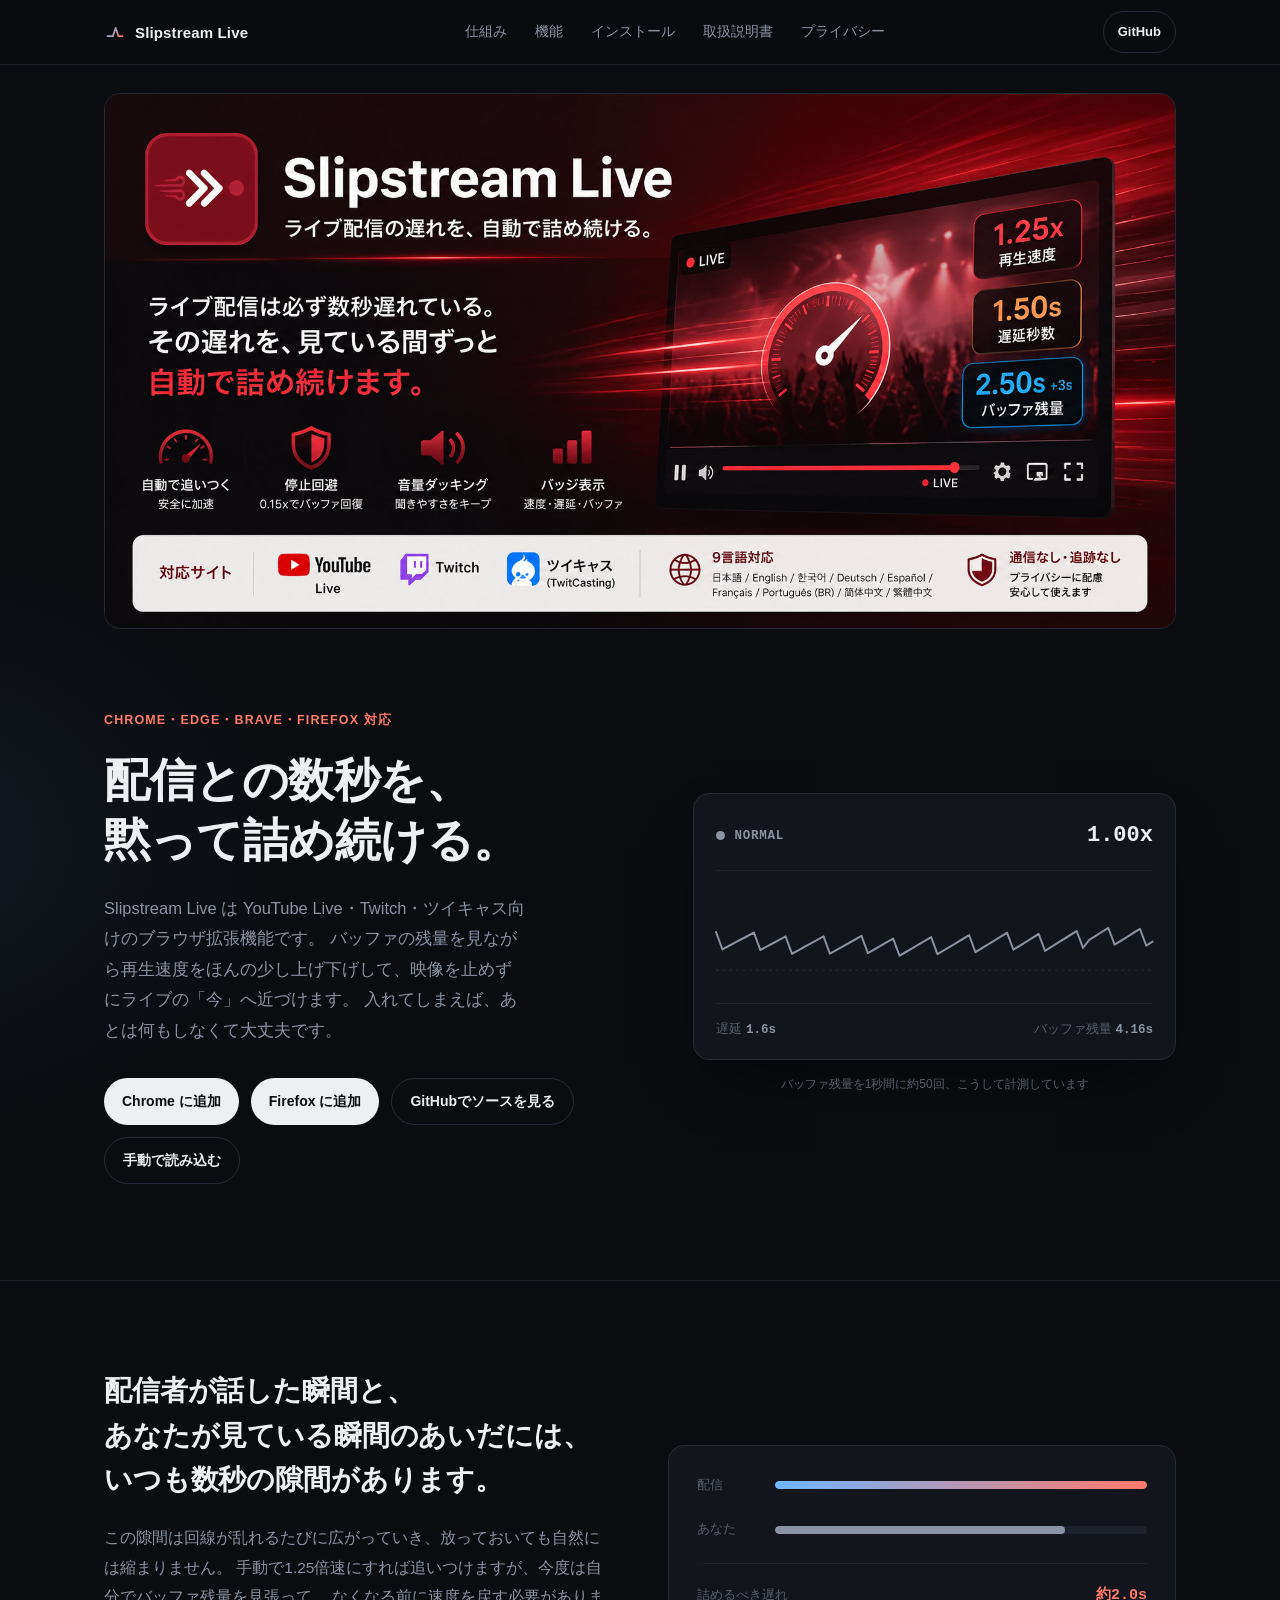
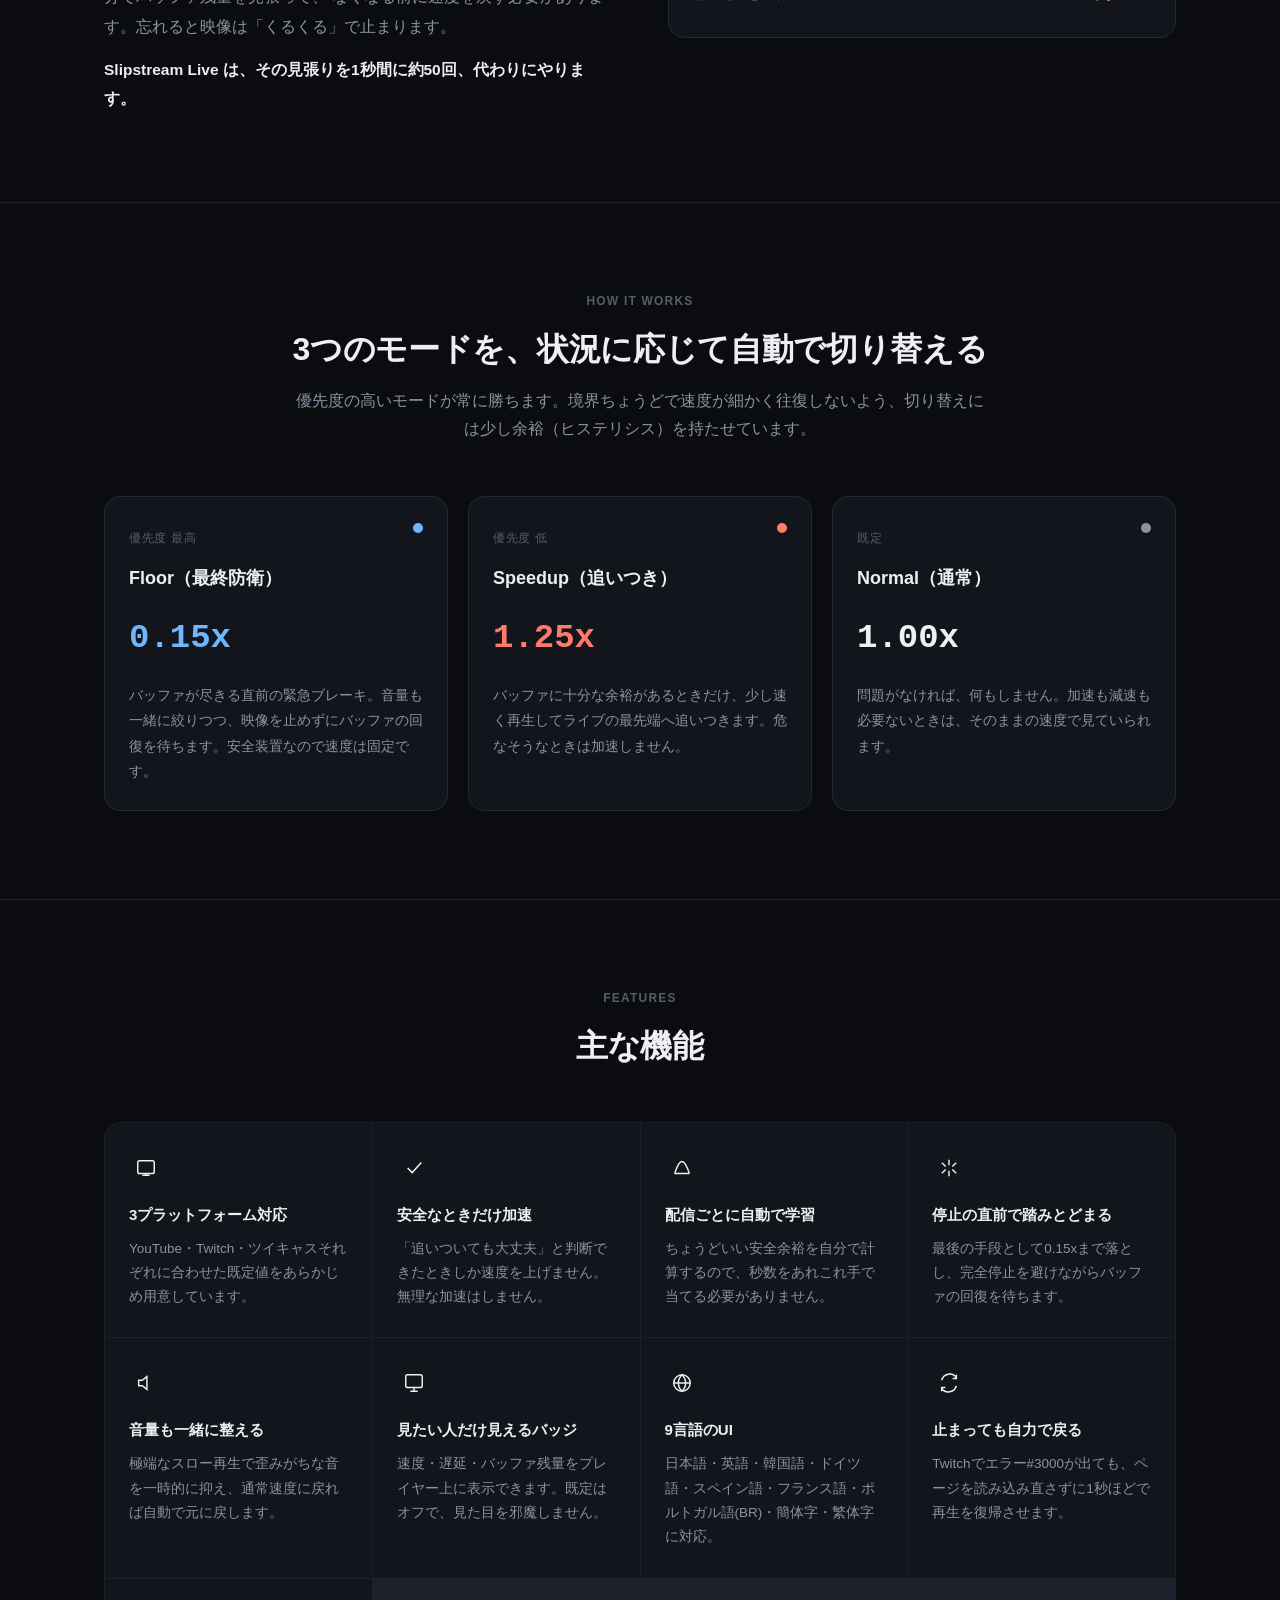
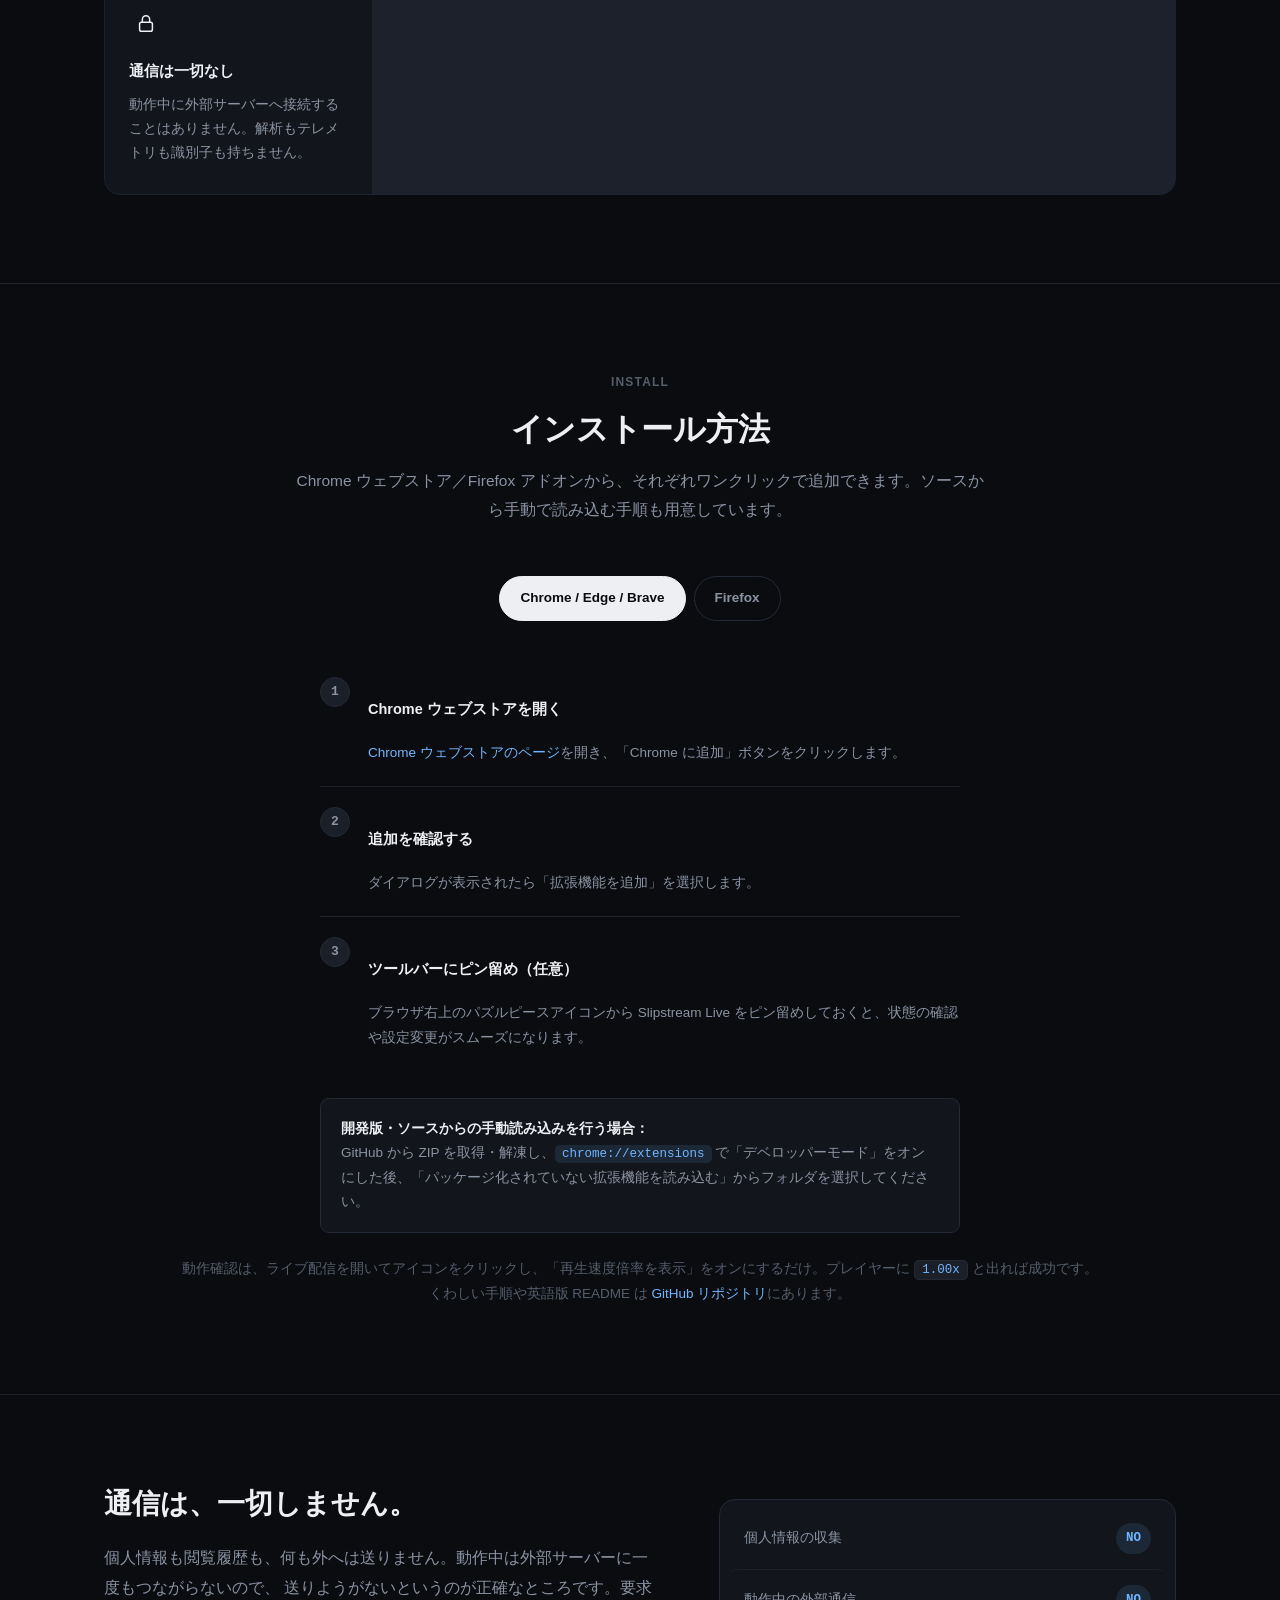
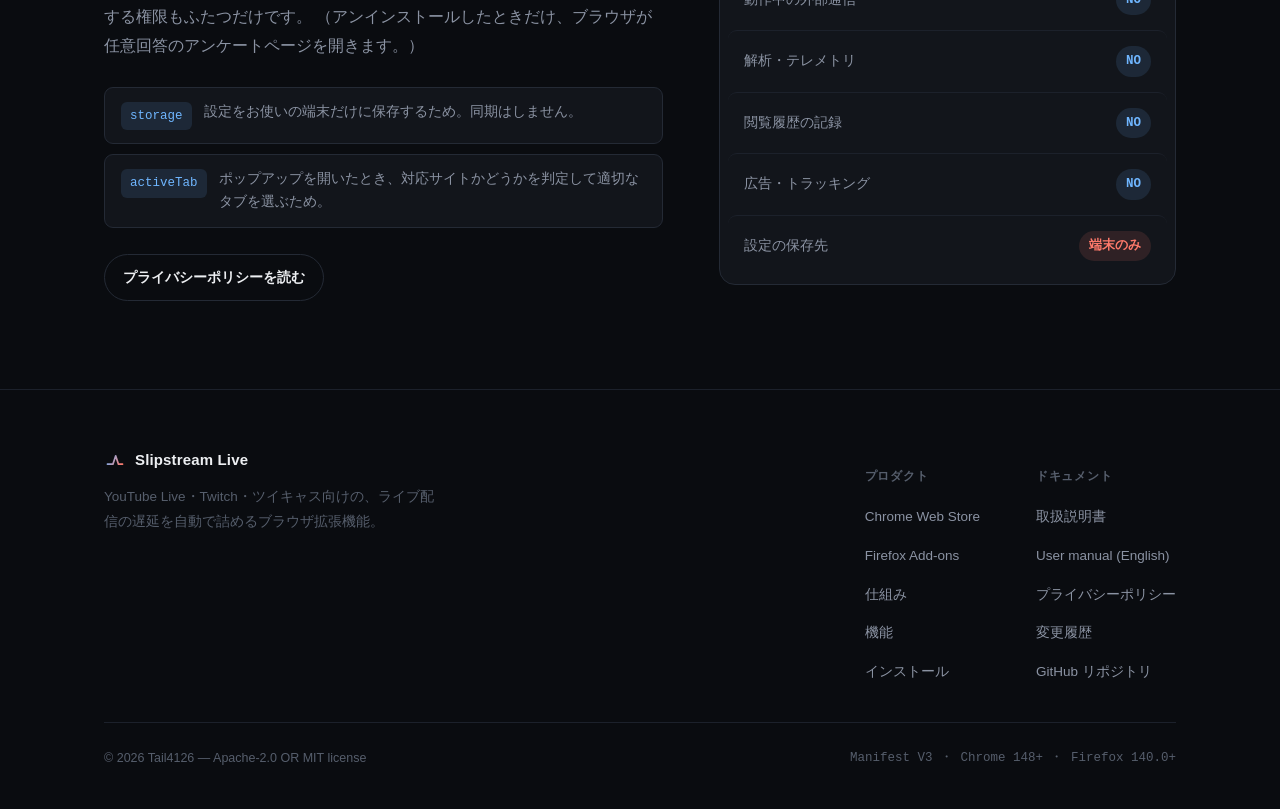
==== docs/index.html @ 1a613baa "v1.3.2: 不具合修正と制御ループの高速化・省メモリ化 1.3.1 以降の変更をまとめて 1.3.2 としてリリースする。  ■ 変更 - 対応ブラウザの下限を Chrome 148 へ引き上げ（" ====
<!DOCTYPE html>
<html lang="ja">
<head>
<meta charset="UTF-8">
<meta name="viewport" content="width=device-width, initial-scale=1.0">
<title>Slipstream Live — 配信との数秒を、黙って詰める</title>
<meta name="description" content="Slipstream Live は YouTube Live・Twitch・ツイキャス向けのブラウザ拡張機能です。バッファ残量を見ながら再生速度を自動調整し、映像を止めずにライブの最先端へ近づけ続けます。動作中の通信は一切なし。">
<meta property="og:type" content="website">
<meta property="og:title" content="Slipstream Live — 配信との数秒を、黙って詰める">
<meta property="og:description" content="YouTube Live・Twitch・ツイキャス向けのブラウザ拡張機能。バッファ残量を見ながら再生速度を自動調整し、映像を止めずにライブの最先端へ近づけ続けます。動作中の通信は一切なし。">
<meta property="og:image" content="https://tail4126.github.io/SlipstreamLive/images/slipstreamlive.jpg">
<meta property="og:image:width" content="1280">
<meta property="og:image:height" content="640">
<meta property="og:url" content="https://tail4126.github.io/SlipstreamLive/">
<meta name="twitter:card" content="summary_large_image">
<meta name="twitter:title" content="Slipstream Live — 配信との数秒を、黙って詰める">
<meta name="twitter:description" content="YouTube Live・Twitch・ツイキャス向けのブラウザ拡張機能。動作中の通信は一切なし。">
<meta name="twitter:image" content="https://tail4126.github.io/SlipstreamLive/images/slipstreamlive.jpg">
<link rel="icon" href="data:,">
<link rel="stylesheet" href="style.css">
</head>
<body class="page page-home">

<header class="site-header">
    <div class="wrap header-inner">
        <a href="#top" class="logo">
            <svg viewBox="0 0 32 32" fill="none" xmlns="http://www.w3.org/2000/svg" aria-hidden="true">
                <path d="M5 22 L13 22 L17 10 L21 22 L27 22" stroke="url(#logoGrad)" stroke-width="2.4" stroke-linecap="round" stroke-linejoin="round"/>
                <defs>
                    <linearGradient id="logoGrad" x1="5" y1="10" x2="27" y2="22" gradientUnits="userSpaceOnUse">
                        <stop stop-color="#6fb6ff"/>
                        <stop offset="1" stop-color="#ff7a6b"/>
                    </linearGradient>
                </defs>
            </svg>
            <span>Slipstream Live</span>
        </a>
        <nav class="site-nav">
            <a href="#modes">仕組み</a>
            <a href="#features">機能</a>
            <a href="#install">インストール</a>
            <a href="manual.ja.html">取扱説明書</a>
            <a href="#privacy">プライバシー</a>
        </nav>
        <a class="btn btn-ghost btn-sm" href="https://github.com/Tail4126/SlipstreamLive" target="_blank" rel="noopener">
            GitHub
        </a>
    </div>
</header>

<div class="hero-banner">
    <div class="wrap">
        <img src="images/slipstreamlive.jpg" alt="Slipstream Live — YouTube Live・Twitch・ツイキャス向けのライブ配信遅延調整ブラウザ拡張機能" width="1280" height="640" loading="eager">
    </div>
</div>

<main>

    <!-- HERO -->
    <section class="hero" id="top">
        <div class="wrap hero-inner">
            <div class="hero-copy">
                <span class="eyebrow">Chrome・Edge・Brave・Firefox 対応</span>
                <h1>配信との数秒を、<br>黙って詰め続ける。</h1>
                <p class="lead">
                    Slipstream Live は YouTube Live・Twitch・ツイキャス向けのブラウザ拡張機能です。
                    バッファの残量を見ながら再生速度をほんの少し上げ下げして、映像を止めずにライブの「今」へ近づけます。
                    入れてしまえば、あとは何もしなくて大丈夫です。
                </p>
                <div class="hero-actions">
                    <a class="btn btn-primary" href="https://chromewebstore.google.com/detail/ecbonmgnfkfkfempebmojjpkgbekkjdf" target="_blank" rel="noopener">Chrome に追加</a>
                    <a class="btn btn-primary" href="https://addons.mozilla.org/firefox/addon/slipstream-live/" target="_blank" rel="noopener">Firefox に追加</a>
                    <a class="btn btn-ghost" href="https://github.com/Tail4126/SlipstreamLive" target="_blank" rel="noopener">GitHubでソースを見る</a>
                    <a class="btn btn-ghost" href="#install">手動で読み込む</a>
                </div>
            </div>

            <div class="hero-visual">
                <div class="gauge">
                    <div class="gauge-top">
                        <div class="gauge-mode-wrap">
                            <span class="gauge-dot" id="modeDot"></span>
                            <span class="gauge-mode" id="modeLabel">NORMAL</span>
                        </div>
                        <span class="gauge-rate" id="modeRate">1.00x</span>
                    </div>
                    <div class="gauge-wave-box">
                        <svg class="gauge-wave" id="waveSvg" viewBox="0 0 460 100" preserveAspectRatio="none" aria-hidden="true">
                            <polyline id="wavePoly" fill="none" stroke="#8b93a3" stroke-width="2" stroke-linejoin="round" stroke-linecap="round"/>
                            <line id="floorLine" x1="0" x2="460" stroke="#242a35" stroke-width="1" stroke-dasharray="3 4"/>
                        </svg>
                    </div>
                    <div class="gauge-bottom">
                        <span>遅延 <b id="latencyVal">1.8s</b></span>
                        <span>バッファ残量 <b id="bufferVal">4.2s</b></span>
                    </div>
                </div>
                <p class="gauge-caption">バッファ残量を1秒間に約50回、こうして計測しています</p>
            </div>
        </div>
    </section>

    <!-- PROBLEM -->
    <section class="problem section-border">
        <div class="wrap problem-inner">
            <div class="problem-copy">
                <h2>配信者が話した瞬間と、<br>あなたが見ている瞬間のあいだには、<br>いつも数秒の隙間があります。</h2>
                <p>
                    この隙間は回線が乱れるたびに広がっていき、放っておいても自然には縮まりません。
                    手動で1.25倍速にすれば追いつけますが、今度は自分でバッファ残量を見張って、
                    なくなる前に速度を戻す必要があります。忘れると映像は「くるくる」で止まります。
                </p>
                <p>
                    <strong>Slipstream Live は、その見張りを1秒間に約50回、代わりにやります。</strong>
                </p>
            </div>
            <div class="gap-diagram" aria-hidden="true">
                <div class="gap-row">
                    <span class="gap-label">配信</span>
                    <div class="gap-track now"><div class="gap-fill"></div></div>
                </div>
                <div class="gap-row">
                    <span class="gap-label">あなた</span>
                    <div class="gap-track you"><div class="gap-fill"></div></div>
                </div>
                <div class="gap-note">
                    <span>詰めるべき遅れ</span>
                    <b>約2.0s</b>
                </div>
            </div>
        </div>
    </section>

    <!-- MODES -->
    <section class="modes section-border" id="modes">
        <div class="wrap">
            <div class="section-head">
                <span class="section-eyebrow">How it works</span>
                <h2>3つのモードを、状況に応じて自動で切り替える</h2>
                <p>優先度の高いモードが常に勝ちます。境界ちょうどで速度が細かく往復しないよう、切り替えには少し余裕（ヒステリシス）を持たせています。</p>
            </div>
            <div class="modes-grid">
                <div class="mode-card is-floor">
                    <span class="mode-swatch" aria-hidden="true"></span>
                    <span class="mode-priority">優先度 最高</span>
                    <div class="mode-name">Floor（最終防衛）</div>
                    <div class="mode-rate">0.15x</div>
                    <p class="mode-desc">バッファが尽きる直前の緊急ブレーキ。音量も一緒に絞りつつ、映像を止めずにバッファの回復を待ちます。安全装置なので速度は固定です。</p>
                </div>
                <div class="mode-card is-speedup">
                    <span class="mode-swatch" aria-hidden="true"></span>
                    <span class="mode-priority">優先度 低</span>
                    <div class="mode-name">Speedup（追いつき）</div>
                    <div class="mode-rate">1.25x</div>
                    <p class="mode-desc">バッファに十分な余裕があるときだけ、少し速く再生してライブの最先端へ追いつきます。危なそうなときは加速しません。</p>
                </div>
                <div class="mode-card is-normal">
                    <span class="mode-swatch" aria-hidden="true"></span>
                    <span class="mode-priority">既定</span>
                    <div class="mode-name">Normal（通常）</div>
                    <div class="mode-rate">1.00x</div>
                    <p class="mode-desc">問題がなければ、何もしません。加速も減速も必要ないときは、そのままの速度で見ていられます。</p>
                </div>
            </div>
        </div>
    </section>

    <!-- FEATURES -->
    <section class="features section-border" id="features">
        <div class="wrap">
            <div class="section-head">
                <span class="section-eyebrow">Features</span>
                <h2>主な機能</h2>
            </div>
            <div class="features-grid">

                <div class="feature">
                    <div class="feature-icon">
                        <svg viewBox="0 0 24 24" fill="none" stroke="currentColor" stroke-width="1.6"><rect x="3" y="4" width="18" height="14" rx="2"/><path d="M8 20h8M12 18v2"/></svg>
                    </div>
                    <h3>3プラットフォーム対応</h3>
                    <p>YouTube・Twitch・ツイキャスそれぞれに合わせた既定値をあらかじめ用意しています。</p>
                </div>

                <div class="feature">
                    <div class="feature-icon">
                        <svg viewBox="0 0 24 24" fill="none" stroke="currentColor" stroke-width="1.6"><path d="M5 12l5 5L20 6"/></svg>
                    </div>
                    <h3>安全なときだけ加速</h3>
                    <p>「追いついても大丈夫」と判断できたときしか速度を上げません。無理な加速はしません。</p>
                </div>

                <div class="feature">
                    <div class="feature-icon">
                        <svg viewBox="0 0 24 24" fill="none" stroke="currentColor" stroke-width="1.6"><path d="M4 18c3-9 6-13 8-13s5 4 8 13"/><path d="M4 18h16"/></svg>
                    </div>
                    <h3>配信ごとに自動で学習</h3>
                    <p>ちょうどいい安全余裕を自分で計算するので、秒数をあれこれ手で当てる必要がありません。</p>
                </div>

                <div class="feature">
                    <div class="feature-icon">
                        <svg viewBox="0 0 24 24" fill="none" stroke="currentColor" stroke-width="1.6"><path d="M12 3v6M12 21v-6M4.2 6.2l4.2 4.2M15.6 13.6l4.2 4.2M4.2 17.8l4.2-4.2M15.6 10.4l4.2-4.2"/></svg>
                    </div>
                    <h3>停止の直前で踏みとどまる</h3>
                    <p>最後の手段として0.15xまで落とし、完全停止を避けながらバッファの回復を待ちます。</p>
                </div>

                <div class="feature">
                    <div class="feature-icon">
                        <svg viewBox="0 0 24 24" fill="none" stroke="currentColor" stroke-width="1.6"><path d="M4 9v6h4l5 4V5L8 9H4z"/></svg>
                    </div>
                    <h3>音量も一緒に整える</h3>
                    <p>極端なスロー再生で歪みがちな音を一時的に抑え、通常速度に戻れば自動で元に戻します。</p>
                </div>

                <div class="feature">
                    <div class="feature-icon">
                        <svg viewBox="0 0 24 24" fill="none" stroke="currentColor" stroke-width="1.6"><rect x="3" y="3" width="18" height="14" rx="2"/><path d="M8 21h8M12 17v4"/></svg>
                    </div>
                    <h3>見たい人だけ見えるバッジ</h3>
                    <p>速度・遅延・バッファ残量をプレイヤー上に表示できます。既定はオフで、見た目を邪魔しません。</p>
                </div>

                <div class="feature">
                    <div class="feature-icon">
                        <svg viewBox="0 0 24 24" fill="none" stroke="currentColor" stroke-width="1.6"><circle cx="12" cy="12" r="9"/><path d="M3 12h18M12 3c2.5 2.5 4 5.8 4 9s-1.5 6.5-4 9c-2.5-2.5-4-5.8-4-9s1.5-6.5 4-9z"/></svg>
                    </div>
                    <h3>9言語のUI</h3>
                    <p>日本語・英語・韓国語・ドイツ語・スペイン語・フランス語・ポルトガル語(BR)・簡体字・繁体字に対応。</p>
                </div>

                <div class="feature">
                    <div class="feature-icon">
                        <svg viewBox="0 0 24 24" fill="none" stroke="currentColor" stroke-width="1.6"><path d="M20 6A9 9 0 004 9"/><path d="M20 3v4h-4"/><path d="M4 18a9 9 0 0016-3"/><path d="M4 21v-4h4"/></svg>
                    </div>
                    <h3>止まっても自力で戻る</h3>
                    <p>Twitchでエラー#3000が出ても、ページを読み込み直さずに1秒ほどで再生を復帰させます。</p>
                </div>

                <div class="feature">
                    <div class="feature-icon">
                        <svg viewBox="0 0 24 24" fill="none" stroke="currentColor" stroke-width="1.6"><rect x="5" y="10" width="14" height="10" rx="2"/><path d="M8 10V7a4 4 0 018 0v3"/></svg>
                    </div>
                    <h3>通信は一切なし</h3>
                    <p>動作中に外部サーバーへ接続することはありません。解析もテレメトリも識別子も持ちません。</p>
                </div>

            </div>
        </div>
    </section>

    <!-- INSTALL -->
    <section class="install section-border" id="install">
        <div class="wrap">
            <div class="section-head">
                <span class="section-eyebrow">Install</span>
                <h2>インストール方法</h2>
                <p>Chrome ウェブストア／Firefox アドオンから、それぞれワンクリックで追加できます。ソースから手動で読み込む手順も用意しています。</p>
            </div>

            <div class="install-tabs" role="tablist" aria-label="ブラウザを選択">
                <button class="tab-btn" role="tab" id="tab-chrome" aria-selected="true" aria-controls="panel-chrome">Chrome / Edge / Brave</button>
                <button class="tab-btn" role="tab" id="tab-firefox" aria-selected="false" aria-controls="panel-firefox">Firefox</button>
            </div>

            <div class="install-panel is-active" id="panel-chrome" role="tabpanel" aria-labelledby="tab-chrome">
                <div class="steps">
                    <div class="step">
                        <span class="step-num"></span>
                        <div class="step-body">
                            <h4>Chrome ウェブストアを開く</h4>
                            <p><a href="https://chromewebstore.google.com/detail/ecbonmgnfkfkfempebmojjpkgbekkjdf" target="_blank" rel="noopener">Chrome ウェブストアのページ</a>を開き、「Chrome に追加」ボタンをクリックします。</p>
                        </div>
                    </div>
                    <div class="step">
                        <span class="step-num"></span>
                        <div class="step-body">
                            <h4>追加を確認する</h4>
                            <p>ダイアログが表示されたら「拡張機能を追加」を選択します。</p>
                        </div>
                    </div>
                    <div class="step">
                        <span class="step-num"></span>
                        <div class="step-body">
                            <h4>ツールバーにピン留め（任意）</h4>
                            <p>ブラウザ右上のパズルピースアイコンから Slipstream Live をピン留めしておくと、状態の確認や設定変更がスムーズになります。</p>
                        </div>
                    </div>
                </div>
                <div class="install-check">
                    <b>開発版・ソースからの手動読み込みを行う場合：</b><br>
                    GitHub から ZIP を取得・解凍し、<code>chrome://extensions</code> で「デベロッパーモード」をオンにした後、「パッケージ化されていない拡張機能を読み込む」からフォルダを選択してください。
                </div>
            </div>

            <div class="install-panel" id="panel-firefox" role="tabpanel" aria-labelledby="tab-firefox">
                <div class="steps">
                    <div class="step">
                        <span class="step-num"></span>
                        <div class="step-body">
                            <h4>Firefox アドオンを開く</h4>
                            <p><a href="https://addons.mozilla.org/firefox/addon/slipstream-live/" target="_blank" rel="noopener">Firefox アドオンのページ</a>を開き、「Firefox へ追加」ボタンをクリックします。</p>
                        </div>
                    </div>
                    <div class="step">
                        <span class="step-num"></span>
                        <div class="step-body">
                            <h4>追加を許可する</h4>
                            <p>権限の確認ダイアログが表示されたら「追加」を選択します。求められるのは YouTube・Twitch・ツイキャスへのサイトアクセスと設定の保存だけで、データ収集はありません。</p>
                        </div>
                    </div>
                    <div class="step">
                        <span class="step-num"></span>
                        <div class="step-body">
                            <h4>ツールバーにピン留め（任意）</h4>
                            <p>拡張機能アイコンから Slipstream Live をピン留めしておくと、状態の確認や設定変更がスムーズになります。</p>
                        </div>
                    </div>
                </div>
                <div class="install-check">
                    <b>Android 版 Firefox（142.0 以降）にも対応しています。</b>同じページをモバイル版 Firefox で開けば、そのまま追加できます。<br>
                    開発版・ソースからの手動読み込みを行う場合は、<code>about:debugging#/runtime/this-firefox</code> で「一時的なアドオンを読み込む…」から <code>manifest.json</code> を選択してください（Firefox を閉じると消えます）。
                </div>
            </div>

            <p class="install-more">
                動作確認は、ライブ配信を開いてアイコンをクリックし、「再生速度倍率を表示」をオンにするだけ。プレイヤーに <code>1.00x</code> と出れば成功です。<br>
                くわしい手順や英語版 README は <a href="https://github.com/Tail4126/SlipstreamLive" target="_blank" rel="noopener">GitHub リポジトリ</a>にあります。
            </p>
        </div>
    </section>

    <!-- PRIVACY -->
    <section class="privacy section-border" id="privacy">
        <div class="wrap privacy-inner">
            <div class="privacy-copy">
                <h2>通信は、一切しません。</h2>
                <p>
                    個人情報も閲覧履歴も、何も外へは送りません。動作中は外部サーバーに一度もつながらないので、
                    送りようがないというのが正確なところです。要求する権限もふたつだけです。
                    （アンインストールしたときだけ、ブラウザが任意回答のアンケートページを開きます。）
                </p>
                <div class="perm-list">
                    <div class="perm-item">
                        <code>storage</code>
                        <span>設定をお使いの端末だけに保存するため。同期はしません。</span>
                    </div>
                    <div class="perm-item">
                        <code>activeTab</code>
                        <span>ポップアップを開いたとき、対応サイトかどうかを判定して適切なタブを選ぶため。</span>
                    </div>
                </div>
                <div class="privacy-cta">
                    <a class="btn btn-ghost" href="privacy-policy.html">プライバシーポリシーを読む</a>
                </div>
            </div>

            <div class="privacy-panel" aria-hidden="true">
                <div class="privacy-row"><span>個人情報の収集</span><span class="no">NO</span></div>
                <div class="privacy-row"><span>動作中の外部通信</span><span class="no">NO</span></div>
                <div class="privacy-row"><span>解析・テレメトリ</span><span class="no">NO</span></div>
                <div class="privacy-row"><span>閲覧履歴の記録</span><span class="no">NO</span></div>
                <div class="privacy-row"><span>広告・トラッキング</span><span class="no">NO</span></div>
                <div class="privacy-row"><span>設定の保存先</span><span class="yes-local">端末のみ</span></div>
            </div>
        </div>
    </section>

</main>

<footer class="site-footer">
    <div class="wrap">
        <div class="footer-top">
            <div class="footer-brand">
                <a href="#top" class="logo">
                    <svg viewBox="0 0 32 32" fill="none" xmlns="http://www.w3.org/2000/svg" aria-hidden="true">
                        <path d="M5 22 L13 22 L17 10 L21 22 L27 22" stroke="url(#logoGrad2)" stroke-width="2.4" stroke-linecap="round" stroke-linejoin="round"/>
                        <defs>
                            <linearGradient id="logoGrad2" x1="5" y1="10" x2="27" y2="22" gradientUnits="userSpaceOnUse">
                                <stop stop-color="#6fb6ff"/>
                                <stop offset="1" stop-color="#ff7a6b"/>
                            </linearGradient>
                        </defs>
                    </svg>
                    <span>Slipstream Live</span>
                </a>
                <p>YouTube Live・Twitch・ツイキャス向けの、ライブ配信の遅延を自動で詰めるブラウザ拡張機能。</p>
            </div>
            <div class="footer-links">
                <div class="footer-col">
                    <h5>プロダクト</h5>
                    <ul>
                        <li><a href="https://chromewebstore.google.com/detail/ecbonmgnfkfkfempebmojjpkgbekkjdf" target="_blank" rel="noopener">Chrome Web Store</a></li>
                        <li><a href="https://addons.mozilla.org/firefox/addon/slipstream-live/" target="_blank" rel="noopener">Firefox Add-ons</a></li>
                        <li><a href="#modes">仕組み</a></li>
                        <li><a href="#features">機能</a></li>
                        <li><a href="#install">インストール</a></li>
                    </ul>
                </div>
                <div class="footer-col">
                    <h5>ドキュメント</h5>
                    <ul>
                        <li><a href="manual.ja.html">取扱説明書</a></li>
                        <li><a href="manual.html">User manual (English)</a></li>
                        <li><a href="privacy-policy.html">プライバシーポリシー</a></li>
                        <li><a href="https://github.com/Tail4126/SlipstreamLive/blob/main/CHANGELOG.md" target="_blank" rel="noopener">変更履歴</a></li>
                        <li><a href="https://github.com/Tail4126/SlipstreamLive" target="_blank" rel="noopener">GitHub リポジトリ</a></li>
                    </ul>
                </div>
            </div>
        </div>
        <div class="footer-bottom">
            <span>© 2026 Tail4126 — Apache-2.0 OR MIT license</span>
            <span class="env">Manifest V3 ・ Chrome 148+ ・ Firefox 140.0+</span>
        </div>
    </div>
</footer>

<script>
(function(){
    "use strict";

    /* ---- install tabs ---- */
    var tabs = document.querySelectorAll(".tab-btn");
    tabs.forEach(function(tab){
        tab.addEventListener("click", function(){
            tabs.forEach(function(t){ t.setAttribute("aria-selected","false"); });
            tab.setAttribute("aria-selected","true");
            document.querySelectorAll(".install-panel").forEach(function(p){ p.classList.remove("is-active"); });
            document.getElementById(tab.getAttribute("aria-controls")).classList.add("is-active");
        });
    });

    /* ---- buffer gauge demo ----
          Draws a sawtooth-ish buffer curve, the same shape the extension
          watches — shown here at rest in Normal mode. */
    var svg = document.getElementById("wavePoly");
    var floorLine = document.getElementById("floorLine");
    var latencyEl = document.getElementById("latencyVal");
    var bufferEl = document.getElementById("bufferVal");

    if (!svg) return;

    var reduceMotion = window.matchMedia && window.matchMedia("(prefers-reduced-motion: reduce)").matches;

    var W = 460, H = 100;
    var FLOOR_Y = H * 0.82;
    floorLine.setAttribute("y1", FLOOR_Y);
    floorLine.setAttribute("y2", FLOOR_Y);

    var N = 70;
    var points = [];
    var t = 0;

    function seedWave(){
        points = [];
        for (var i = 0; i < N; i++){
            points.push(sample(i * 0.35));
        }
    }
    function sample(x){
        var saw = ((x * 1.6) % 3.2) / 3.2;
        var teeth = (1 - saw) * H * 0.20;
        var drift = Math.sin(x * 0.12) * H * 0.08;
        var y = H * 0.40 + teeth + drift;
        return Math.max(H * 0.30, Math.min(H * 0.68, y));
    }
    seedWave();

    function render(){
        var str = "";
        var step = W / (N - 1);
        for (var i = 0; i < N; i++){
            str += (i * step).toFixed(1) + "," + points[i].toFixed(1) + " ";
        }
        svg.setAttribute("points", str.trim());

        var lastY = points[N - 1];
        var buf = (3.2 + (FLOOR_Y - lastY) / H * 3.5).toFixed(2);
        var latency = (1.3 + Math.random() * 0.5).toFixed(1);
        bufferEl.textContent = buf + "s";
        latencyEl.textContent = latency + "s";
    }

    render();

    if (!reduceMotion){
        setInterval(function(){
            t += 0.35;
            points.shift();
            points.push(sample(t + N * 0.35));
            render();
        }, 220);
    }
})();
</script>

</body>
</html>
---- docs/style.css ----
/* SPDX-License-Identifier: Apache-2.0 OR MIT */
/* ================================================================================================
      style.css — GitHub Pages（docs/）の共通スタイルシート
      ------------------------------------------------------------------------------------------------
      対象ページ:
          index.html          … トップページ            <body class="page page-home">
          manual.html         … 取扱説明書（英語）      <body class="page page-doc page-manual">
          manual.ja.html      … 取扱説明書（日本語）    <body class="page page-doc page-manual">
          privacy-policy.html … プライバシーポリシー    <body class="page page-doc page-policy">

      構成:
          1. トークン         … 色・角丸・書体・本文幅。ページ幅だけ page クラスで上書きする
          2. リセットと素地   … 全ページ共通の下敷き
          3. 共通パーツ       … ヘッダー / ボタン / 表 / 図版 / コード / 注記 / フッター
          4. ページ固有       … .page-home / .page-doc 配下だけで使うもの
          5. レスポンシブ

      ページ固有のセレクタには必ず .page-home か .page-doc を前置する。
      前置しないものは「4ページすべてで同じ見た目になる」という約束を表す。
      ================================================================================================ */

/* ================================================================================================
      1. トークン
      ================================================================================================ */

:root{
    --base:#0a0c10;
    --surface:#12151b;
    --surface-2:#1a1f28;
    --border:#242a35;
    --border-soft:#1c212b;
    --ink:#edeff2;
    --ink-muted:#8b93a3;
    --ink-faint:#565e6c;
    --speedup:#ff7a6b;
    --speedup-soft:rgba(255,122,107,.12);
    --floor:#6fb6ff;
    --floor-soft:rgba(111,182,255,.12);
    --radius:16px;
    --radius-sm:9px;

    /* 既定は読み物の幅。トップページだけ下で広げる */
    --container:900px;

    --font-ui:-apple-system,BlinkMacSystemFont,"Hiragino Kaku Gothic ProN","Hiragino Sans","Yu Gothic UI","Yu Gothic","Segoe UI",Meiryo,sans-serif;
    --font-mono:ui-monospace,"SF Mono","Cascadia Mono","Roboto Mono","Consolas",monospace;
}

.page-home{--container:1120px;}

/* ================================================================================================
      2. リセットと素地
      ================================================================================================ */

*,*::before,*::after{box-sizing:border-box;}
html{scroll-behavior:smooth;}

body{
    margin:0;
    background:var(--base);
    color:var(--ink);
    font-family:var(--font-ui);
    line-height:1.8;
    -webkit-font-smoothing:antialiased;
    text-rendering:optimizeLegibility;
}

img,svg{display:block;max-width:100%;}

/* 見出しと段落の既定マージンは持たせず、必要な場所で明示的に付ける。
      h4 / h5 はトップページ側がブラウザ既定のマージンに依存しているため、ここでは触らない */
h1,h2,h3,p{margin:0;}

a{color:var(--floor);text-decoration:none;}
a:hover{text-decoration:underline;}

button{font:inherit;color:inherit;background:none;border:none;cursor:pointer;}

:focus-visible{
    outline:2px solid var(--floor);
    outline-offset:3px;
    border-radius:4px;
}

.wrap{
    width:100%;
    max-width:var(--container);
    margin:0 auto;
    padding:0 24px;
}

/* 背景の淡い光。長いドキュメントでは位置が破綻するのでトップページだけに使う */
.page-home{
    background-image:
        radial-gradient(ellipse 900px 500px at 82% -8%, rgba(255,122,107,.10), transparent 60%),
        radial-gradient(ellipse 700px 500px at -10% 15%, rgba(111,182,255,.08), transparent 60%);
    background-repeat:no-repeat;
}

/* ================================================================================================
      3. 共通パーツ
      ================================================================================================ */

/* ---------- header ---------- */
.site-header{
    position:sticky;
    top:0;
    z-index:40;
    background:rgba(10,12,16,.84);
    backdrop-filter:blur(10px);
    border-bottom:1px solid var(--border-soft);
}
.header-inner{
    display:flex;
    align-items:center;
    justify-content:space-between;
    gap:20px;
    height:64px;
}
.logo{
    display:flex;
    align-items:center;
    gap:9px;
    color:var(--ink);
    font-weight:700;
    font-size:15px;
    letter-spacing:.01em;
    flex-shrink:0;
}
.logo:hover{text-decoration:none;}
.logo svg{width:22px;height:22px;flex-shrink:0;}

.site-nav{
    display:flex;
    gap:28px;
    flex:1;
    justify-content:center;
}
.site-nav a{
    font-size:14px;
    color:var(--ink-muted);
    transition:color .15s ease;
    white-space:nowrap;
}
.site-nav a:hover{color:var(--ink);text-decoration:none;}

/* ドキュメント側のヘッダー右手（戻るリンクと言語切り替え） */
.header-right{
    display:flex;
    align-items:center;
    gap:18px;
    font-size:13.5px;
}
.back-link{
    display:flex;
    align-items:center;
    gap:6px;
    color:var(--ink-muted);
    white-space:nowrap;
}
.back-link:hover{color:var(--ink);text-decoration:none;}
.lang-switch{
    display:inline-flex;
    align-items:center;
    gap:8px;
    padding:5px 12px;
    border:1px solid var(--border);
    border-radius:999px;
    color:var(--ink-muted);
    font-size:12.5px;
    white-space:nowrap;
}
.lang-switch:hover{color:var(--ink);border-color:var(--ink-faint);text-decoration:none;}

/* ---------- buttons ---------- */
.btn{
    display:inline-flex;
    align-items:center;
    gap:8px;
    padding:10px 18px;
    border-radius:999px;
    font-size:14px;
    font-weight:600;
    white-space:nowrap;
    transition:transform .15s ease, background .15s ease, border-color .15s ease;
}
.btn:hover{text-decoration:none;}
.btn:active{transform:scale(.97);}
.btn-primary{
    background:var(--ink);
    color:var(--base);
}
.btn-primary:hover{background:#fff;}
.btn-ghost{
    background:transparent;
    border:1px solid var(--border);
    color:var(--ink);
}
.btn-ghost:hover{border-color:var(--ink-muted);}
.btn-sm{padding:8px 14px;font-size:13px;}

/* ---------- inline code ---------- */
code{
    font-family:var(--font-mono);
    font-size:12.5px;
    color:var(--floor);
    background:var(--floor-soft);
    padding:2px 7px;
    border-radius:5px;
}

.code-block,.host-list{
    margin-top:16px;
    padding:16px 18px;
    background:var(--surface);
    border:1px solid var(--border);
    border-radius:var(--radius-sm);
    font-family:var(--font-mono);
    font-size:12.5px;
    color:var(--ink-muted);
    line-height:1.9;
    overflow-x:auto;
    white-space:pre;
}
.host-list{line-height:2;}

/* ---------- tables ---------- */
.table-scroll{
    margin-top:18px;
    overflow-x:auto;
}
table{
    width:100%;
    border-collapse:collapse;
    font-size:13.5px;
}
.data-table{margin-top:16px;}
th,td{
    text-align:left;
    padding:10px 14px;
    border:1px solid var(--border-soft);
    color:var(--ink-muted);
    line-height:1.7;
    vertical-align:top;
}
th{
    background:var(--surface);
    color:var(--ink);
    font-weight:700;
    font-size:12.5px;
    white-space:nowrap;
}
td:first-child{color:var(--ink);}
.data-table td:first-child,table.compact td:first-child{white-space:nowrap;}
td.num,th.num{text-align:center;white-space:nowrap;}

/* ---------- figures ---------- */
figure{
    margin:26px 0 0;
    padding:0;
}
figure img{
    border:1px solid var(--border);
    border-radius:var(--radius-sm);
    background:var(--surface);
}
.fig-wide img{width:100%;height:auto;}
.fig-crop img{width:auto;image-rendering:-webkit-optimize-contrast;}
figcaption{
    margin-top:11px;
    font-size:12.5px;
    color:var(--ink-faint);
    line-height:1.8;
}
figcaption b{
    color:var(--ink-muted);
    font-family:var(--font-mono);
    font-weight:600;
    margin-right:6px;
}

/* ---------- callouts ---------- */
.note{
    margin-top:18px;
    padding:14px 18px;
    background:var(--surface);
    border:1px solid var(--border);
    border-left:3px solid var(--floor);
    border-radius:var(--radius-sm);
    font-size:13.5px;
    color:var(--ink-muted);
    line-height:1.9;
}
.note p{margin-top:0;font-size:13.5px;}
.note p+p{margin-top:10px;}
.note.warn{border-left-color:var(--speedup);}

/* ---------- mode swatches（バッジ色の見本） ---------- */
.dot{
    display:inline-block;
    width:9px;
    height:9px;
    border-radius:50%;
    margin-right:8px;
    vertical-align:middle;
}
.dot.floor{background:#83c1ff;}
.dot.speedup{background:#ff8983;}
.dot.normal{background:#eee;}

/* ---------- footer ---------- */
.site-footer{
    border-top:1px solid var(--border-soft);
    padding:32px 0 48px;
}
.footer-inner{
    display:flex;
    justify-content:space-between;
    align-items:center;
    flex-wrap:wrap;
    gap:12px;
    font-size:12.5px;
    color:var(--ink-faint);
}
.footer-inner a{color:var(--ink-muted);}

/* ================================================================================================
      4a. トップページ固有
      ================================================================================================ */

.page-home .site-footer{padding:56px 0 40px;}

/* 詳細度は元のまま bare にしておく。.hero / .doc-section / .policy-lang（いずれも 0,1,0）が
      これを上書きできる必要があるため、.page-home を前置してはいけない */
section{padding:88px 0;}
.page-home .section-border{border-top:1px solid var(--border-soft);}
.page-home .section-head{
    max-width:700px;
    margin:0 auto 52px;
    text-align:center;
}
.page-home .section-eyebrow{
    display:block;
    font-size:12px;
    font-weight:700;
    letter-spacing:.1em;
    text-transform:uppercase;
    color:var(--ink-faint);
    margin-bottom:12px;
}
.page-home .section-head h2{
    font-size:clamp(24px,3vw,32px);
    font-weight:800;
    letter-spacing:-.01em;
    line-height:1.5;
}
.page-home .section-head p{
    margin-top:14px;
    color:var(--ink-muted);
    font-size:15.5px;
    line-height:1.85;
}

/* ---------- header banner image ---------- */
.hero-banner{padding:28px 0 0;}
.hero-banner img{
    width:100%;
    height:auto;
    aspect-ratio:2/1;
    object-fit:cover;
    border-radius:var(--radius);
    border:1px solid var(--border);
    background:var(--surface);
}

/* ---------- hero ---------- */
.hero{padding:76px 0 96px;}
.hero-inner{
    display:grid;
    grid-template-columns:1.05fr .95fr;
    gap:56px;
    align-items:center;
}
.eyebrow{
    display:inline-block;
    font-size:12.5px;
    font-weight:700;
    letter-spacing:.09em;
    color:var(--speedup);
    text-transform:uppercase;
    margin-bottom:18px;
}
.hero h1{
    font-size:clamp(32px,4.4vw,46px);
    font-weight:800;
    line-height:1.32;
    letter-spacing:-.01em;
}
.hero .lead{
    margin-top:22px;
    font-size:16.5px;
    color:var(--ink-muted);
    max-width:46ch;
    line-height:1.85;
}
.hero-actions{
    display:flex;
    gap:12px;
    margin-top:32px;
    flex-wrap:wrap;
}

/* ---------- gauge（signature visual） ---------- */
.gauge{
    background:var(--surface);
    border:1px solid var(--border);
    border-radius:var(--radius);
    padding:22px 22px 18px;
    box-shadow:0 30px 60px -25px rgba(0,0,0,.6);
}
.gauge-top{
    display:flex;
    align-items:center;
    justify-content:space-between;
    margin-bottom:14px;
}
.gauge-mode-wrap{
    display:flex;
    align-items:center;
    gap:9px;
}
.gauge-dot{
    width:9px;height:9px;border-radius:50%;
    background:var(--ink-muted);
    transition:background .3s ease, box-shadow .3s ease;
    flex-shrink:0;
}
.gauge-mode{
    font-family:var(--font-mono);
    font-size:12.5px;
    font-weight:600;
    letter-spacing:.06em;
    color:var(--ink-muted);
    transition:color .3s ease;
}
.gauge-rate{
    font-family:var(--font-mono);
    font-size:22px;
    font-weight:600;
    color:var(--ink);
    transition:color .3s ease;
    font-variant-numeric:tabular-nums;
}
.gauge-wave-box{
    border-top:1px solid var(--border-soft);
    border-bottom:1px solid var(--border-soft);
    padding:14px 0;
    margin:4px 0 14px;
}
.gauge-wave{width:100%;height:104px;overflow:visible;}
.gauge-bottom{
    display:flex;
    justify-content:space-between;
    font-size:12.5px;
    color:var(--ink-faint);
}
.gauge-bottom b{
    font-family:var(--font-mono);
    color:var(--ink-muted);
    font-weight:600;
    font-variant-numeric:tabular-nums;
}
.gauge-caption{
    margin-top:14px;
    font-size:12px;
    color:var(--ink-faint);
    text-align:center;
}

/* ---------- problem ---------- */
.problem-inner{
    display:grid;
    grid-template-columns:1fr 1fr;
    gap:56px;
    align-items:center;
}
.problem h2{
    font-size:clamp(22px,2.8vw,28px);
    font-weight:800;
    line-height:1.6;
    letter-spacing:-.005em;
}
.problem p{
    margin-top:20px;
    color:var(--ink-muted);
    font-size:15.5px;
    line-height:1.9;
}
.problem p+p{margin-top:14px;}
.problem strong{color:var(--ink);font-weight:700;}

.gap-diagram{
    background:var(--surface);
    border:1px solid var(--border);
    border-radius:var(--radius);
    padding:28px;
}
.gap-row{
    display:flex;
    align-items:center;
    gap:14px;
    margin-bottom:22px;
}
.gap-row:last-child{margin-bottom:0;}
.gap-label{
    width:64px;
    flex-shrink:0;
    font-size:12.5px;
    color:var(--ink-faint);
}
.gap-track{
    flex:1;
    height:8px;
    border-radius:99px;
    background:var(--border-soft);
    position:relative;
    overflow:hidden;
}
.gap-fill{
    position:absolute;
    top:0;left:0;bottom:0;
    border-radius:99px;
}
.gap-track.now .gap-fill{width:100%;background:linear-gradient(90deg,var(--floor),var(--speedup));}
.gap-track.you .gap-fill{width:78%;background:var(--ink-muted);}
.gap-note{
    margin-top:18px;
    padding-top:18px;
    border-top:1px solid var(--border-soft);
    font-size:13px;
    color:var(--ink-faint);
    display:flex;
    justify-content:space-between;
    align-items:baseline;
}
.gap-note b{
    font-family:var(--font-mono);
    color:var(--speedup);
    font-size:15px;
}

/* ---------- modes ---------- */
.modes-grid{
    display:grid;
    grid-template-columns:repeat(3,1fr);
    gap:20px;
}
.mode-card{
    background:var(--surface);
    border:1px solid var(--border);
    border-radius:var(--radius);
    padding:26px 24px;
    position:relative;
}
.mode-card .mode-priority{
    font-size:11.5px;
    color:var(--ink-faint);
    letter-spacing:.06em;
}
.mode-card .mode-name{
    margin-top:10px;
    font-size:18px;
    font-weight:700;
}
.mode-card .mode-rate{
    margin-top:14px;
    font-family:var(--font-mono);
    font-size:34px;
    font-weight:600;
    font-variant-numeric:tabular-nums;
}
.mode-card.is-normal .mode-rate{color:var(--ink);}
.mode-card.is-speedup .mode-rate{color:var(--speedup);}
.mode-card.is-floor .mode-rate{color:var(--floor);}
.mode-card .mode-desc{
    margin-top:14px;
    font-size:14px;
    color:var(--ink-muted);
    line-height:1.8;
}
.mode-card .mode-swatch{
    position:absolute;
    top:26px;right:24px;
    width:10px;height:10px;
    border-radius:50%;
}
.mode-card.is-normal .mode-swatch{background:var(--ink-muted);}
.mode-card.is-speedup .mode-swatch{background:var(--speedup);}
.mode-card.is-floor .mode-swatch{background:var(--floor);}

/* ---------- features ---------- */
.features-grid{
    display:grid;
    grid-template-columns:repeat(4,1fr);
    gap:1px;
    background:var(--border-soft);
    border:1px solid var(--border-soft);
    border-radius:var(--radius);
    overflow:hidden;
}
.feature{
    background:var(--surface);
    padding:28px 24px;
}
.feature-icon{
    width:34px;height:34px;
    display:flex;align-items:center;justify-content:center;
    margin-bottom:16px;
    color:var(--ink);
}
.feature-icon svg{width:22px;height:22px;}
.feature h3{
    font-size:15px;
    font-weight:700;
}
.feature p{
    margin-top:9px;
    font-size:13.5px;
    color:var(--ink-muted);
    line-height:1.8;
}

/* ---------- install ---------- */
.install-tabs{
    display:flex;
    gap:8px;
    justify-content:center;
    margin-bottom:36px;
}
.tab-btn{
    padding:9px 20px;
    border-radius:999px;
    font-size:13.5px;
    font-weight:600;
    border:1px solid var(--border);
    color:var(--ink-muted);
    transition:all .15s ease;
}
.tab-btn[aria-selected="true"]{
    background:var(--ink);
    color:var(--base);
    border-color:var(--ink);
}
.tab-btn:hover:not([aria-selected="true"]){border-color:var(--ink-muted);color:var(--ink);}

.install-panel{display:none;max-width:640px;margin:0 auto;}
.install-panel.is-active{display:block;}

.steps{counter-reset:step;}
.step{
    display:flex;
    gap:18px;
    padding:20px 0;
    border-bottom:1px solid var(--border-soft);
}
.step:last-child{border-bottom:none;}
.step-num{
    counter-increment:step;
    flex-shrink:0;
    width:30px;height:30px;
    border-radius:50%;
    background:var(--surface-2);
    border:1px solid var(--border);
    display:flex;align-items:center;justify-content:center;
    font-family:var(--font-mono);
    font-size:13px;
    font-weight:600;
    color:var(--ink-muted);
}
.step-num::before{content:counter(step);}
.step-body h4{
    font-size:14.5px;
    font-weight:700;
}
.step-body p{
    margin-top:6px;
    font-size:13.5px;
    color:var(--ink-muted);
    line-height:1.8;
}
.step-body code,.install-more code{
    background:var(--surface-2);
    border:1px solid var(--border);
}
.install-check{
    margin-top:28px;
    padding:18px 20px;
    background:var(--surface);
    border:1px solid var(--border);
    border-radius:var(--radius-sm);
    font-size:13.5px;
    color:var(--ink-muted);
    line-height:1.8;
}
.install-check b{color:var(--ink);font-weight:700;}
.install-more{
    text-align:center;
    margin-top:24px;
    font-size:13.5px;
    color:var(--ink-faint);
}

/* ---------- privacy（トップページ内の要約） ---------- */
.privacy-inner{
    display:grid;
    grid-template-columns:1.1fr .9fr;
    gap:56px;
    align-items:center;
}
.privacy h2{
    font-size:clamp(22px,2.8vw,28px);
    font-weight:800;
    line-height:1.5;
}
.privacy p{
    margin-top:18px;
    color:var(--ink-muted);
    font-size:15.5px;
    line-height:1.9;
}
.perm-list{
    margin-top:26px;
    display:flex;
    flex-direction:column;
    gap:10px;
}
.perm-item{
    display:flex;
    gap:12px;
    align-items:flex-start;
    background:var(--surface);
    border:1px solid var(--border);
    border-radius:var(--radius-sm);
    padding:13px 16px;
}
.perm-item code{
    padding:3px 9px;
    border-radius:6px;
    flex-shrink:0;
    margin-top:1px;
}
.perm-item span{
    font-size:13.5px;
    color:var(--ink-muted);
    line-height:1.7;
}
.privacy-cta{margin-top:26px;}

.privacy-panel{
    background:var(--surface);
    border:1px solid var(--border);
    border-radius:var(--radius);
    padding:8px;
}
.privacy-row{
    display:flex;
    justify-content:space-between;
    align-items:center;
    padding:15px 16px;
    border-radius:var(--radius-sm);
}
.privacy-row+.privacy-row{border-top:1px solid var(--border-soft);}
.privacy-row span:first-child{font-size:13.5px;color:var(--ink-muted);}
.privacy-row span:last-child{
    font-size:12.5px;
    font-weight:700;
    padding:4px 10px;
    border-radius:999px;
    font-family:var(--font-mono);
}
.privacy-row .no{background:var(--floor-soft);color:var(--floor);}
.privacy-row .yes-local{background:var(--speedup-soft);color:var(--speedup);}

/* ---------- トップページのフッター（列組み） ---------- */
.footer-top{
    display:flex;
    justify-content:space-between;
    align-items:flex-start;
    gap:40px;
    flex-wrap:wrap;
    padding-bottom:36px;
    border-bottom:1px solid var(--border-soft);
}
.footer-brand{max-width:340px;}
.footer-brand .logo{margin-bottom:12px;}
.footer-brand p{
    font-size:13.5px;
    color:var(--ink-faint);
    line-height:1.8;
}
.footer-links{
    display:flex;
    gap:56px;
    flex-wrap:wrap;
}
.footer-col h5{
    font-size:12px;
    font-weight:700;
    letter-spacing:.06em;
    text-transform:uppercase;
    color:var(--ink-faint);
    margin-bottom:14px;
}
.footer-col ul{
    margin:0;
    padding:0;
    list-style:none;
    display:flex;
    flex-direction:column;
    gap:10px;
}
.footer-col a{
    font-size:13.5px;
    color:var(--ink-muted);
}
.footer-col a:hover{color:var(--ink);}
.footer-bottom{
    display:flex;
    justify-content:space-between;
    align-items:center;
    flex-wrap:wrap;
    gap:12px;
    padding-top:24px;
    font-size:12.5px;
    color:var(--ink-faint);
}
.footer-bottom .env{font-family:var(--font-mono);}

/* ================================================================================================
      4b. ドキュメントページ共通（取扱説明書 / プライバシーポリシー）
      ================================================================================================ */

.page-doc .page-head{
    padding:56px 0 36px;
}
.page-doc .page-head h1{
    font-size:clamp(26px,4vw,34px);
    font-weight:800;
    letter-spacing:-.01em;
    line-height:1.35;
}
.page-doc .page-head .lede{
    margin-top:16px;
    font-size:15px;
    color:var(--ink-muted);
    line-height:1.9;
}
.page-doc .page-meta{
    margin-top:18px;
    display:flex;
    gap:18px;
    flex-wrap:wrap;
    font-size:13px;
    color:var(--ink-faint);
    font-family:var(--font-mono);
}
.page-doc .lang-note{
    margin-top:22px;
    padding:14px 16px;
    background:var(--surface);
    border:1px solid var(--border);
    border-radius:var(--radius-sm);
    font-size:13.5px;
    color:var(--ink-muted);
    line-height:1.85;
}
.page-doc .lang-note strong{color:var(--ink);}

/* ================================================================================================
      4c. 取扱説明書 固有
      ================================================================================================ */

/* ---------- 目次 ---------- */
.toc{
    margin:8px 0 0;
    background:var(--surface);
    border:1px solid var(--border);
    border-radius:var(--radius);
    padding:22px 26px;
}
.toc h2{
    font-size:12px;
    font-weight:700;
    letter-spacing:.1em;
    text-transform:uppercase;
    color:var(--ink-faint);
    margin-bottom:16px;
}
.toc ol{
    margin:0;
    padding:0;
    list-style:none;
    columns:2;
    column-gap:40px;
}
.toc li{
    margin:0 0 9px;
    font-size:13.5px;
    break-inside:avoid;
}
.toc a{color:var(--ink-muted);}
.toc a:hover{color:var(--ink);}
.toc .n{
    display:inline-block;
    width:22px;
    font-family:var(--font-mono);
    font-size:12px;
    color:var(--ink-faint);
}

/* ---------- 本文セクション ---------- */
.doc-section{
    padding:46px 0;
    border-top:1px solid var(--border-soft);
    scroll-margin-top:80px;
}
.doc-section:first-of-type{border-top:none;}
.doc-section h2{
    font-size:19px;
    font-weight:700;
    display:flex;
    align-items:baseline;
    gap:12px;
    letter-spacing:-.005em;
}
.doc-section h3{
    margin-top:34px;
    font-size:15px;
    font-weight:700;
    color:var(--ink);
}
.doc-section h4{
    margin:24px 0 0;
    font-size:13.5px;
    font-weight:700;
    color:var(--ink);
}
.doc-section p{
    margin-top:14px;
    font-size:14.5px;
    color:var(--ink-muted);
    line-height:1.95;
}
.doc-section ul,.doc-section ol{
    margin:14px 0 0;
    padding-left:22px;
    font-size:14.5px;
    color:var(--ink-muted);
    line-height:1.95;
}
.doc-section li+li{margin-top:6px;}
.doc-section strong{color:var(--ink);font-weight:700;}
.doc-section em{color:var(--ink);font-style:italic;}

/* 画面上の文言をそのまま引用する箇所 */
.ui{
    color:var(--ink);
    font-weight:700;
    white-space:nowrap;
}

/* ---------- 困ったときは（Q&A） ---------- */
.qa{margin-top:26px;}
.qa h3{
    margin-top:0;
    font-size:14.5px;
}
.qa+.qa{
    margin-top:26px;
    padding-top:24px;
    border-top:1px solid var(--border-soft);
}

/* ================================================================================================
      4d. プライバシーポリシー 固有
      ================================================================================================ */

.page-policy .page-head{
    padding-bottom:40px;
    border-bottom:1px solid var(--border-soft);
}

/* ---------- 概要表 ---------- */
.glance{
    margin:40px 0 56px;
    background:var(--surface);
    border:1px solid var(--border);
    border-radius:var(--radius);
    padding:6px;
}
.glance-row{
    display:flex;
    justify-content:space-between;
    align-items:center;
    gap:16px;
    padding:14px 16px;
}
.glance-row+.glance-row{border-top:1px solid var(--border-soft);}
.glance-q{font-size:13.5px;color:var(--ink-muted);}
.glance-a{
    font-size:12px;
    font-weight:700;
    font-family:var(--font-mono);
    padding:4px 11px;
    border-radius:999px;
    white-space:nowrap;
    flex-shrink:0;
}
.glance-a.no{background:var(--floor-soft);color:var(--floor);}
.glance-a.local{background:var(--speedup-soft);color:var(--speedup);}

/* ---------- 本文 ---------- */
.policy-lang{padding:48px 0;}
.policy-lang+.policy-lang{border-top:1px solid var(--border-soft);}
.lang-title{
    font-size:12px;
    font-weight:700;
    letter-spacing:.1em;
    text-transform:uppercase;
    color:var(--ink-faint);
    margin-bottom:36px;
    display:flex;
    align-items:center;
    gap:10px;
}
.lang-title::after{
    content:"";
    flex:1;
    height:1px;
    background:var(--border-soft);
}
.policy-section{margin-bottom:38px;}
.policy-section:last-child{margin-bottom:0;}
.policy-section h2{
    font-size:16px;
    font-weight:700;
    display:flex;
    align-items:baseline;
    gap:10px;
}
.policy-section p{
    margin-top:12px;
    font-size:14.5px;
    color:var(--ink-muted);
    line-height:1.9;
}
.policy-section p+p{margin-top:10px;}
.policy-section ul{
    margin:12px 0 0;
    padding-left:20px;
    font-size:14.5px;
    color:var(--ink-muted);
    line-height:1.9;
}
.policy-section li+li{margin-top:4px;}

/* 章番号。取扱説明書とポリシーで同じ見た目 */
.doc-section h2 .num,.policy-section h2 .num{
    font-family:var(--font-mono);
    font-size:13px;
    color:var(--ink-faint);
    font-weight:600;
}

/* ================================================================================================
      5. レスポンシブ
      ================================================================================================ */

@media (max-width:880px){
    .site-nav{display:none;}
    .hero-inner{grid-template-columns:1fr;gap:44px;}
    .problem-inner{grid-template-columns:1fr;gap:36px;}
    .modes-grid{grid-template-columns:1fr;}
    .features-grid{grid-template-columns:repeat(2,1fr);}
    .privacy-inner{grid-template-columns:1fr;gap:36px;}
    section{padding:64px 0;}
    .hero{padding:52px 0 64px;}
}

@media (max-width:640px){
    .toc ol{columns:1;}
    .header-right{gap:12px;}
    .back-link{display:none;}
    table{font-size:13px;}
    .glance-row{flex-direction:column;align-items:flex-start;gap:6px;}
    .data-table{display:block;overflow-x:auto;}
}

@media (max-width:520px){
    .wrap{padding:0 20px;}
    .features-grid{grid-template-columns:1fr;}
    .hero-actions{flex-direction:column;align-items:stretch;}
    .footer-top{flex-direction:column;}
}

@media (prefers-reduced-motion:reduce){
    html{scroll-behavior:auto;}
    *{animation-duration:.01ms !important;animation-iteration-count:1 !important;transition-duration:.01ms !important;}
}
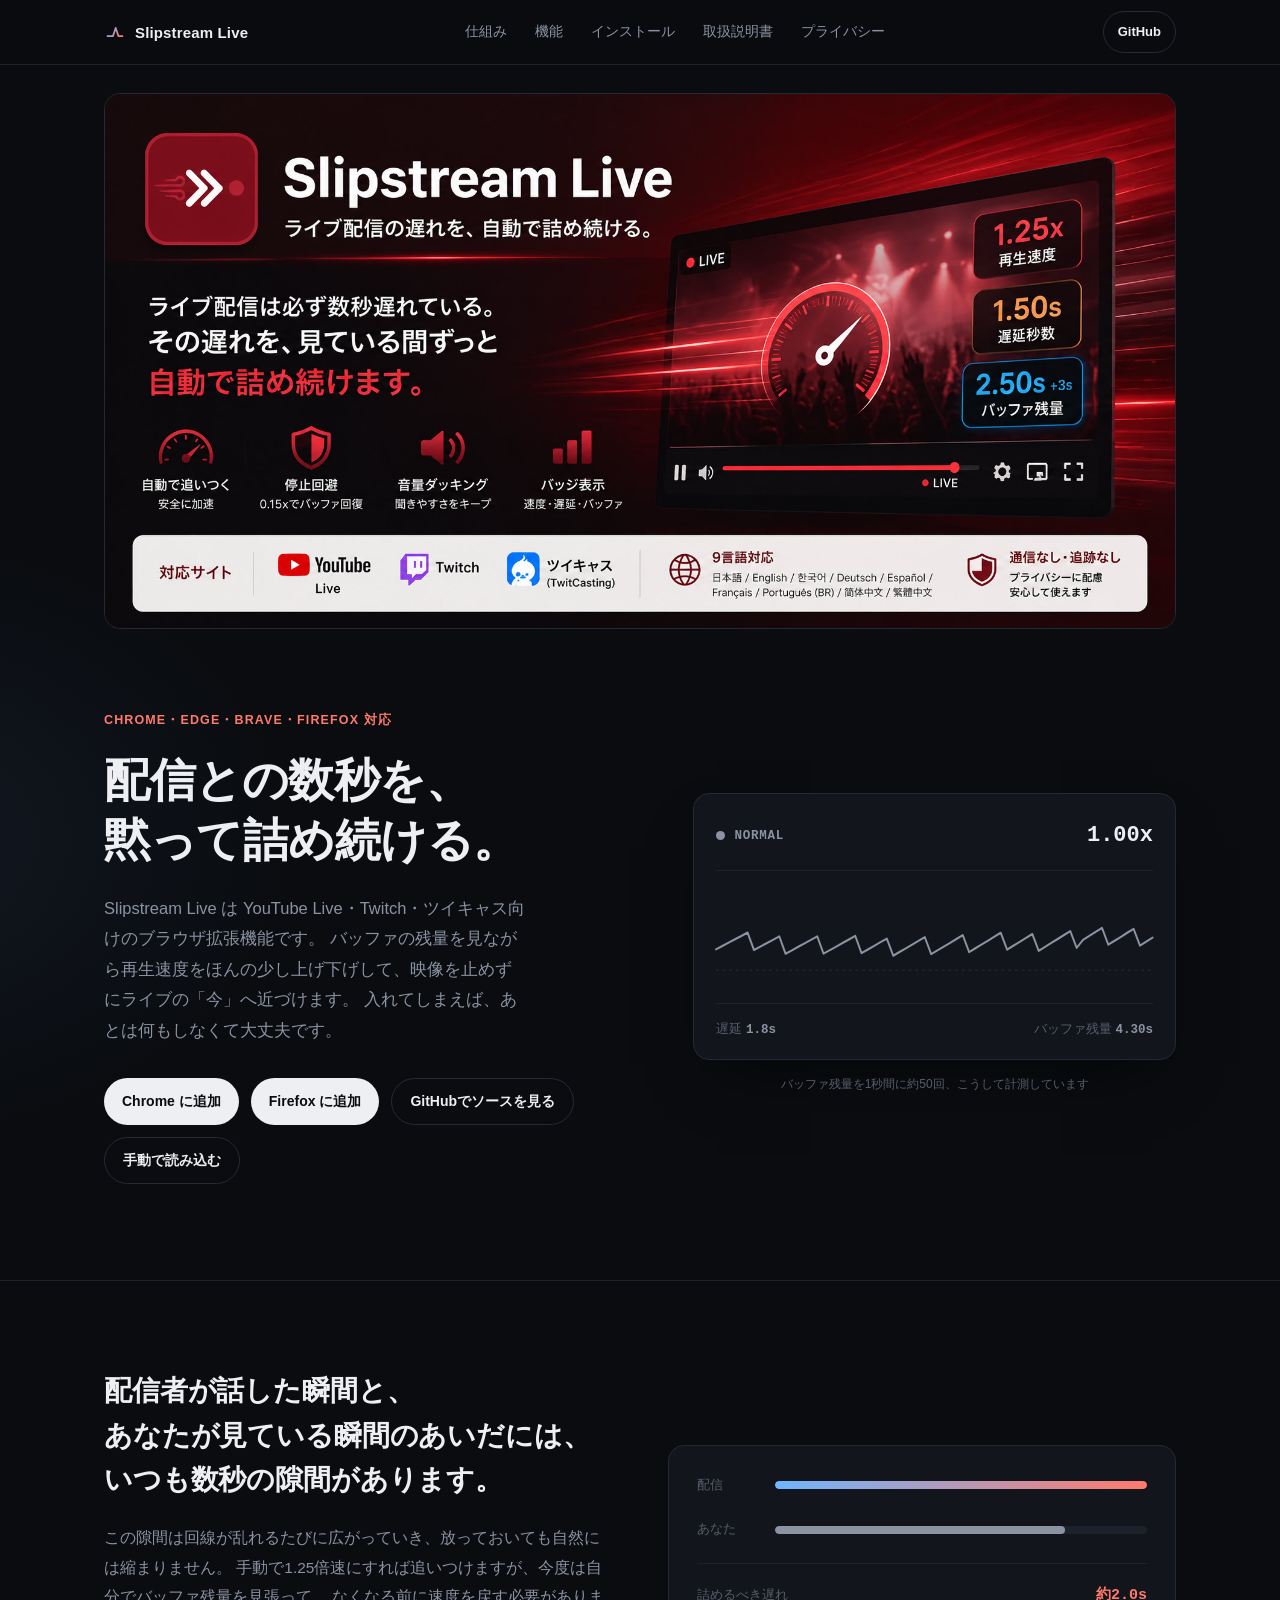
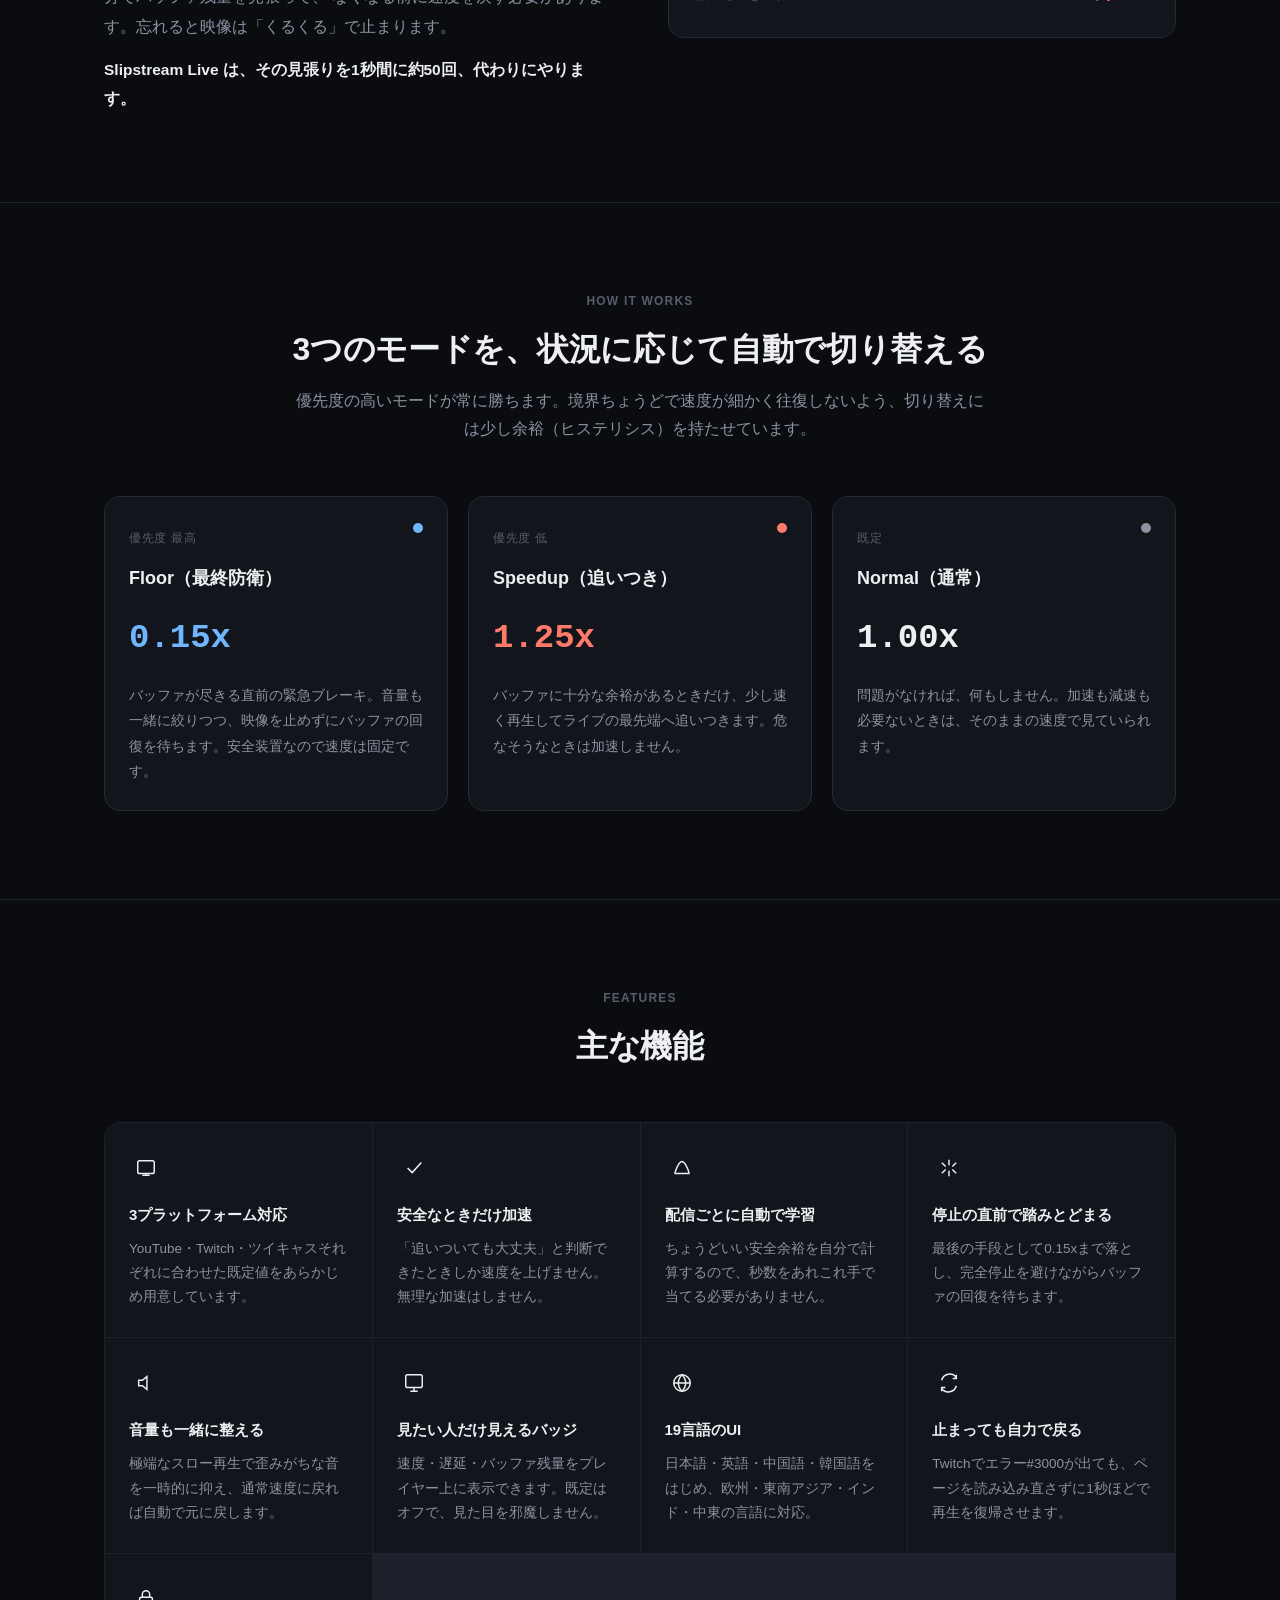
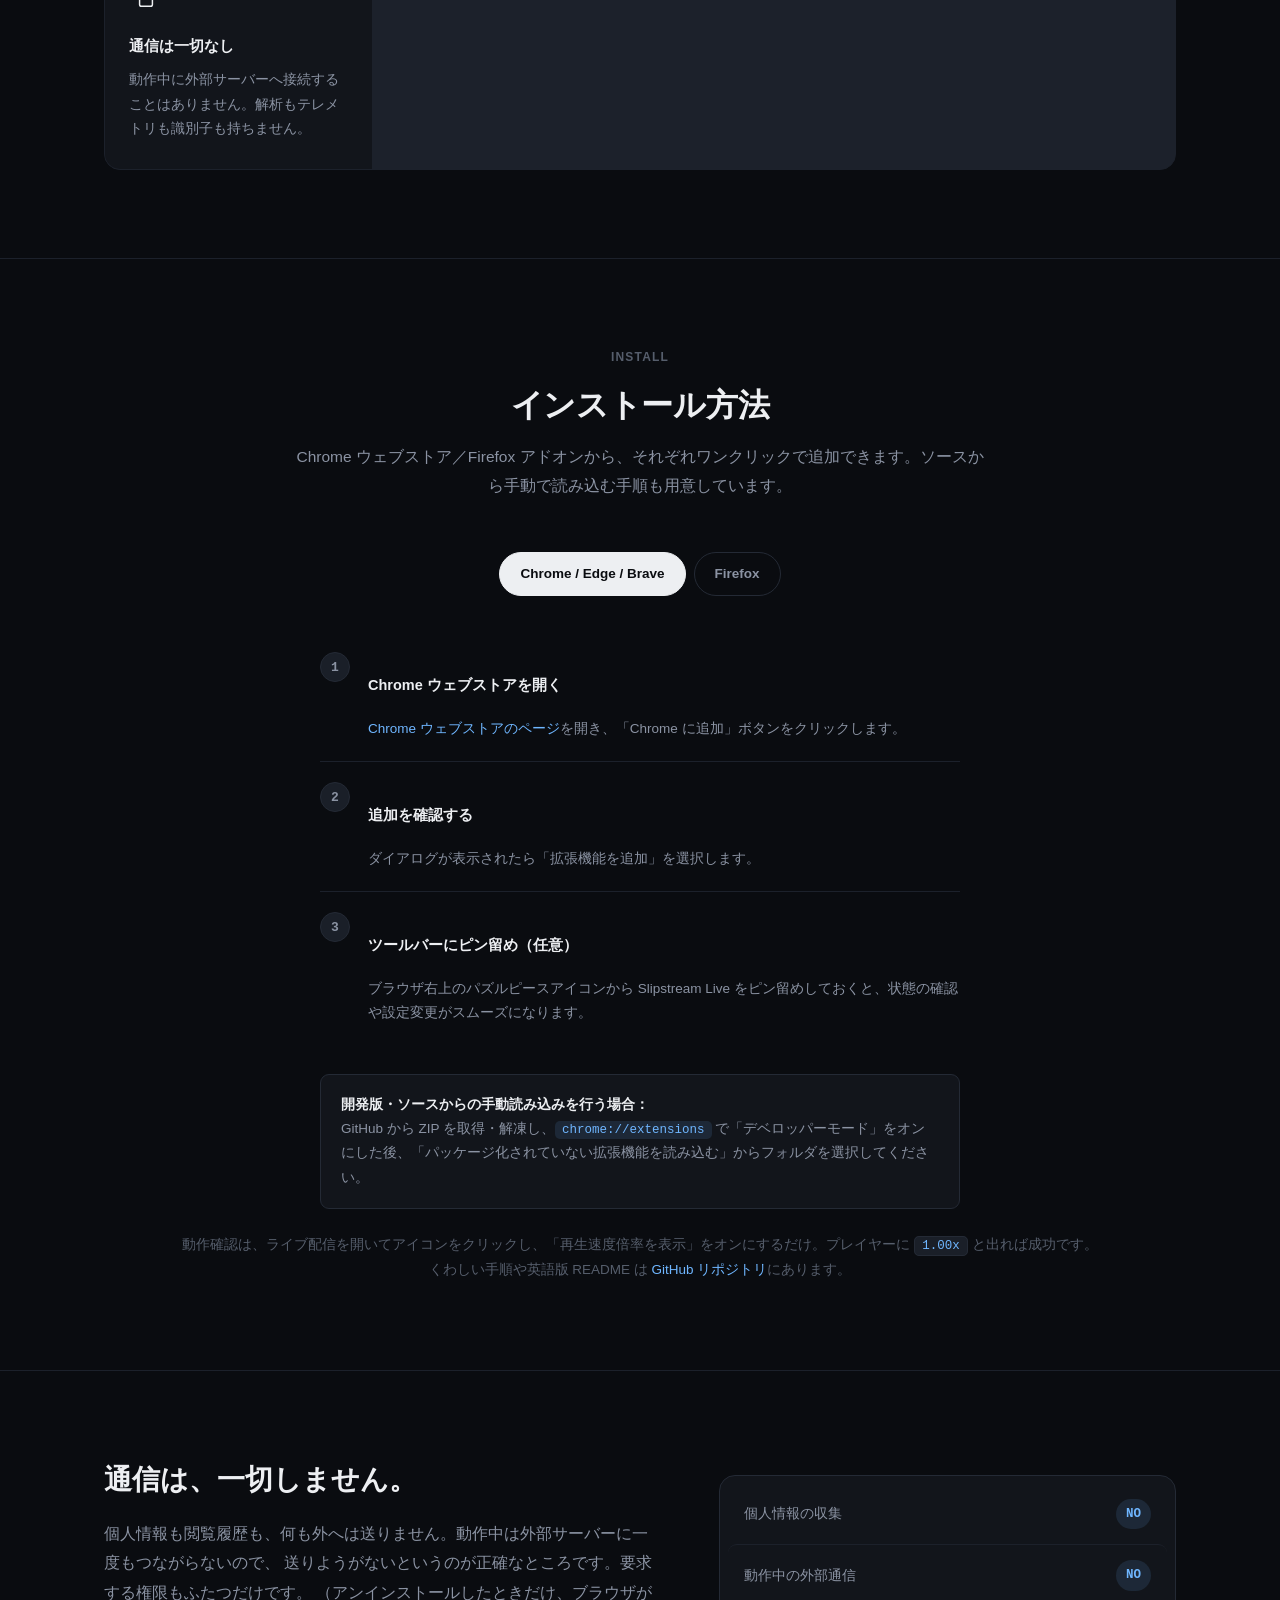
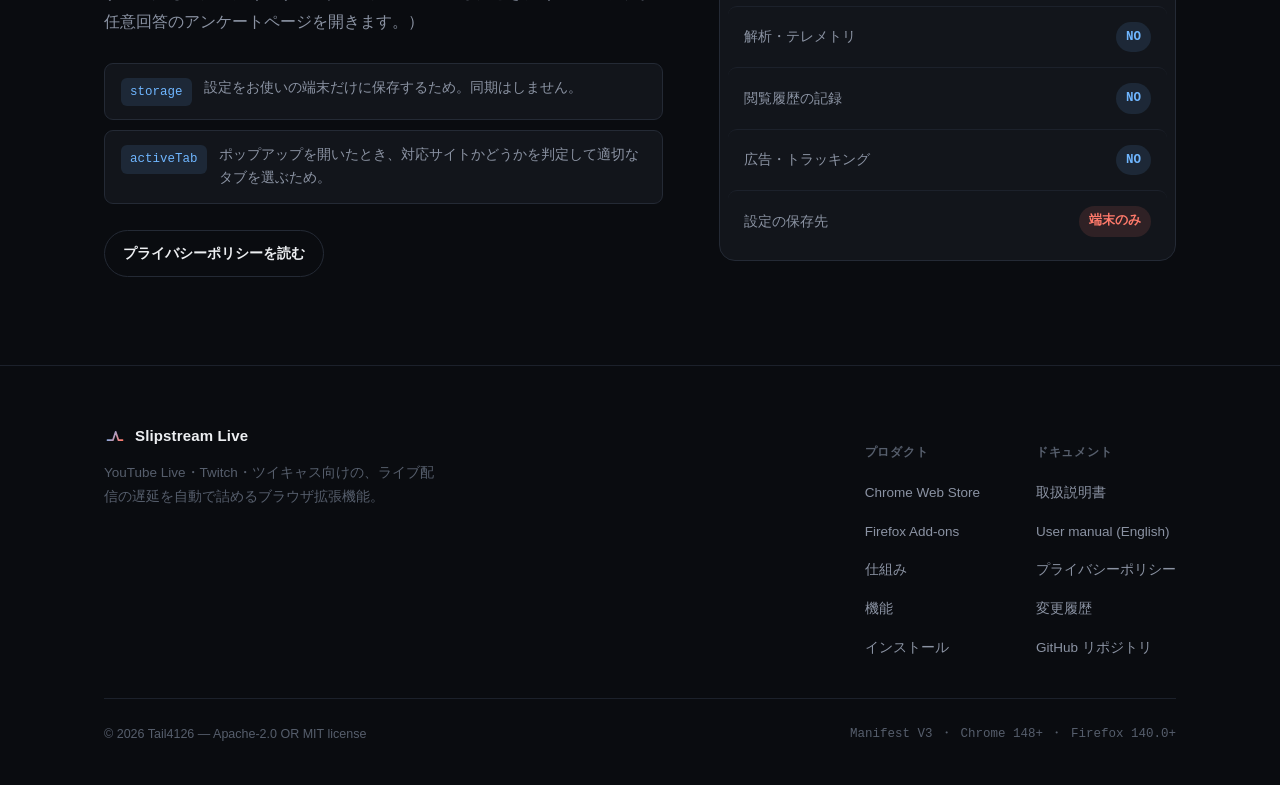
==== commit 881c99bb: "v1.4.0: 表示言語に10言語を追加し、アラビア語の右から左表示に対応 設定画面の表示言語を9言語から19言語にした。  ## 追加 - 10言語の翻訳を追加（_locales/）   ru / " ====
--- a/docs/index.html
+++ b/docs/index.html
@@ -226,8 +226,8 @@
                     <div class="feature-icon">
                         <svg viewBox="0 0 24 24" fill="none" stroke="currentColor" stroke-width="1.6"><circle cx="12" cy="12" r="9"/><path d="M3 12h18M12 3c2.5 2.5 4 5.8 4 9s-1.5 6.5-4 9c-2.5-2.5-4-5.8-4-9s1.5-6.5 4-9z"/></svg>
                     </div>
-                    <h3>9言語のUI</h3>
-                    <p>日本語・英語・韓国語・ドイツ語・スペイン語・フランス語・ポルトガル語(BR)・簡体字・繁体字に対応。</p>
+                    <h3>19言語のUI</h3>
+                    <p>日本語・英語・中国語・韓国語をはじめ、欧州・東南アジア・インド・中東の言語に対応。</p>
                 </div>
 
                 <div class="feature">
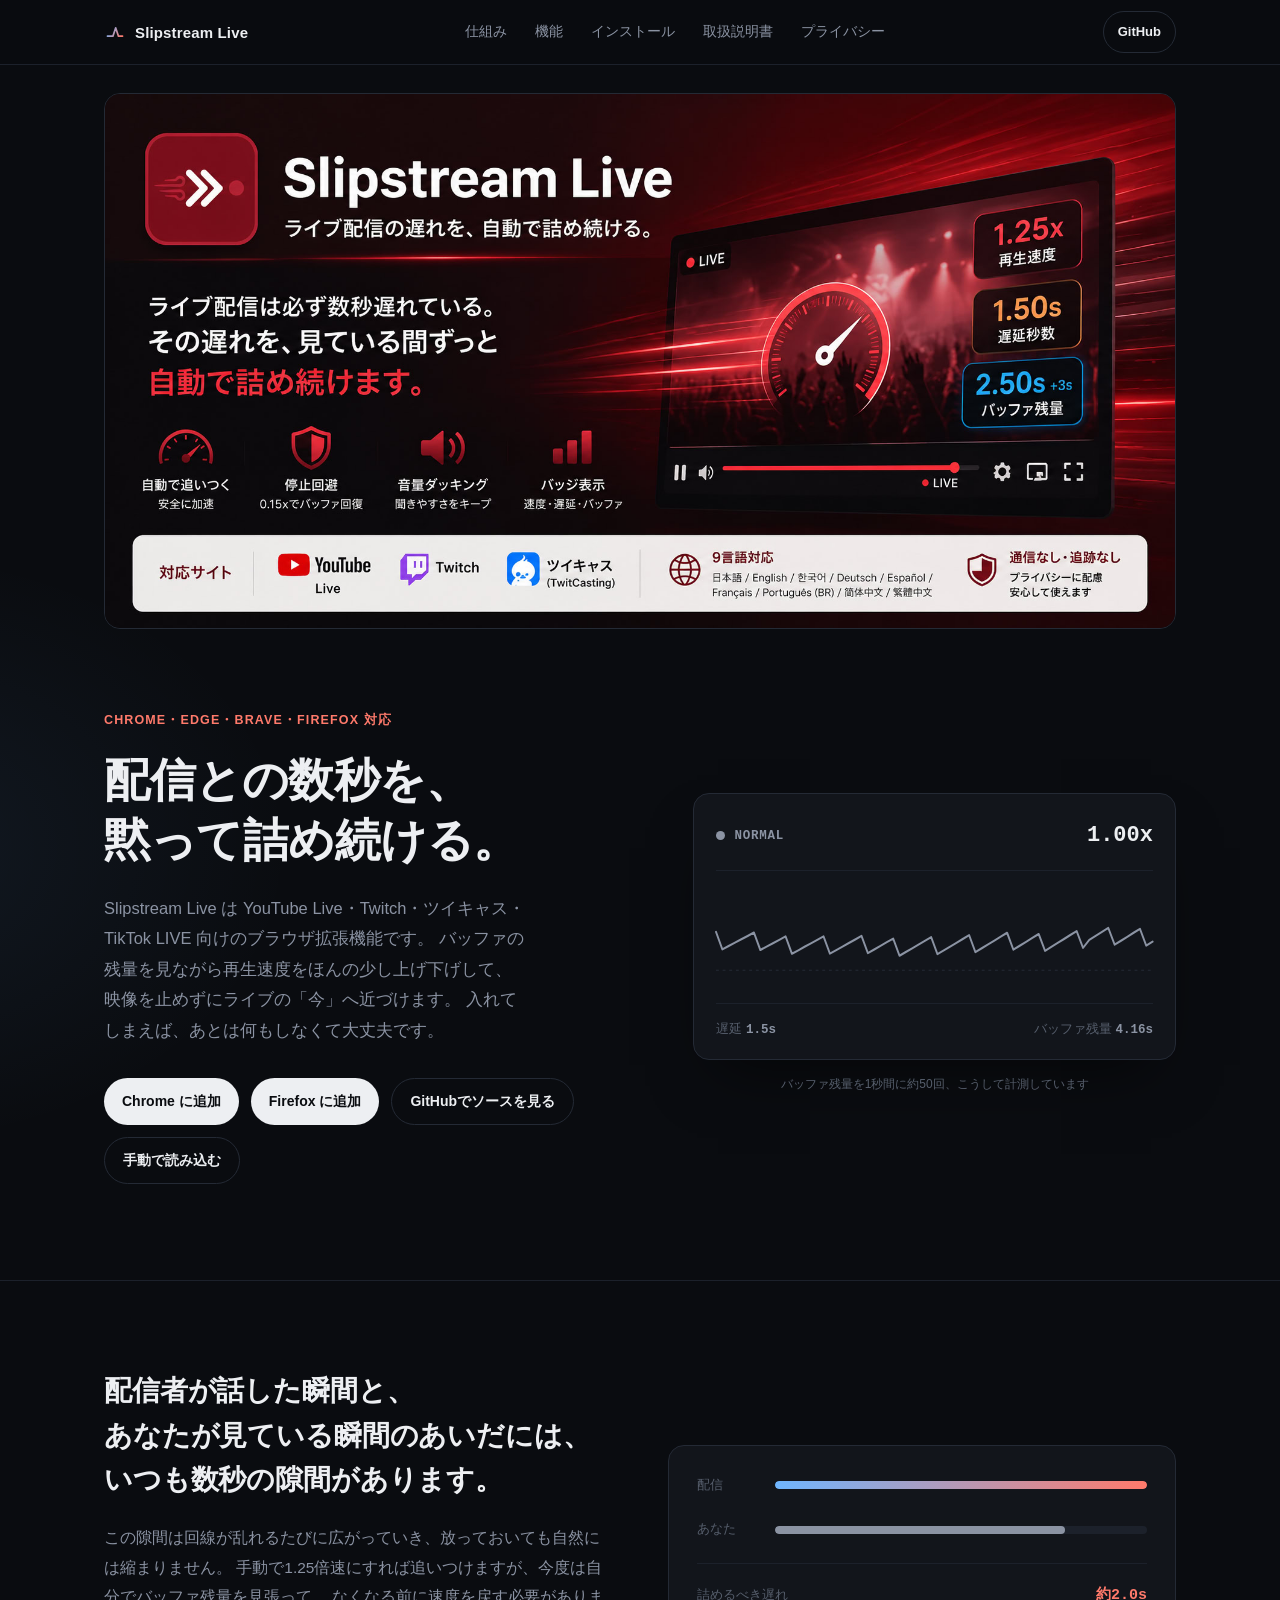
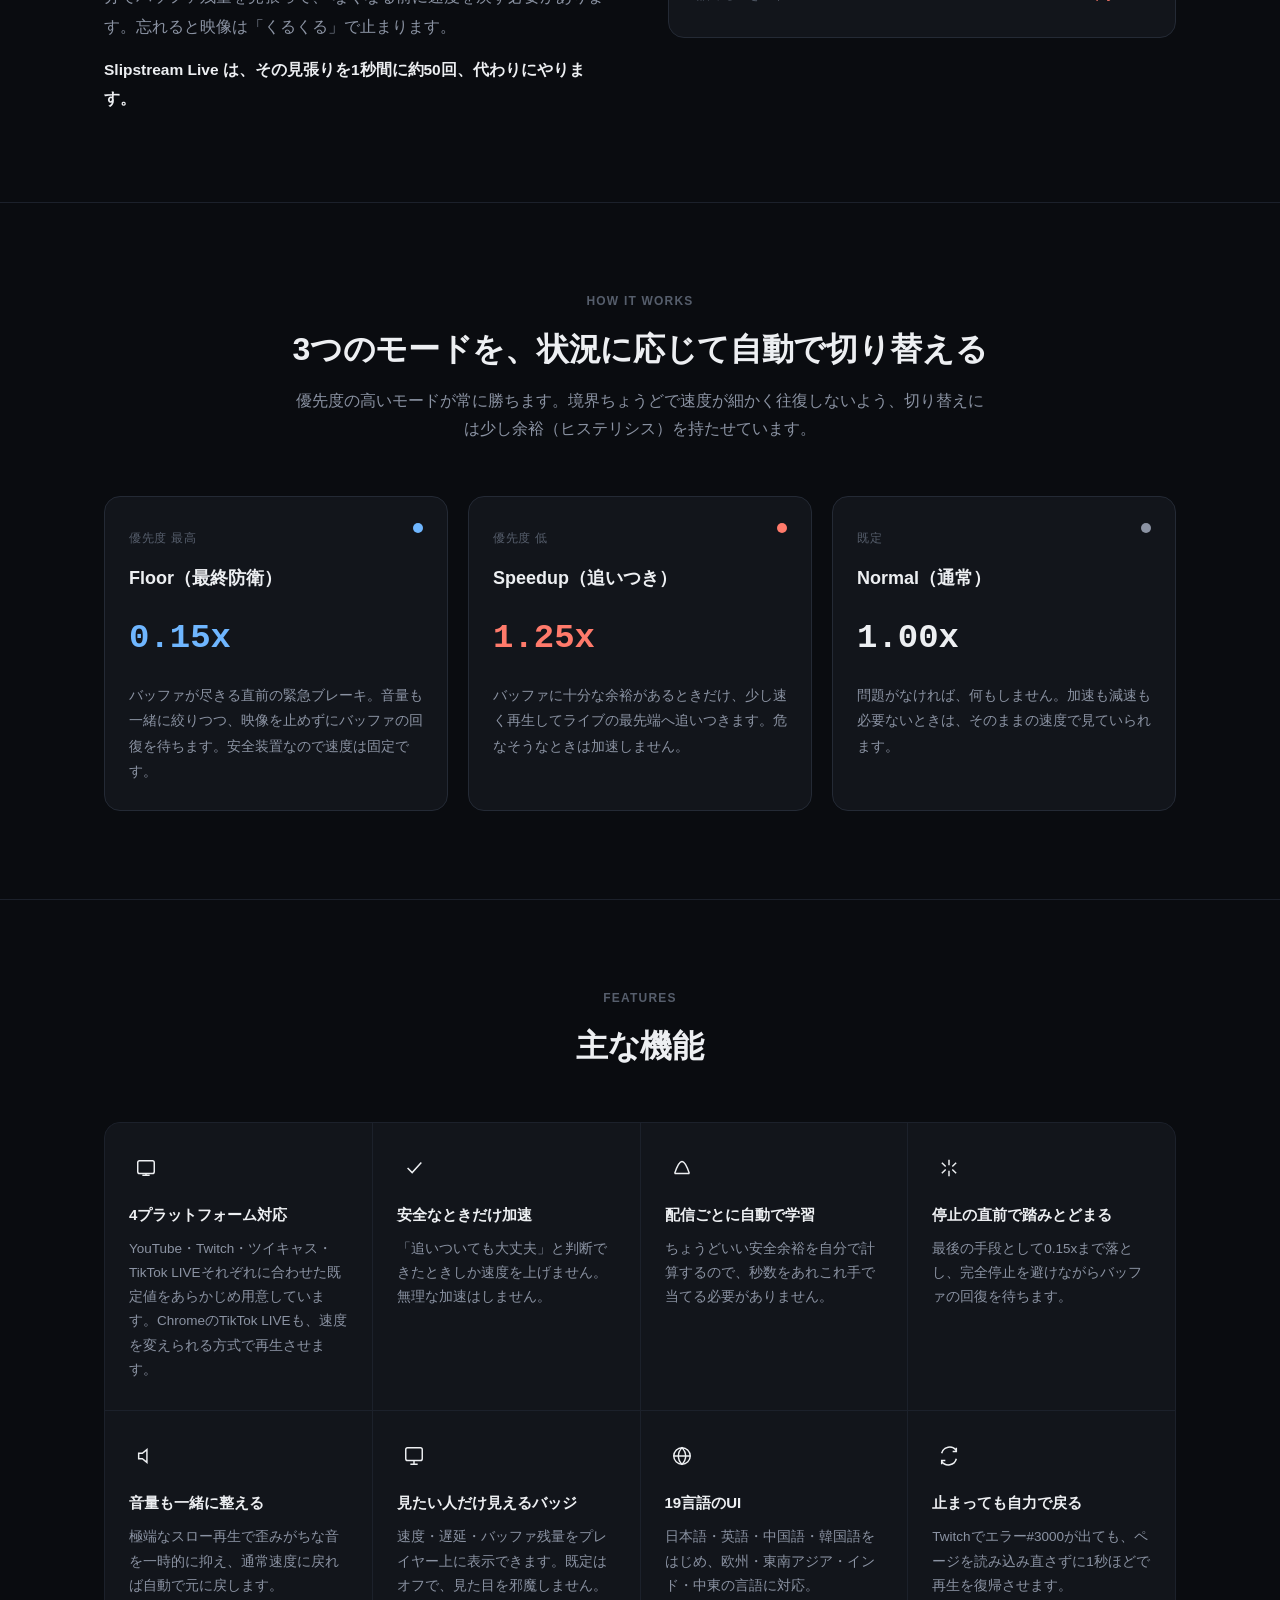
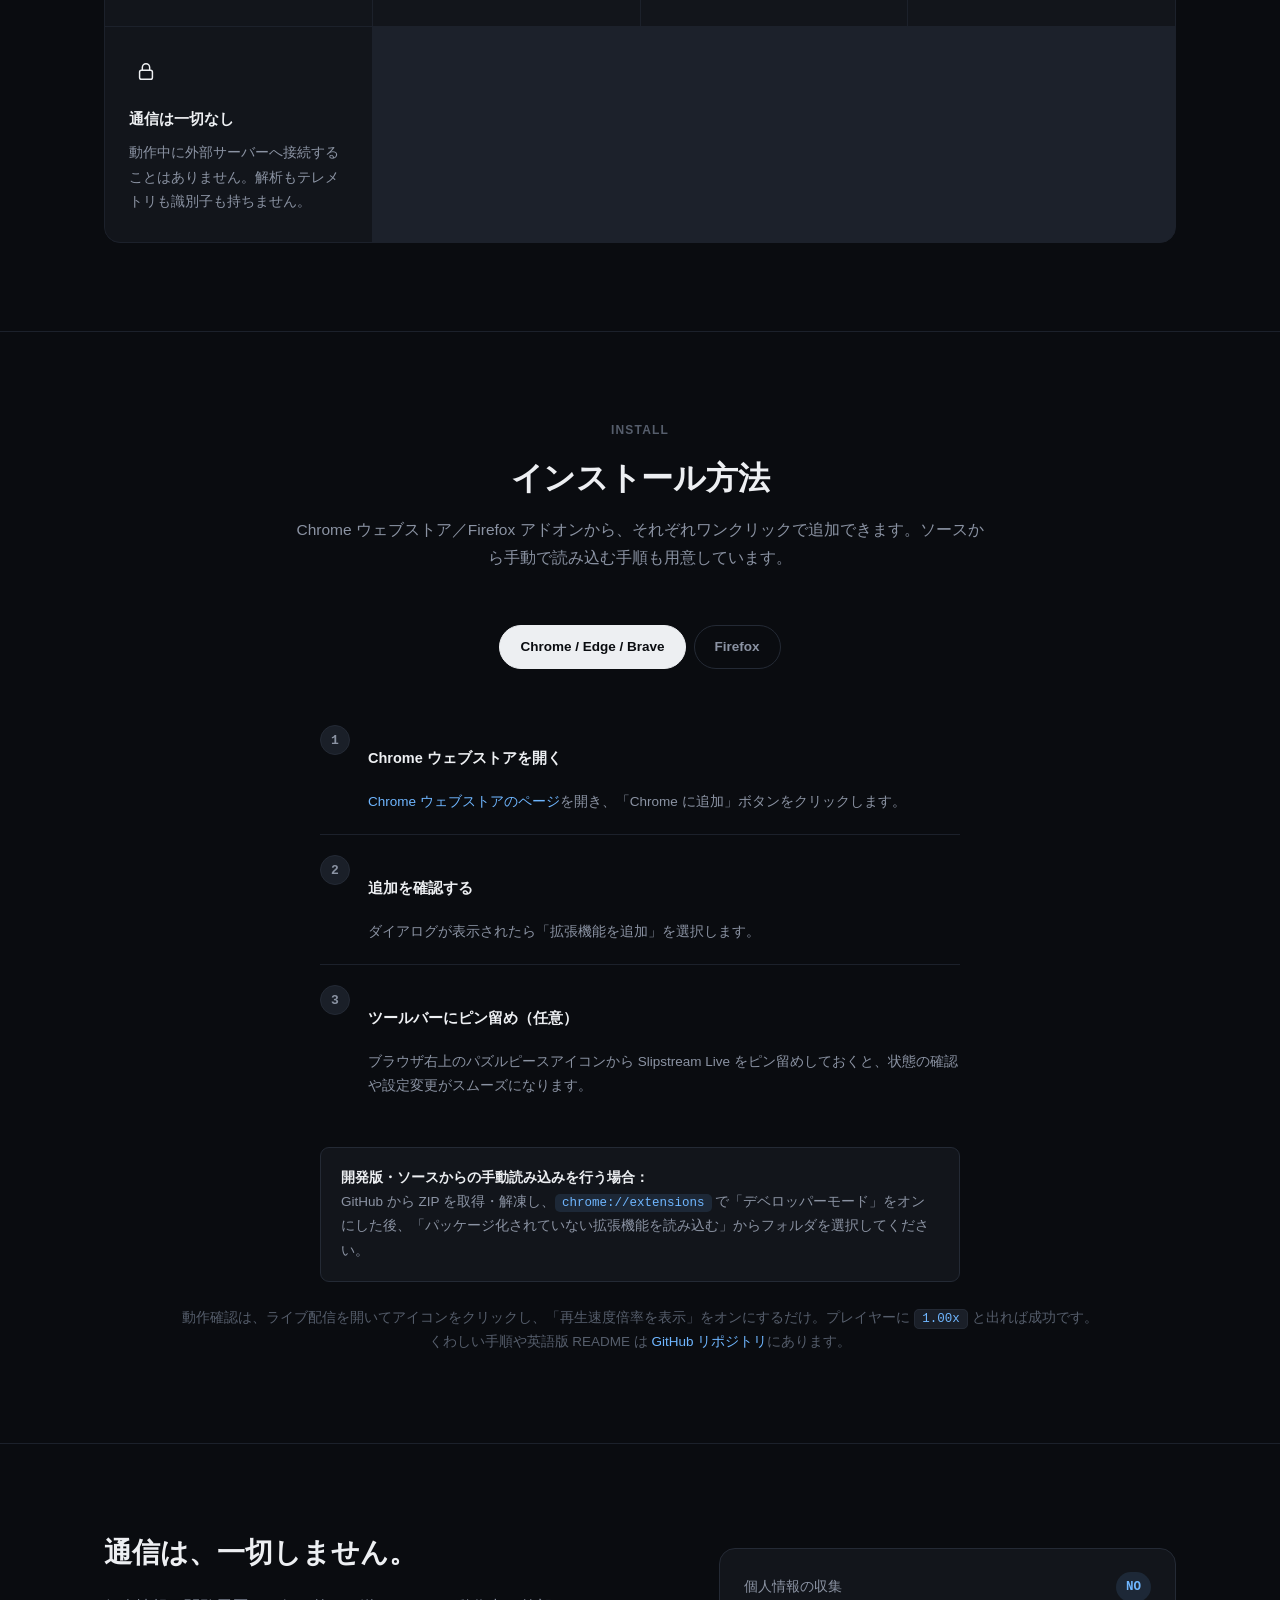
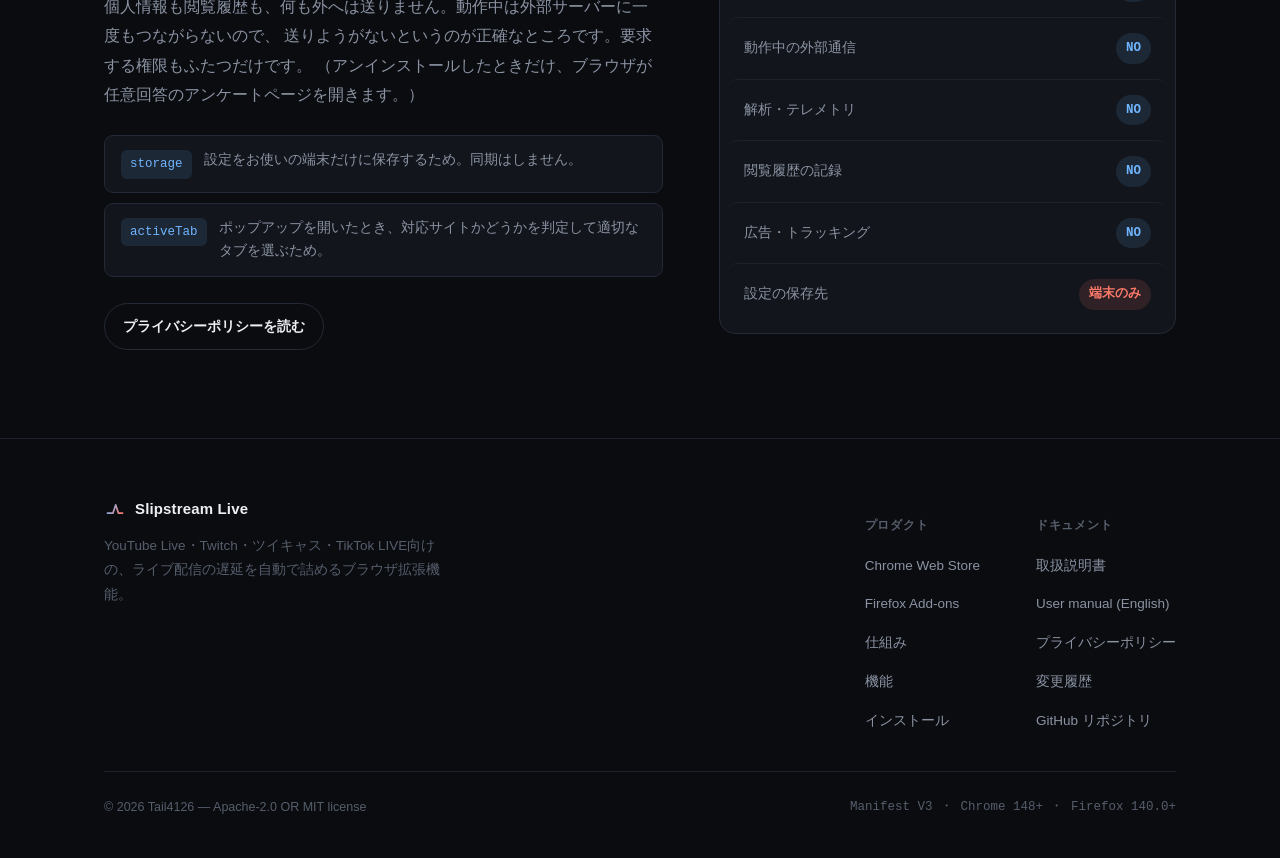
==== commit 738b9b1d: "v1.5.0: TikTok LIVE に対応し、Chrome でも速度を変えられるようにする 4 つ目の対応サイトとして TikTok LIVE（www.tiktok.com の /live・/@ユ" ====
--- a/docs/index.html
+++ b/docs/index.html
@@ -4,17 +4,17 @@
 <meta charset="UTF-8">
 <meta name="viewport" content="width=device-width, initial-scale=1.0">
 <title>Slipstream Live — 配信との数秒を、黙って詰める</title>
-<meta name="description" content="Slipstream Live は YouTube Live・Twitch・ツイキャス向けのブラウザ拡張機能です。バッファ残量を見ながら再生速度を自動調整し、映像を止めずにライブの最先端へ近づけ続けます。動作中の通信は一切なし。">
+<meta name="description" content="Slipstream Live は YouTube Live・Twitch・ツイキャス・TikTok LIVE 向けのブラウザ拡張機能です。バッファ残量を見ながら再生速度を自動調整し、映像を止めずにライブの最先端へ近づけ続けます。動作中の通信は一切なし。">
 <meta property="og:type" content="website">
 <meta property="og:title" content="Slipstream Live — 配信との数秒を、黙って詰める">
-<meta property="og:description" content="YouTube Live・Twitch・ツイキャス向けのブラウザ拡張機能。バッファ残量を見ながら再生速度を自動調整し、映像を止めずにライブの最先端へ近づけ続けます。動作中の通信は一切なし。">
+<meta property="og:description" content="YouTube Live・Twitch・ツイキャス・TikTok LIVE向けのブラウザ拡張機能。バッファ残量を見ながら再生速度を自動調整し、映像を止めずにライブの最先端へ近づけ続けます。動作中の通信は一切なし。">
 <meta property="og:image" content="https://tail4126.github.io/SlipstreamLive/images/slipstreamlive.jpg">
 <meta property="og:image:width" content="1280">
 <meta property="og:image:height" content="640">
 <meta property="og:url" content="https://tail4126.github.io/SlipstreamLive/">
 <meta name="twitter:card" content="summary_large_image">
 <meta name="twitter:title" content="Slipstream Live — 配信との数秒を、黙って詰める">
-<meta name="twitter:description" content="YouTube Live・Twitch・ツイキャス向けのブラウザ拡張機能。動作中の通信は一切なし。">
+<meta name="twitter:description" content="YouTube Live・Twitch・ツイキャス・TikTok LIVE向けのブラウザ拡張機能。動作中の通信は一切なし。">
 <meta name="twitter:image" content="https://tail4126.github.io/SlipstreamLive/images/slipstreamlive.jpg">
 <link rel="icon" href="data:,">
 <link rel="stylesheet" href="style.css">
@@ -63,7 +63,7 @@
                 <span class="eyebrow">Chrome・Edge・Brave・Firefox 対応</span>
                 <h1>配信との数秒を、<br>黙って詰め続ける。</h1>
                 <p class="lead">
-                    Slipstream Live は YouTube Live・Twitch・ツイキャス向けのブラウザ拡張機能です。
+                    Slipstream Live は YouTube Live・Twitch・ツイキャス・TikTok LIVE 向けのブラウザ拡張機能です。
                     バッファの残量を見ながら再生速度をほんの少し上げ下げして、映像を止めずにライブの「今」へ近づけます。
                     入れてしまえば、あとは何もしなくて大丈夫です。
                 </p>
@@ -178,8 +178,8 @@
                     <div class="feature-icon">
                         <svg viewBox="0 0 24 24" fill="none" stroke="currentColor" stroke-width="1.6"><rect x="3" y="4" width="18" height="14" rx="2"/><path d="M8 20h8M12 18v2"/></svg>
                     </div>
-                    <h3>3プラットフォーム対応</h3>
-                    <p>YouTube・Twitch・ツイキャスそれぞれに合わせた既定値をあらかじめ用意しています。</p>
+                    <h3>4プラットフォーム対応</h3>
+                    <p>YouTube・Twitch・ツイキャス・TikTok LIVEそれぞれに合わせた既定値をあらかじめ用意しています。ChromeのTikTok LIVEも、速度を変えられる方式で再生させます。</p>
                 </div>
 
                 <div class="feature">
@@ -307,7 +307,7 @@
                         <span class="step-num"></span>
                         <div class="step-body">
                             <h4>追加を許可する</h4>
-                            <p>権限の確認ダイアログが表示されたら「追加」を選択します。求められるのは YouTube・Twitch・ツイキャスへのサイトアクセスと設定の保存だけで、データ収集はありません。</p>
+                            <p>権限の確認ダイアログが表示されたら「追加」を選択します。求められるのは YouTube・Twitch・ツイキャス・TikTok へのサイトアクセスと設定の保存だけで、データ収集はありません。</p>
                         </div>
                     </div>
                     <div class="step">
@@ -385,7 +385,7 @@
                     </svg>
                     <span>Slipstream Live</span>
                 </a>
-                <p>YouTube Live・Twitch・ツイキャス向けの、ライブ配信の遅延を自動で詰めるブラウザ拡張機能。</p>
+                <p>YouTube Live・Twitch・ツイキャス・TikTok LIVE向けの、ライブ配信の遅延を自動で詰めるブラウザ拡張機能。</p>
             </div>
             <div class="footer-links">
                 <div class="footer-col">
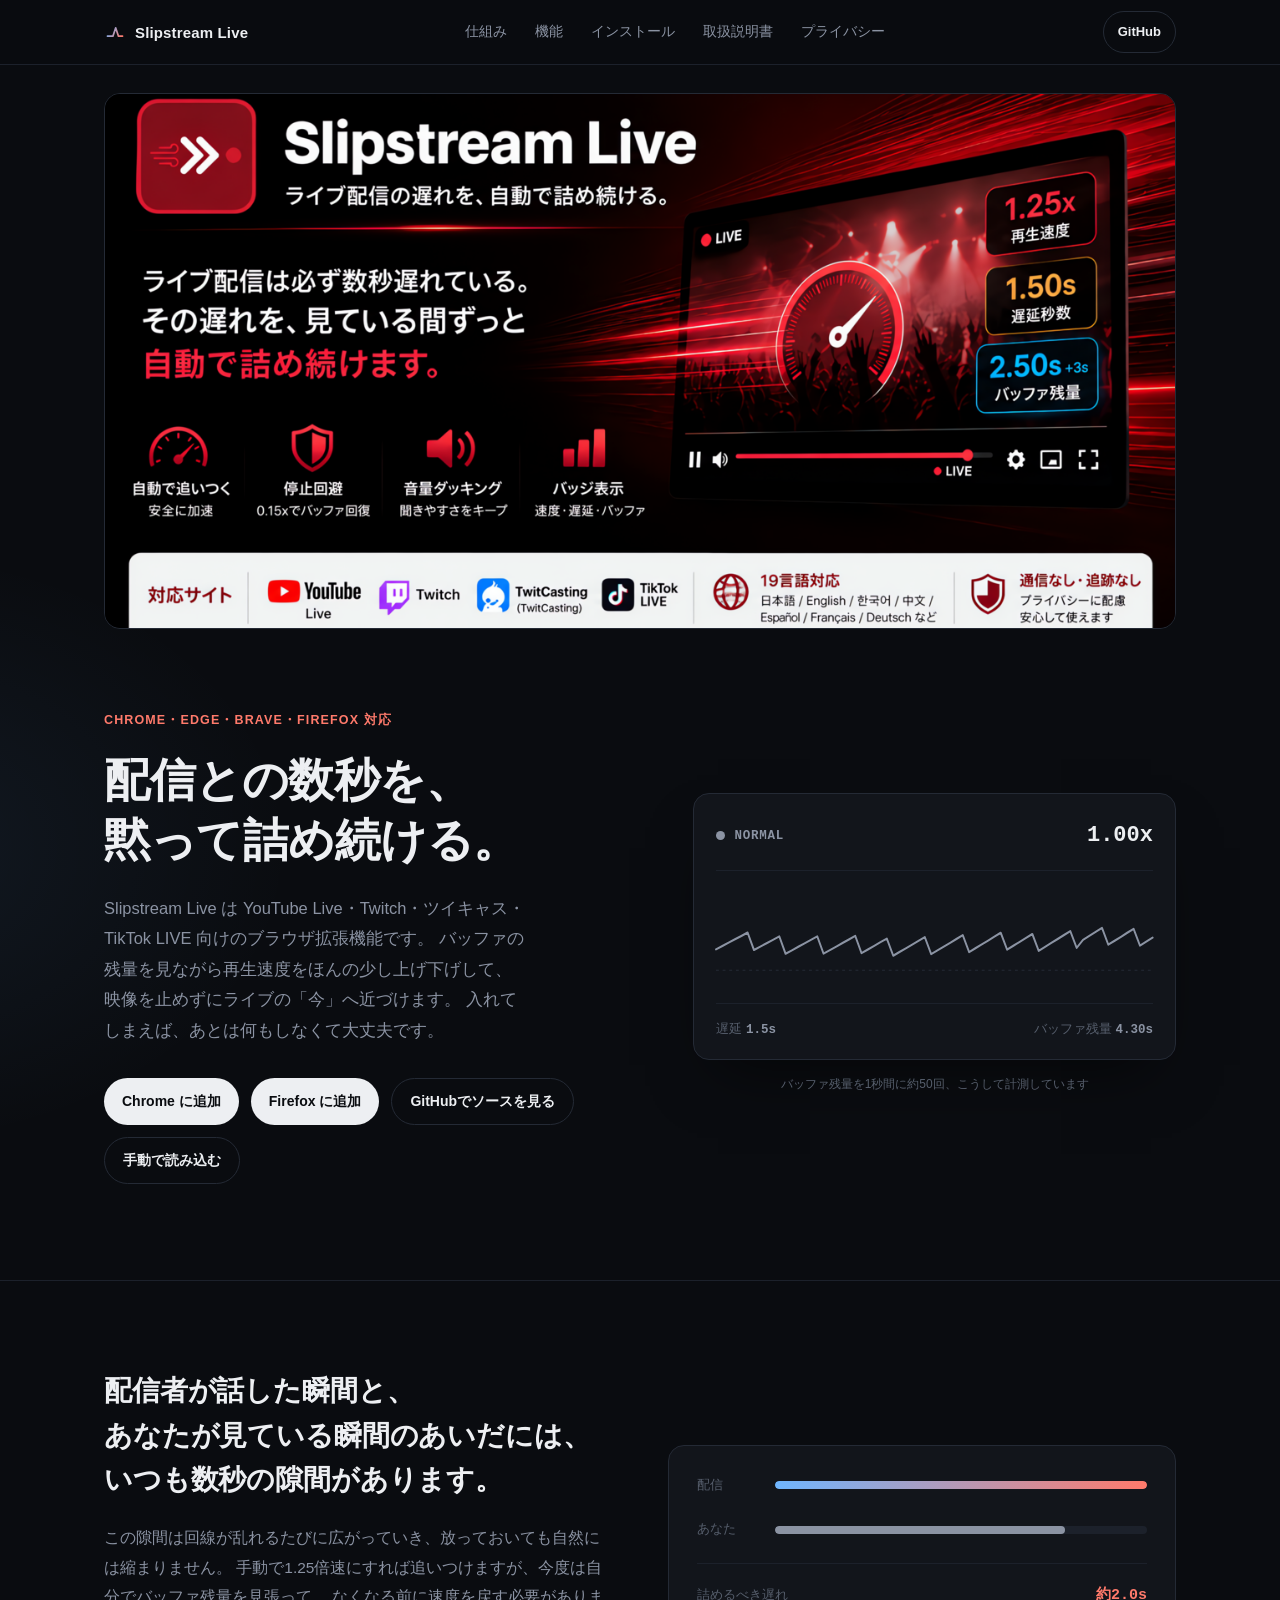
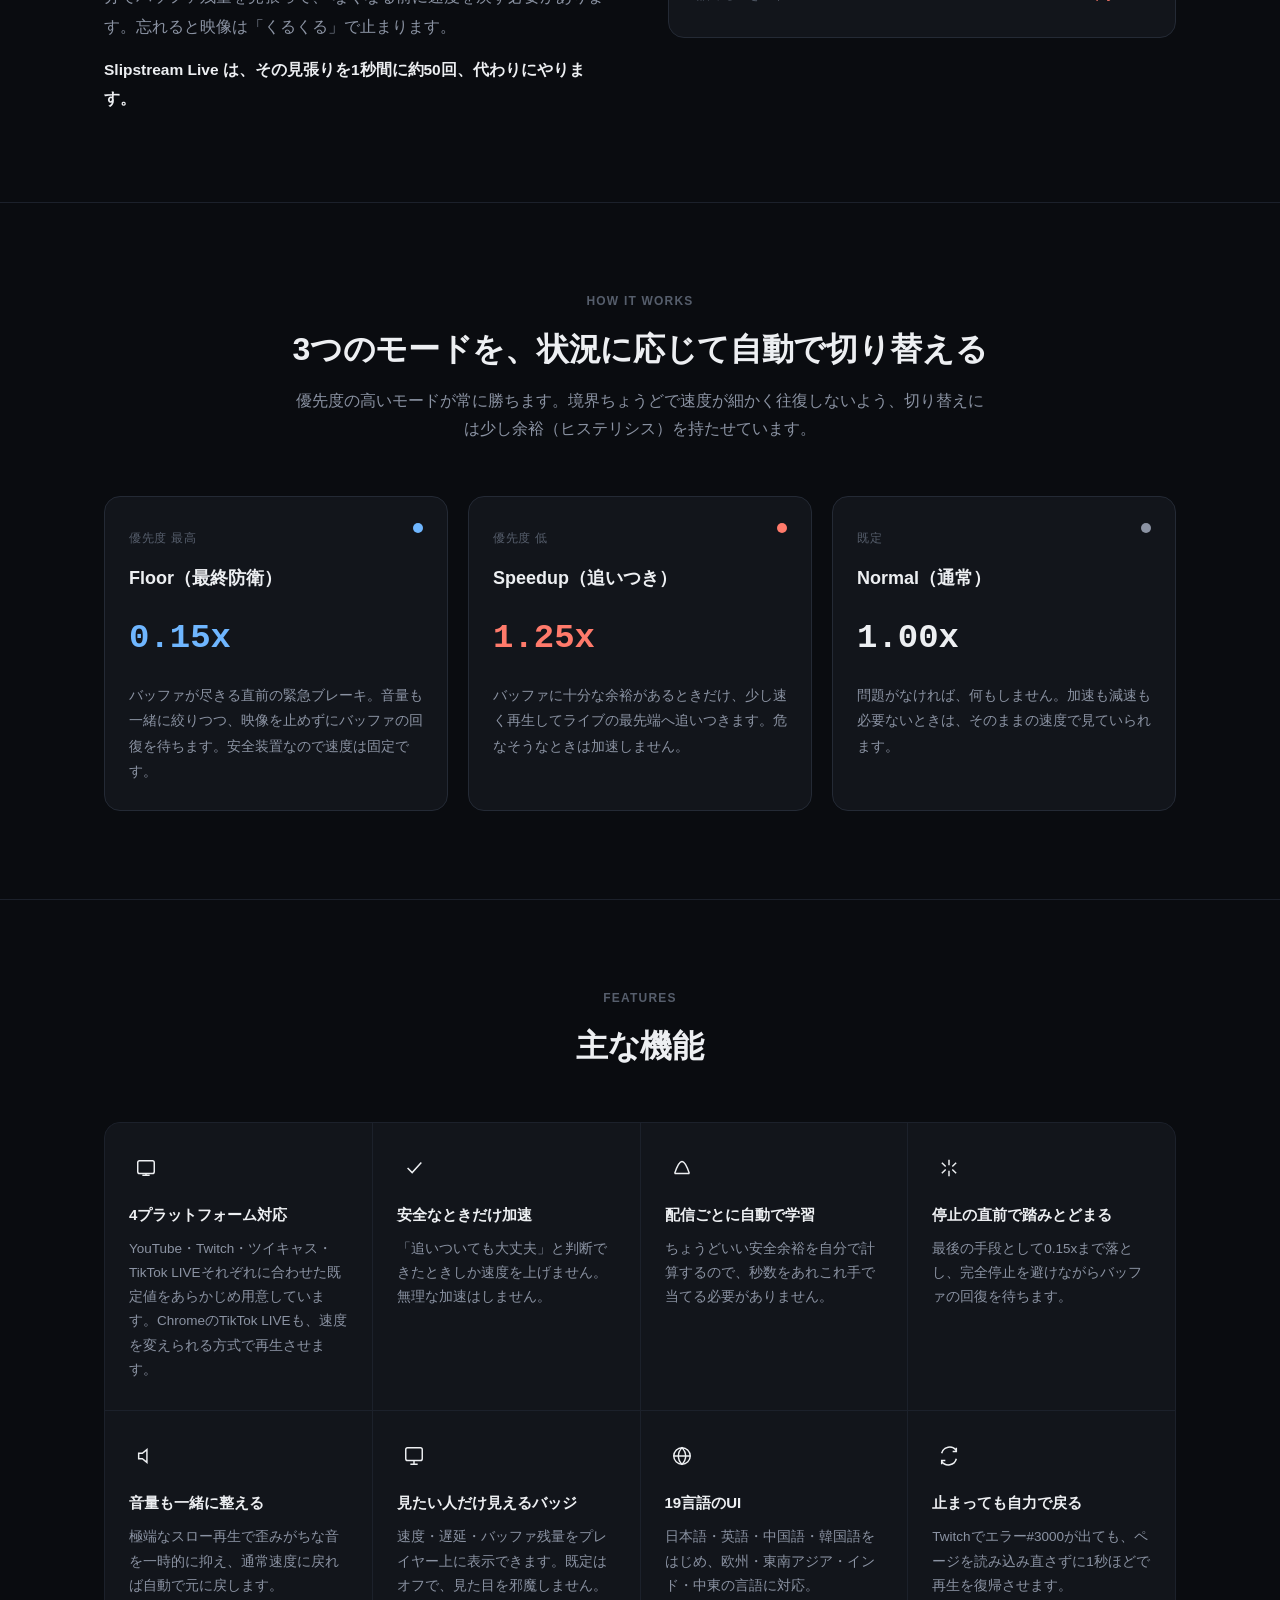
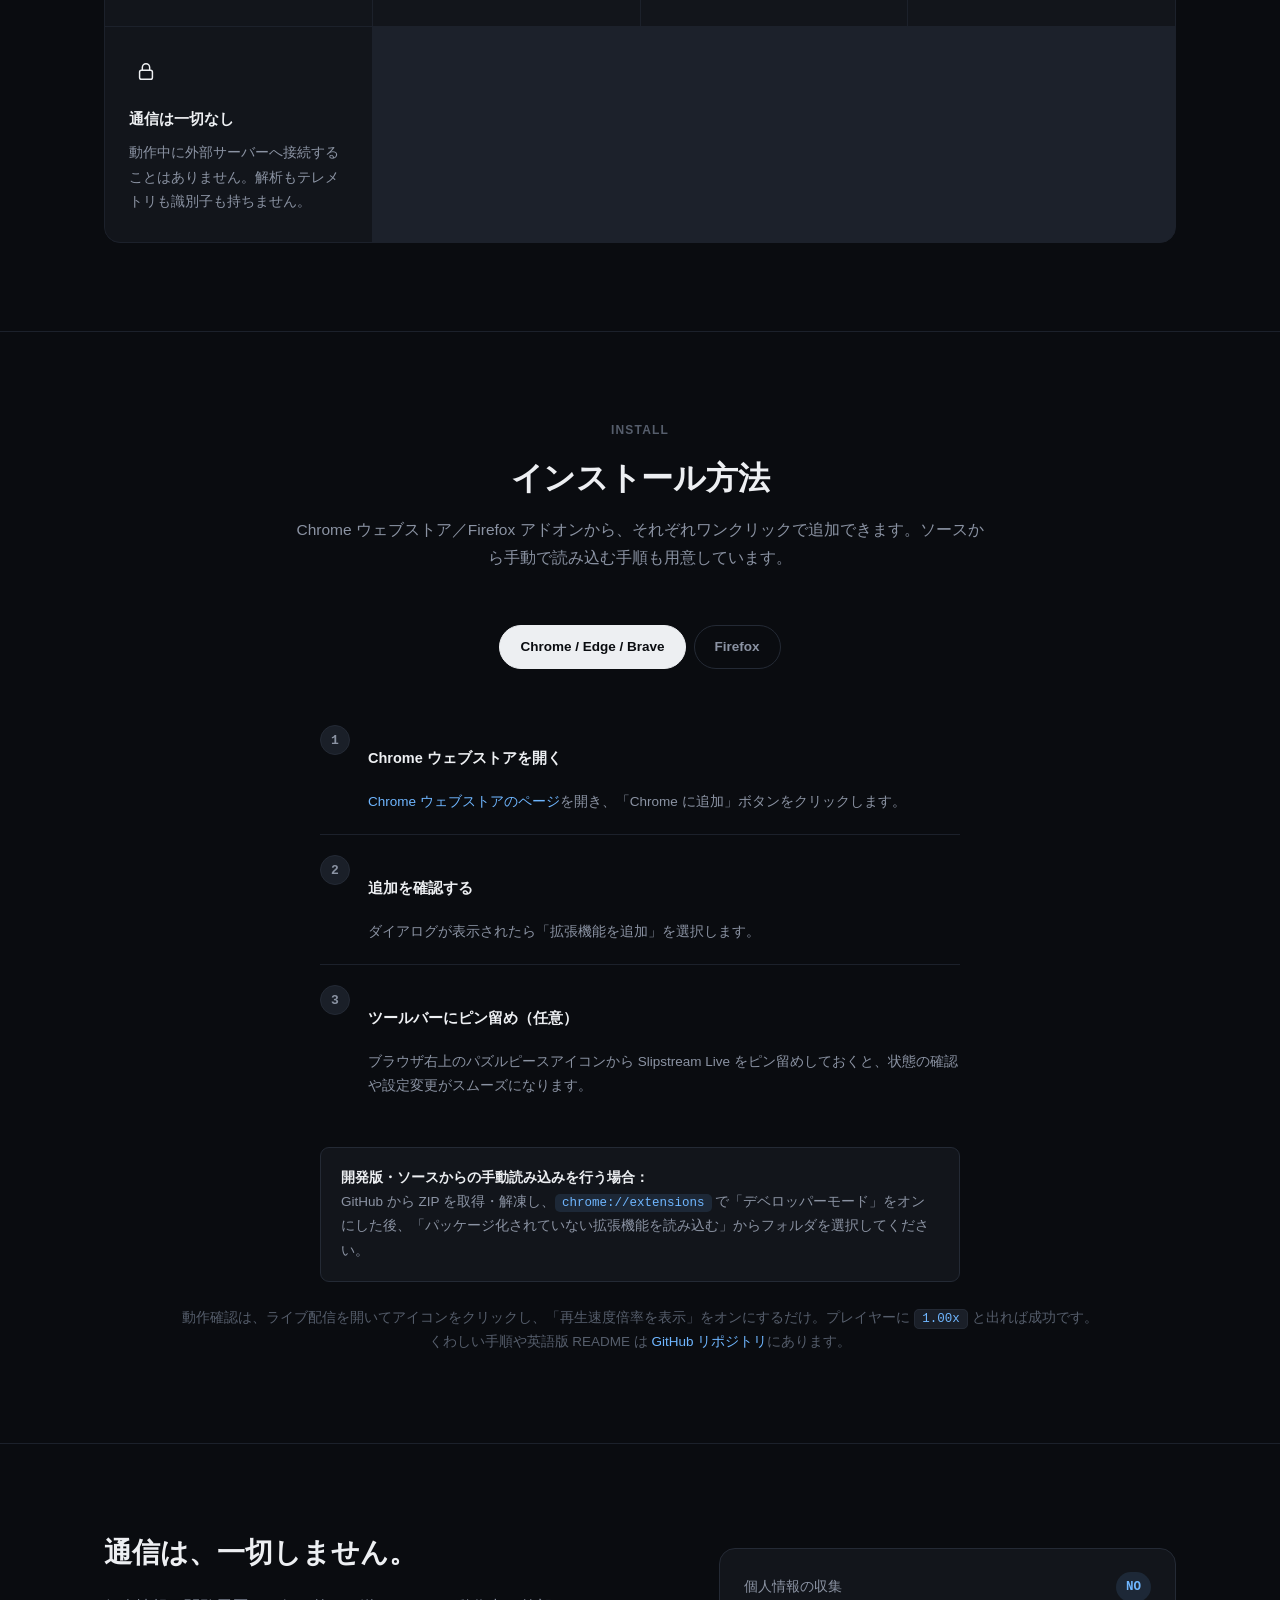
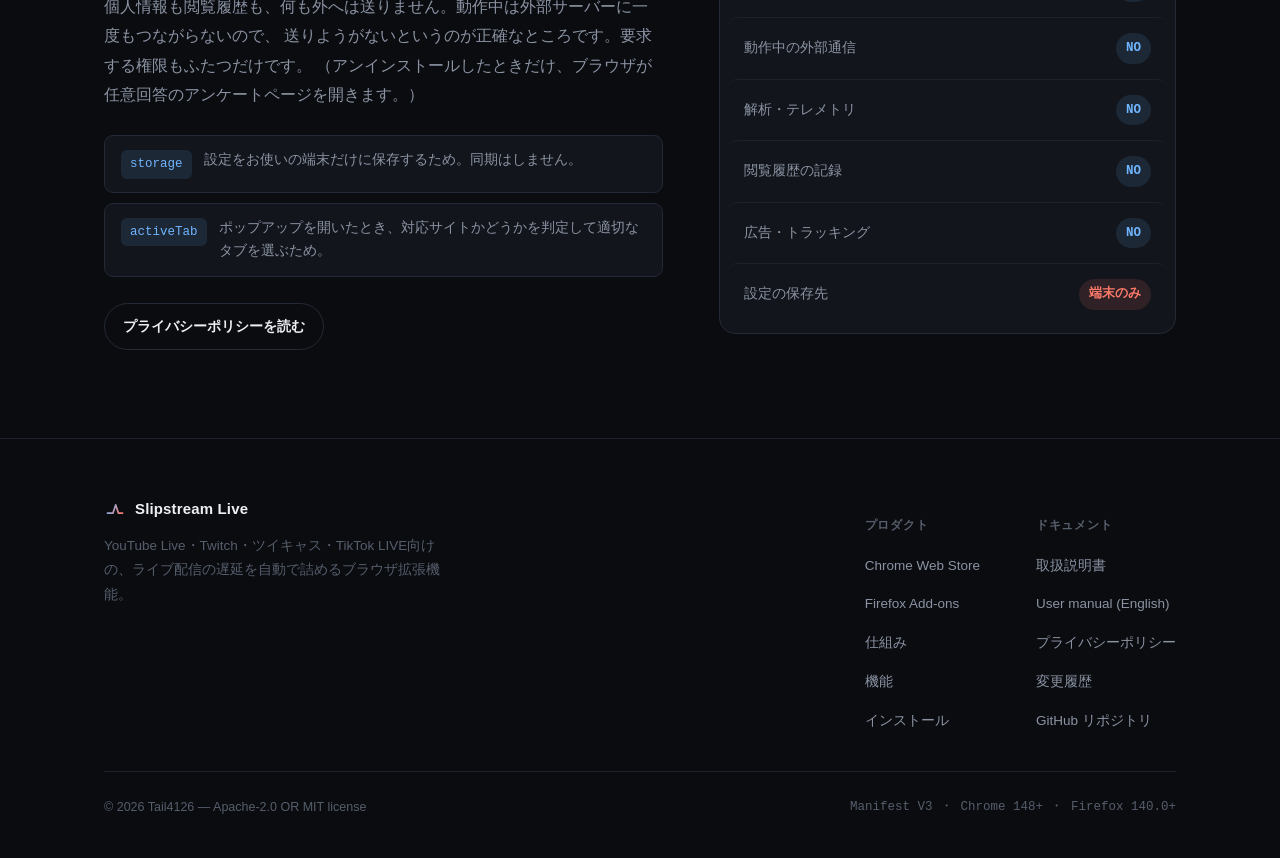
==== commit 3c183de5: "ヘッダ画像の差し替え ヘッダ画像の差し替え" ====
--- a/docs/index.html
+++ b/docs/index.html
@@ -50,7 +50,7 @@
 
 <div class="hero-banner">
     <div class="wrap">
-        <img src="images/slipstreamlive.jpg" alt="Slipstream Live — YouTube Live・Twitch・ツイキャス向けのライブ配信遅延調整ブラウザ拡張機能" width="1280" height="640" loading="eager">
+        <img src="images/slipstreamlive.png" alt="Slipstream Live — YouTube Live・Twitch・ツイキャス向けのライブ配信遅延調整ブラウザ拡張機能" width="1280" height="640" loading="eager">
     </div>
 </div>
 
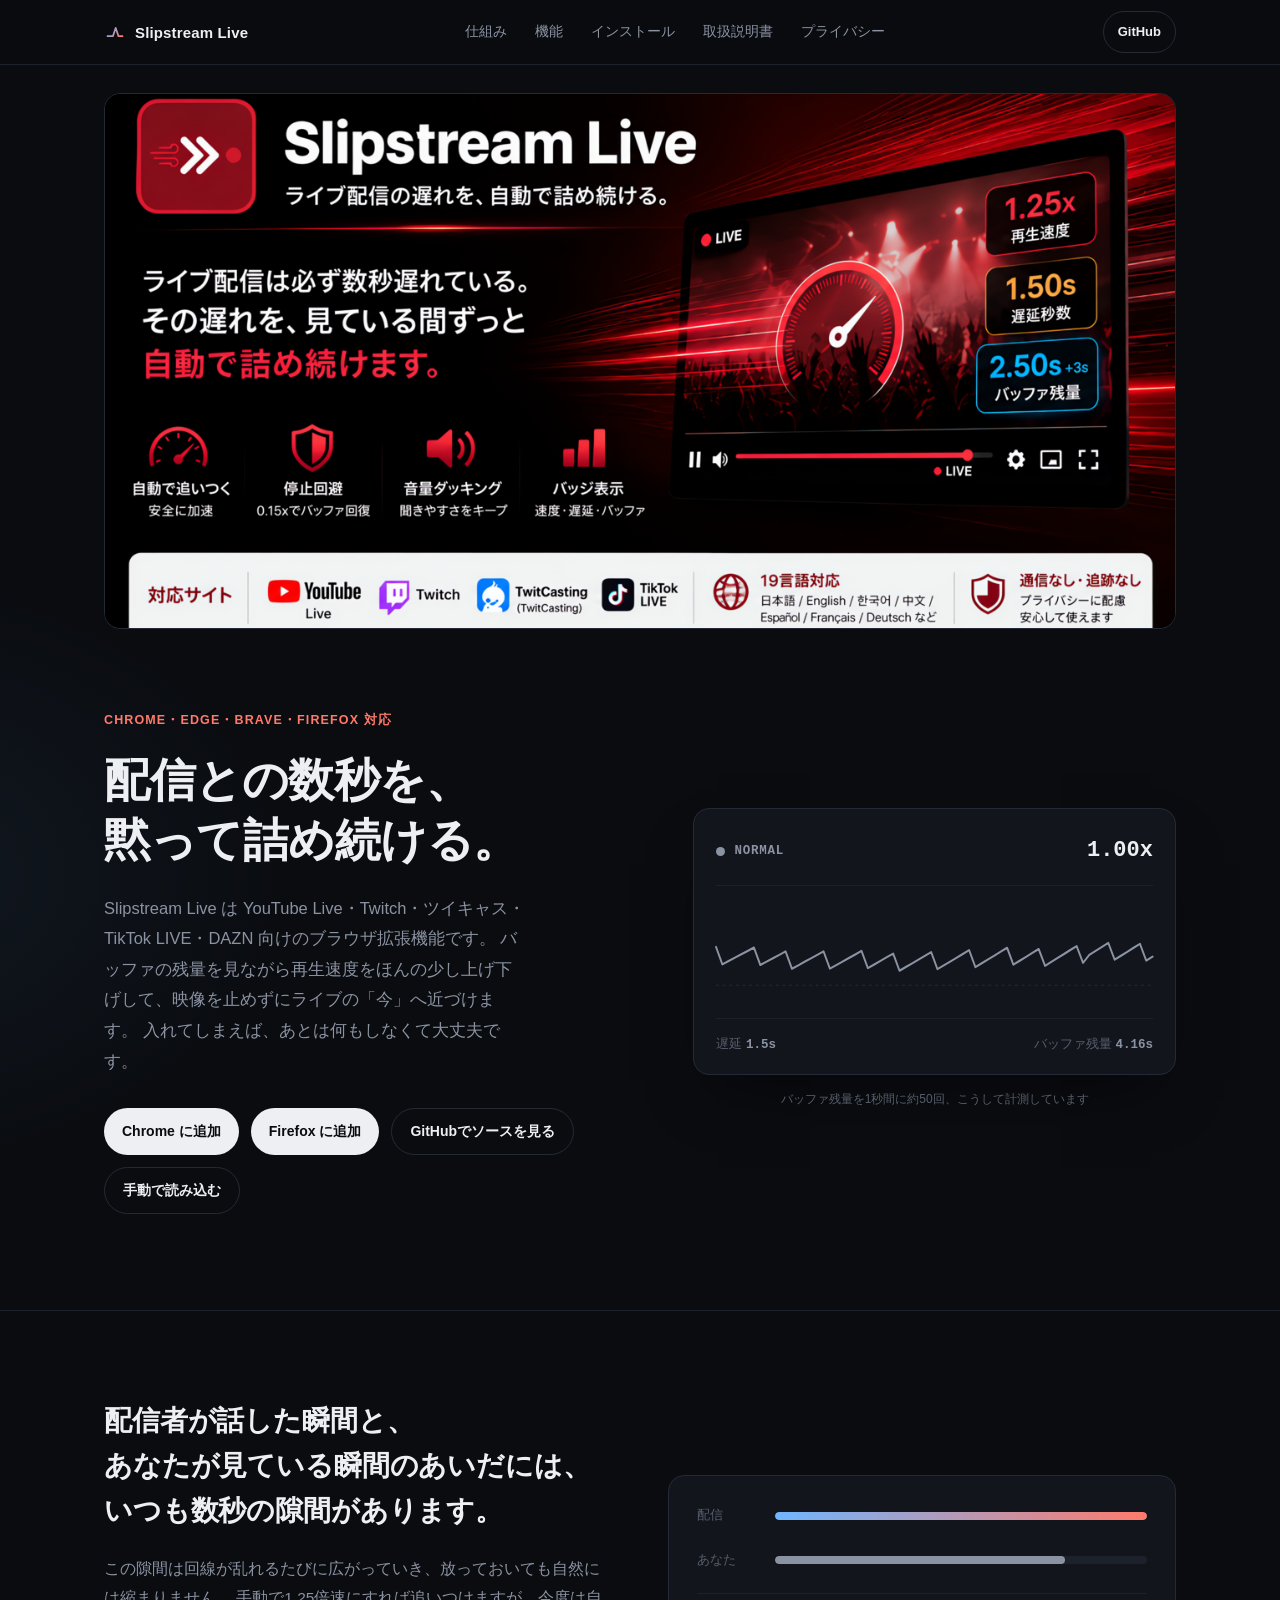
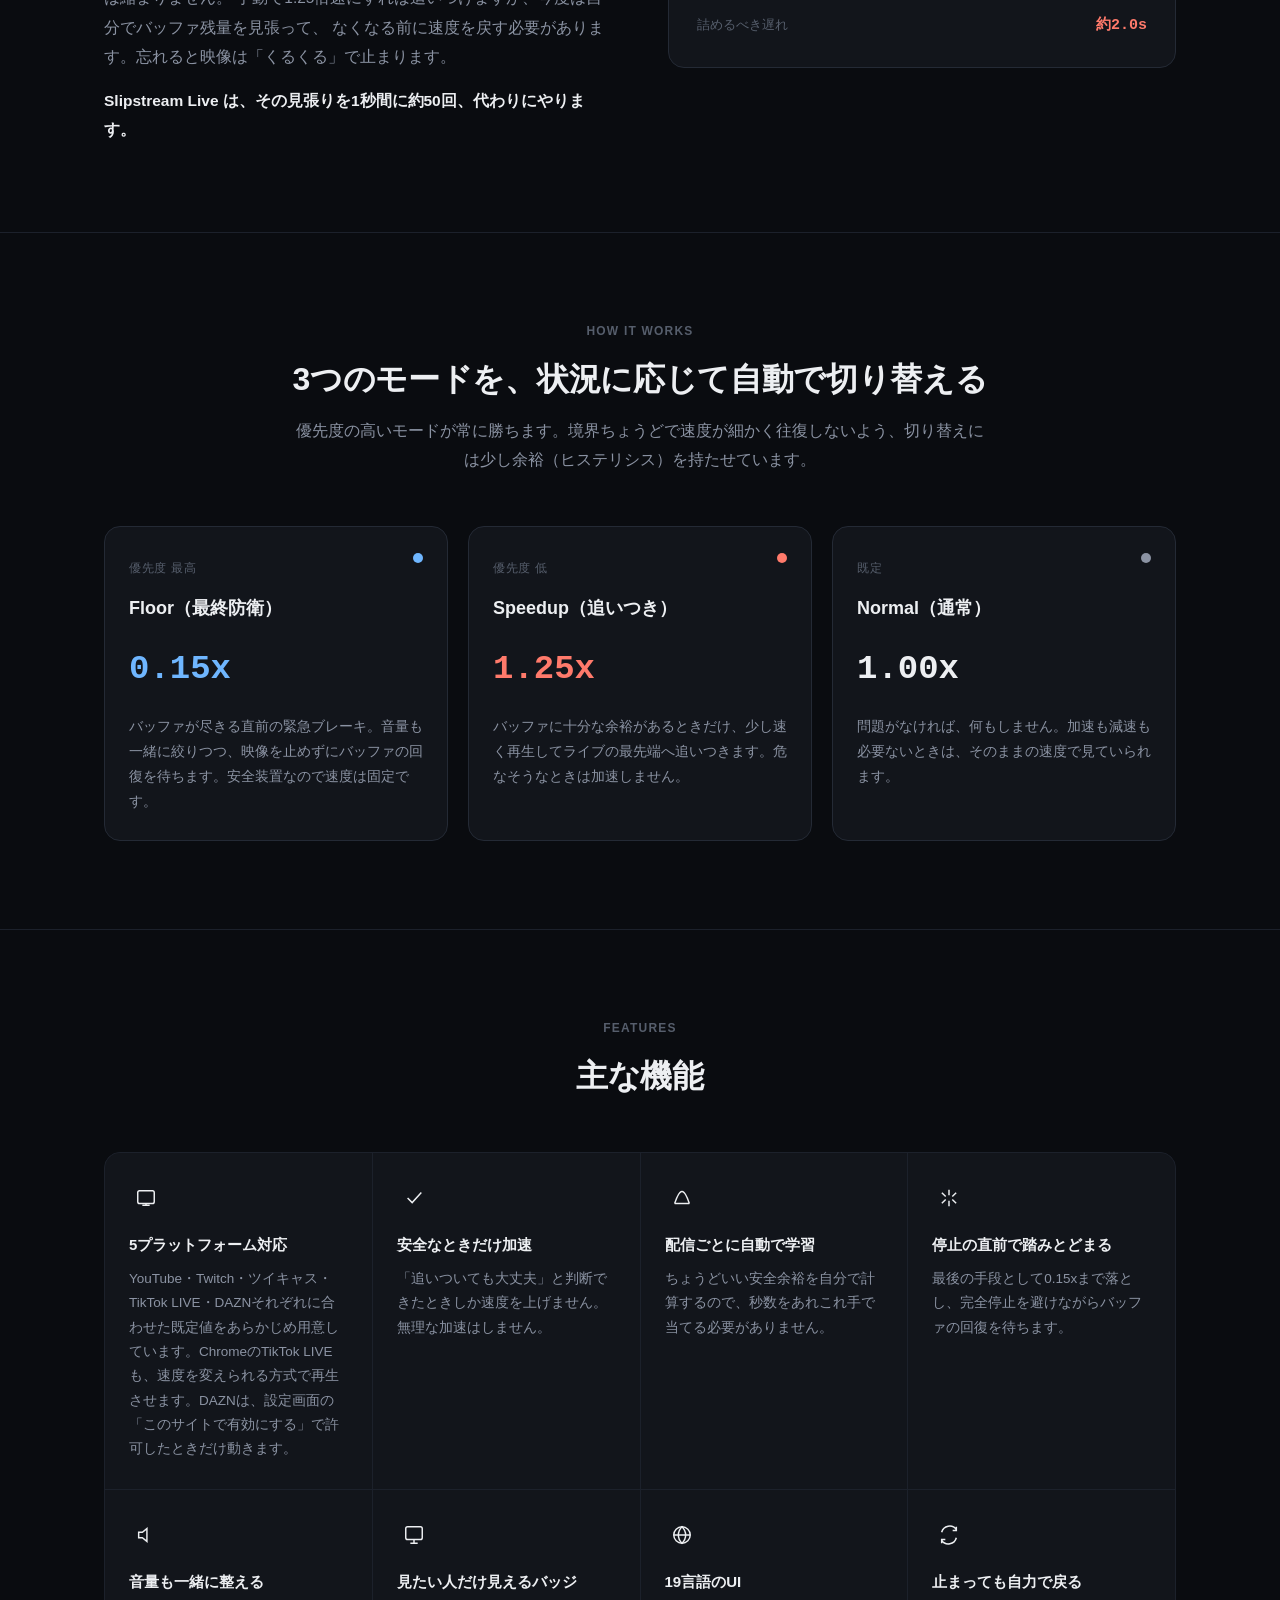
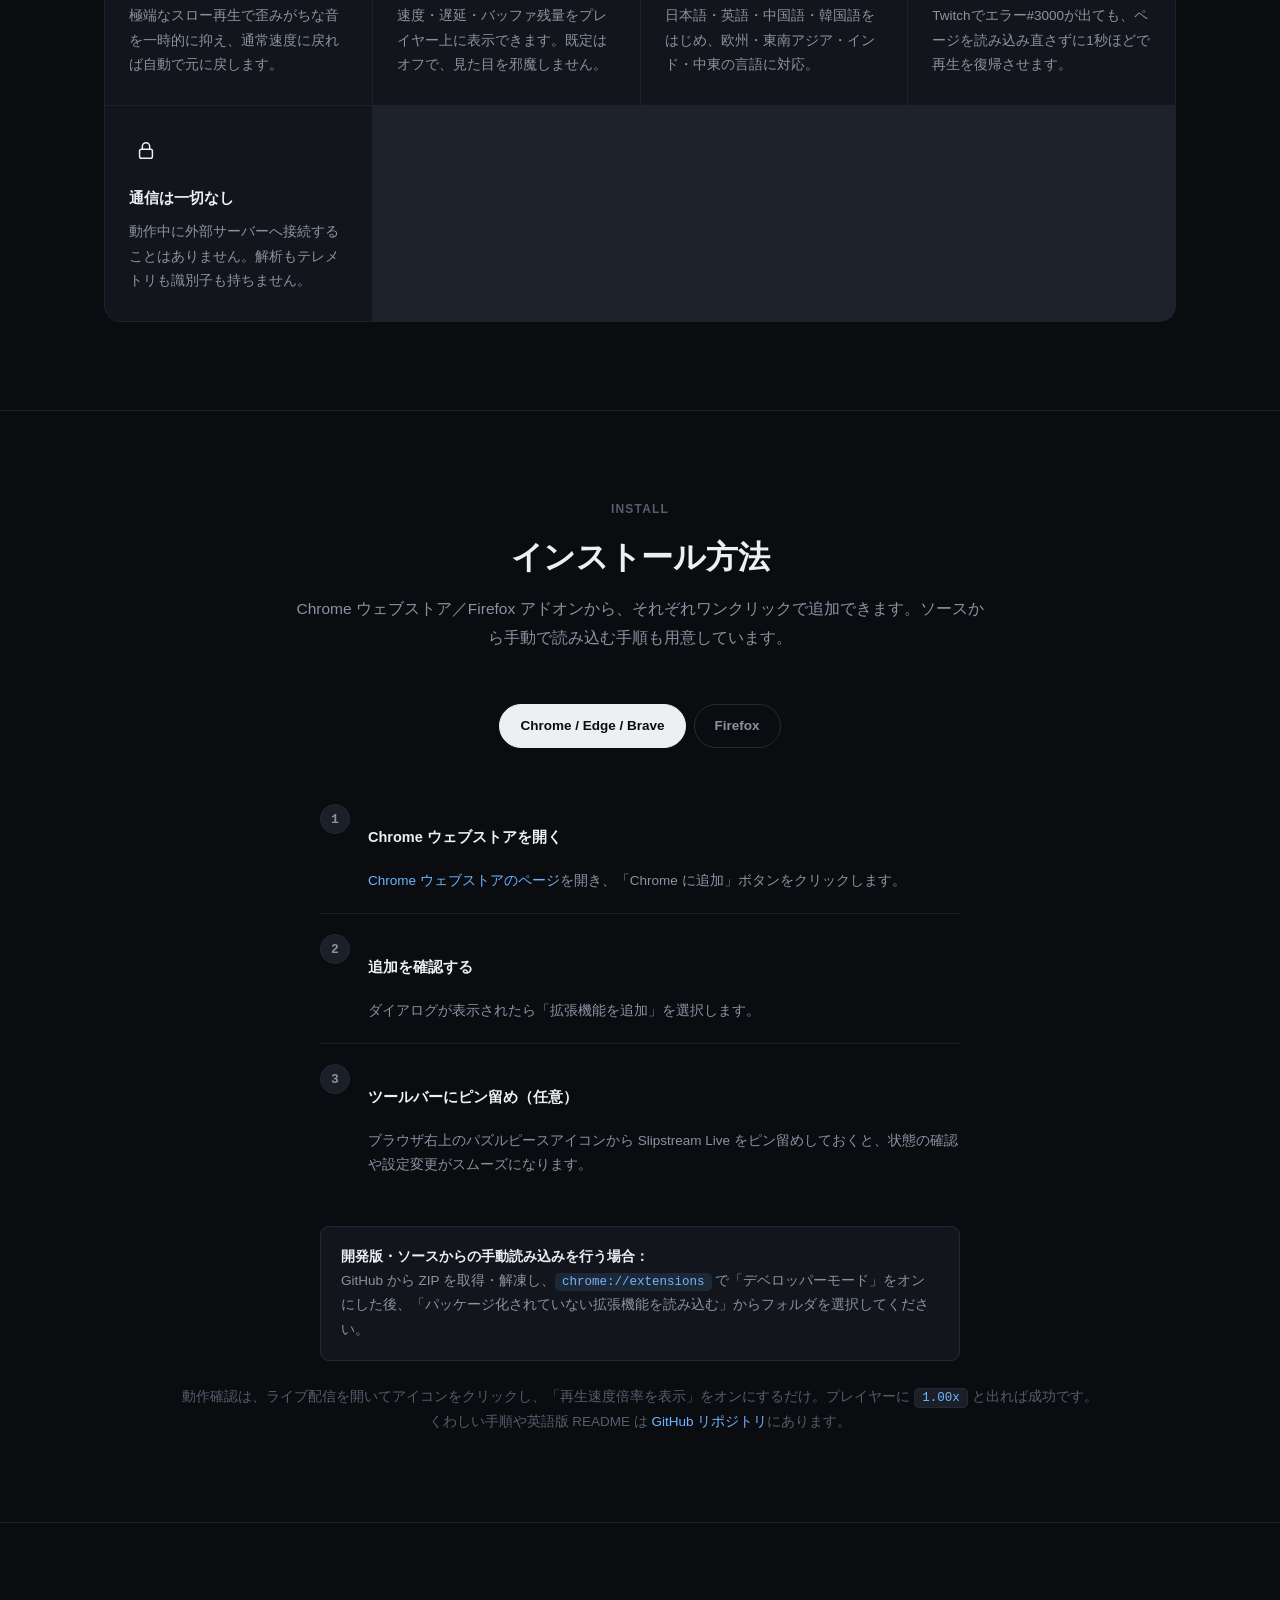
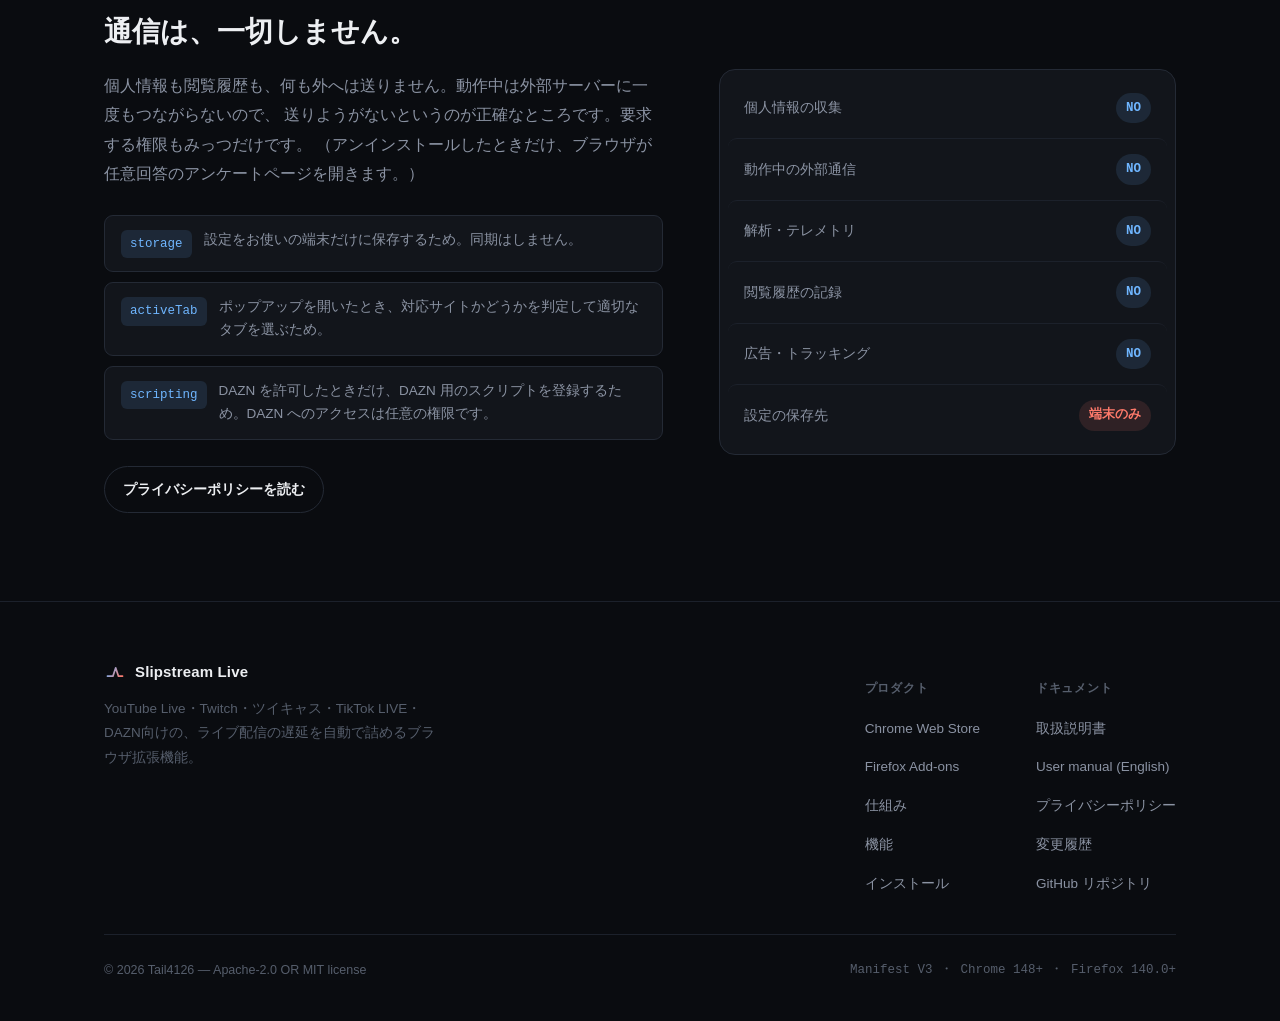
==== commit fb25a5cf: "DAZN（www.dazn.com）のライブ配信に対応し、v1.7.0 としてリリースする。  ■ 追加 - DAZN 用アダプター adapters/dazn.js を追加し、5 つ目の対応サイトに" ====
--- a/docs/index.html
+++ b/docs/index.html
@@ -4,17 +4,17 @@
 <meta charset="UTF-8">
 <meta name="viewport" content="width=device-width, initial-scale=1.0">
 <title>Slipstream Live — 配信との数秒を、黙って詰める</title>
-<meta name="description" content="Slipstream Live は YouTube Live・Twitch・ツイキャス・TikTok LIVE 向けのブラウザ拡張機能です。バッファ残量を見ながら再生速度を自動調整し、映像を止めずにライブの最先端へ近づけ続けます。動作中の通信は一切なし。">
+<meta name="description" content="Slipstream Live は YouTube Live・Twitch・ツイキャス・TikTok LIVE・DAZN 向けのブラウザ拡張機能です。バッファ残量を見ながら再生速度を自動調整し、映像を止めずにライブの最先端へ近づけ続けます。動作中の通信は一切なし。">
 <meta property="og:type" content="website">
 <meta property="og:title" content="Slipstream Live — 配信との数秒を、黙って詰める">
-<meta property="og:description" content="YouTube Live・Twitch・ツイキャス・TikTok LIVE向けのブラウザ拡張機能。バッファ残量を見ながら再生速度を自動調整し、映像を止めずにライブの最先端へ近づけ続けます。動作中の通信は一切なし。">
+<meta property="og:description" content="YouTube Live・Twitch・ツイキャス・TikTok LIVE・DAZN向けのブラウザ拡張機能。バッファ残量を見ながら再生速度を自動調整し、映像を止めずにライブの最先端へ近づけ続けます。動作中の通信は一切なし。">
 <meta property="og:image" content="https://tail4126.github.io/SlipstreamLive/images/slipstreamlive.jpg">
 <meta property="og:image:width" content="1280">
 <meta property="og:image:height" content="640">
 <meta property="og:url" content="https://tail4126.github.io/SlipstreamLive/">
 <meta name="twitter:card" content="summary_large_image">
 <meta name="twitter:title" content="Slipstream Live — 配信との数秒を、黙って詰める">
-<meta name="twitter:description" content="YouTube Live・Twitch・ツイキャス・TikTok LIVE向けのブラウザ拡張機能。動作中の通信は一切なし。">
+<meta name="twitter:description" content="YouTube Live・Twitch・ツイキャス・TikTok LIVE・DAZN向けのブラウザ拡張機能。動作中の通信は一切なし。">
 <meta name="twitter:image" content="https://tail4126.github.io/SlipstreamLive/images/slipstreamlive.jpg">
 <link rel="icon" href="data:,">
 <link rel="stylesheet" href="style.css">
@@ -63,7 +63,7 @@
                 <span class="eyebrow">Chrome・Edge・Brave・Firefox 対応</span>
                 <h1>配信との数秒を、<br>黙って詰め続ける。</h1>
                 <p class="lead">
-                    Slipstream Live は YouTube Live・Twitch・ツイキャス・TikTok LIVE 向けのブラウザ拡張機能です。
+                    Slipstream Live は YouTube Live・Twitch・ツイキャス・TikTok LIVE・DAZN 向けのブラウザ拡張機能です。
                     バッファの残量を見ながら再生速度をほんの少し上げ下げして、映像を止めずにライブの「今」へ近づけます。
                     入れてしまえば、あとは何もしなくて大丈夫です。
                 </p>
@@ -178,8 +178,8 @@
                     <div class="feature-icon">
                         <svg viewBox="0 0 24 24" fill="none" stroke="currentColor" stroke-width="1.6"><rect x="3" y="4" width="18" height="14" rx="2"/><path d="M8 20h8M12 18v2"/></svg>
                     </div>
-                    <h3>4プラットフォーム対応</h3>
-                    <p>YouTube・Twitch・ツイキャス・TikTok LIVEそれぞれに合わせた既定値をあらかじめ用意しています。ChromeのTikTok LIVEも、速度を変えられる方式で再生させます。</p>
+                    <h3>5プラットフォーム対応</h3>
+                    <p>YouTube・Twitch・ツイキャス・TikTok LIVE・DAZNそれぞれに合わせた既定値をあらかじめ用意しています。ChromeのTikTok LIVEも、速度を変えられる方式で再生させます。DAZNは、設定画面の「このサイトで有効にする」で許可したときだけ動きます。</p>
                 </div>
 
                 <div class="feature">
@@ -307,7 +307,7 @@
                         <span class="step-num"></span>
                         <div class="step-body">
                             <h4>追加を許可する</h4>
-                            <p>権限の確認ダイアログが表示されたら「追加」を選択します。求められるのは YouTube・Twitch・ツイキャス・TikTok へのサイトアクセスと設定の保存だけで、データ収集はありません。</p>
+                            <p>権限の確認ダイアログが表示されたら「追加」を選択します。求められるのは YouTube・Twitch・ツイキャス・TikTok へのサイトアクセスと設定の保存だけで、データ収集はありません。DAZN へのアクセスは、使いたくなったときに設定画面から許可します。</p>
                         </div>
                     </div>
                     <div class="step">
@@ -338,7 +338,7 @@
                 <h2>通信は、一切しません。</h2>
                 <p>
                     個人情報も閲覧履歴も、何も外へは送りません。動作中は外部サーバーに一度もつながらないので、
-                    送りようがないというのが正確なところです。要求する権限もふたつだけです。
+                    送りようがないというのが正確なところです。要求する権限もみっつだけです。
                     （アンインストールしたときだけ、ブラウザが任意回答のアンケートページを開きます。）
                 </p>
                 <div class="perm-list">
@@ -349,6 +349,10 @@
                     <div class="perm-item">
                         <code>activeTab</code>
                         <span>ポップアップを開いたとき、対応サイトかどうかを判定して適切なタブを選ぶため。</span>
+                    </div>
+                    <div class="perm-item">
+                        <code>scripting</code>
+                        <span>DAZN を許可したときだけ、DAZN 用のスクリプトを登録するため。DAZN へのアクセスは任意の権限です。</span>
                     </div>
                 </div>
                 <div class="privacy-cta">
@@ -385,7 +389,7 @@
                     </svg>
                     <span>Slipstream Live</span>
                 </a>
-                <p>YouTube Live・Twitch・ツイキャス・TikTok LIVE向けの、ライブ配信の遅延を自動で詰めるブラウザ拡張機能。</p>
+                <p>YouTube Live・Twitch・ツイキャス・TikTok LIVE・DAZN向けの、ライブ配信の遅延を自動で詰めるブラウザ拡張機能。</p>
             </div>
             <div class="footer-links">
                 <div class="footer-col">
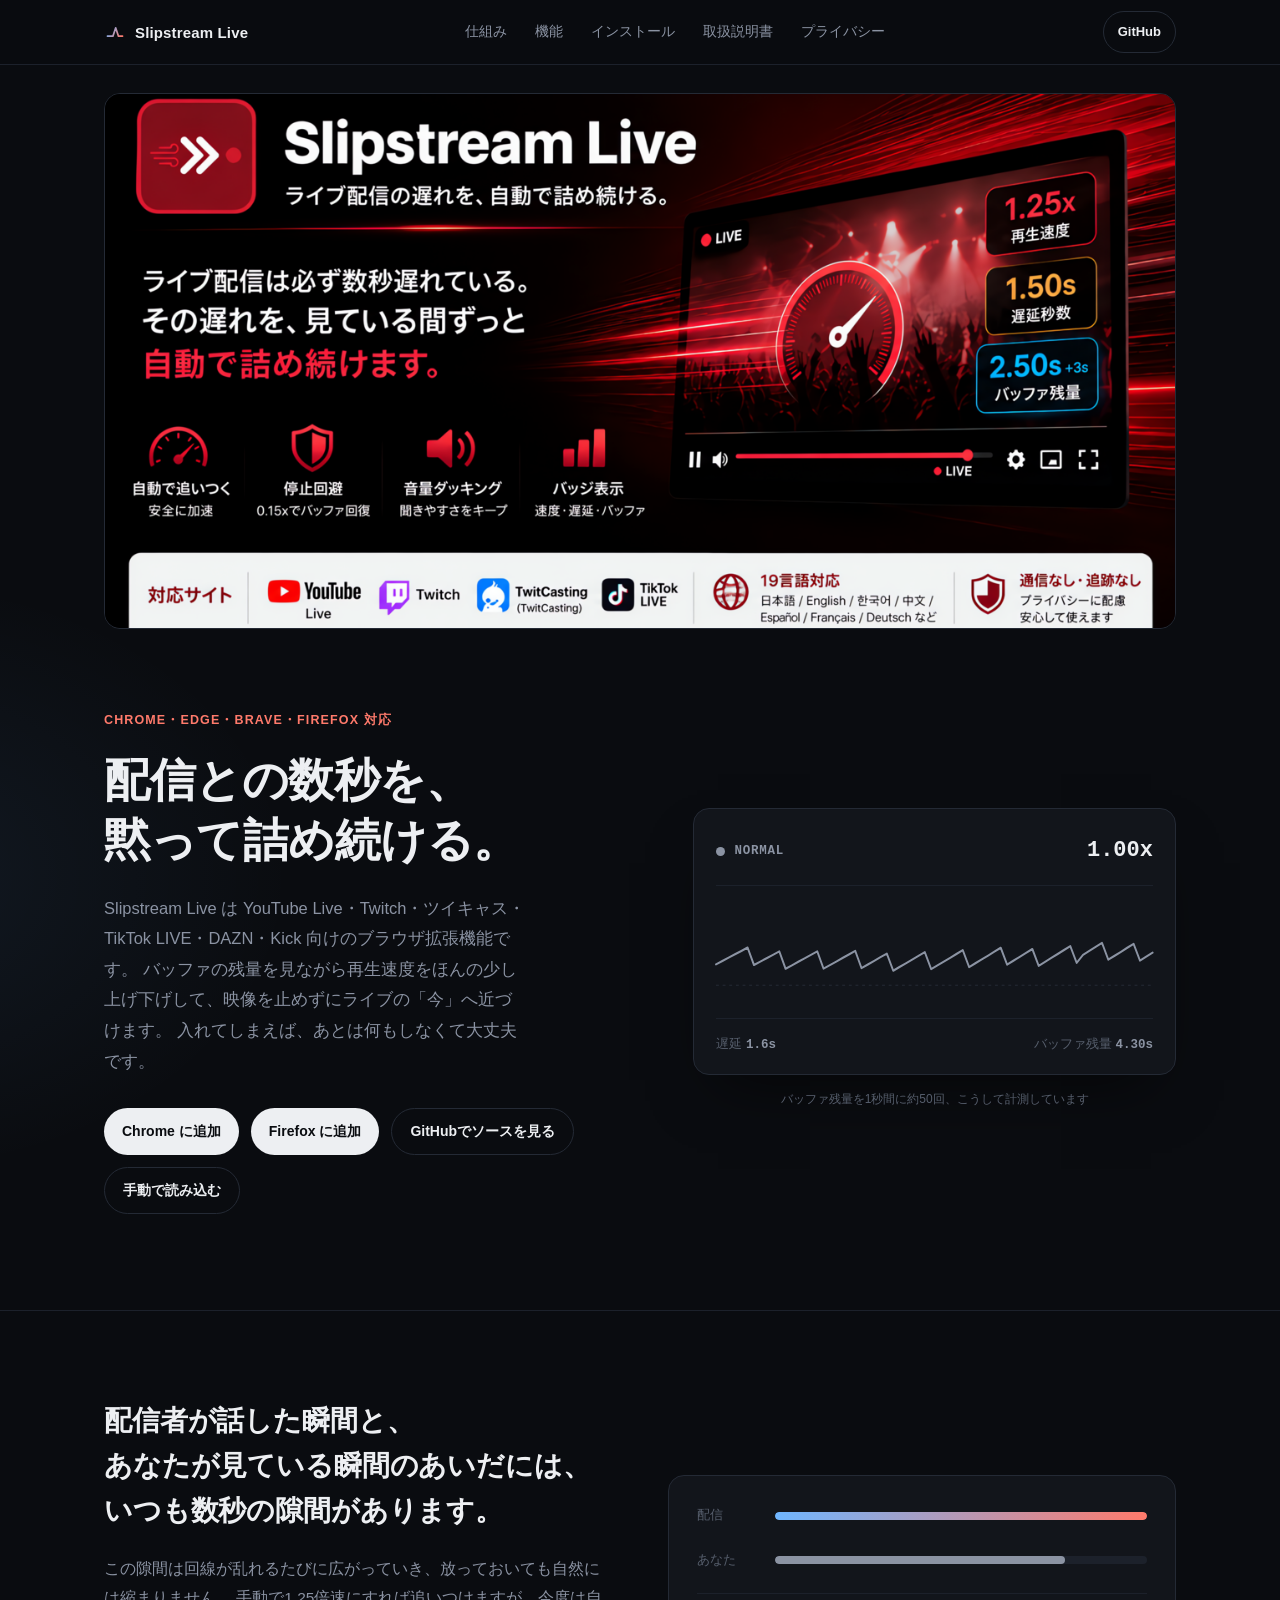
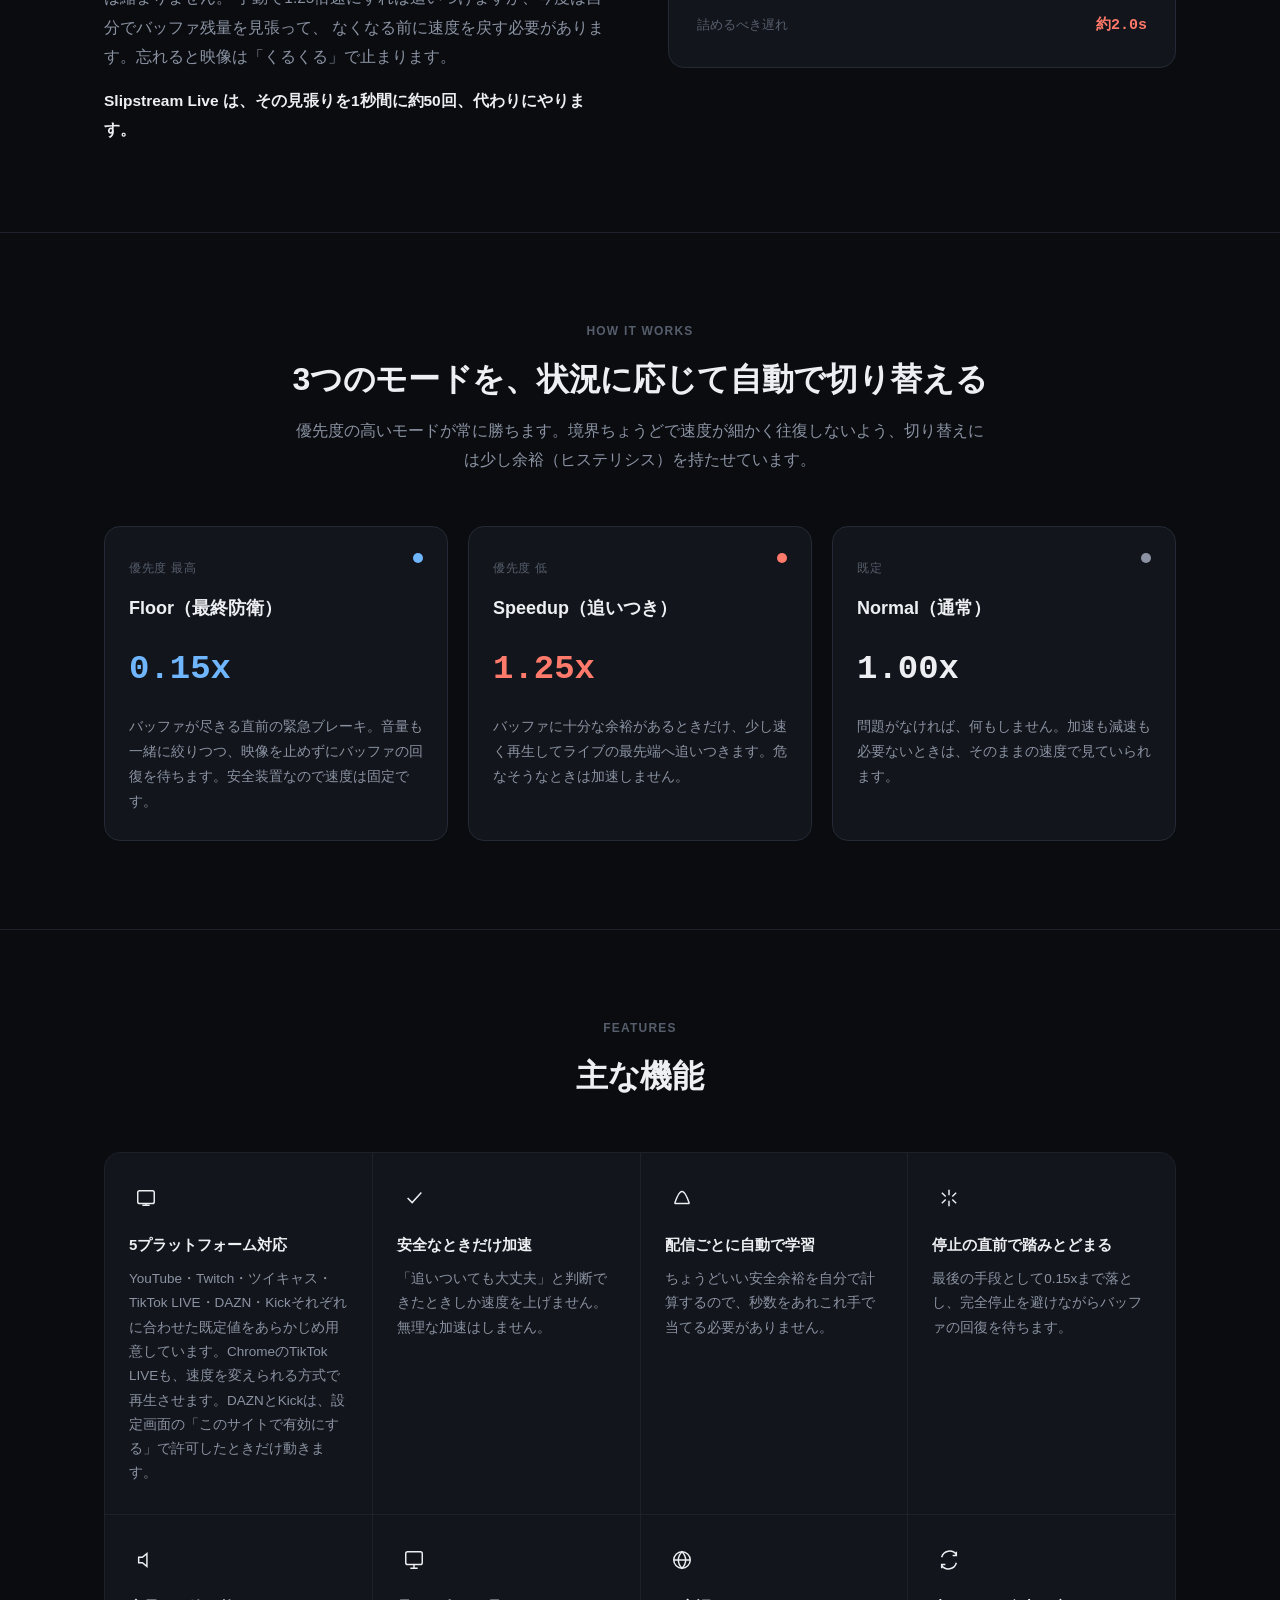
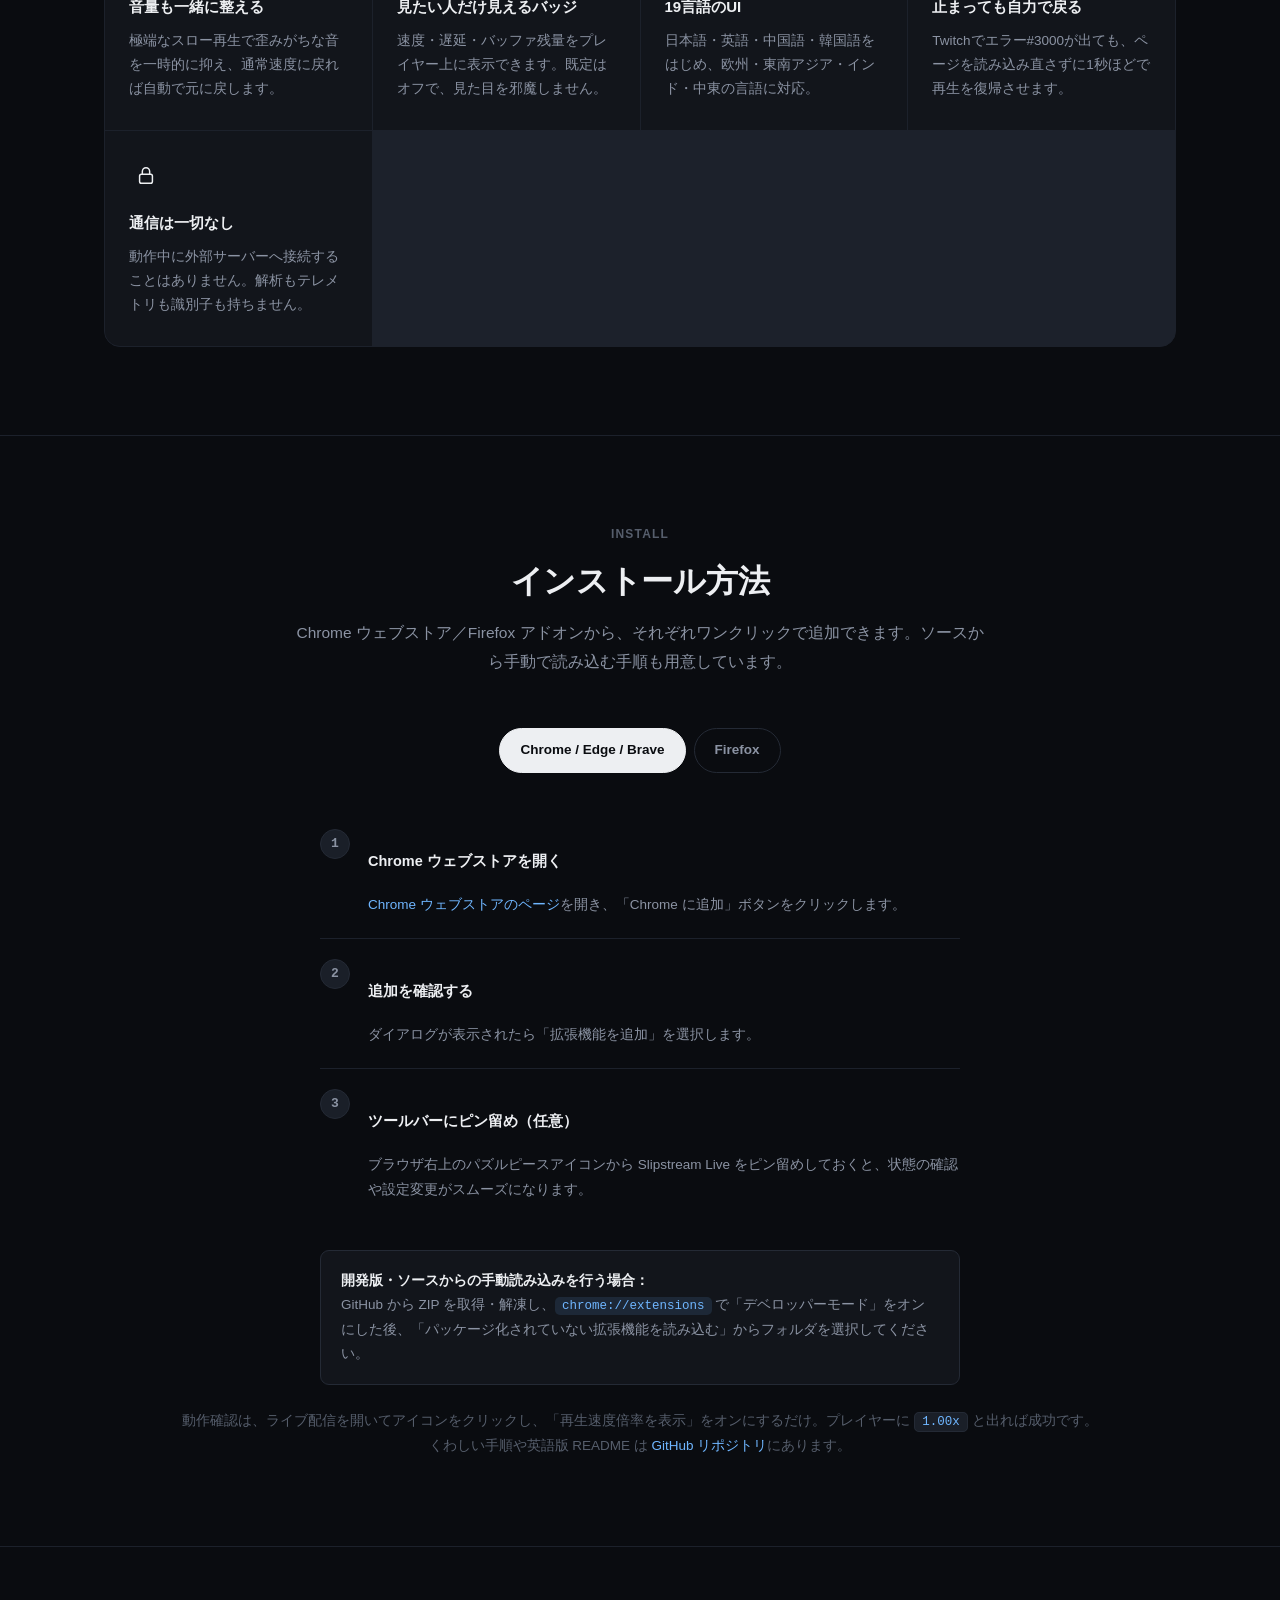
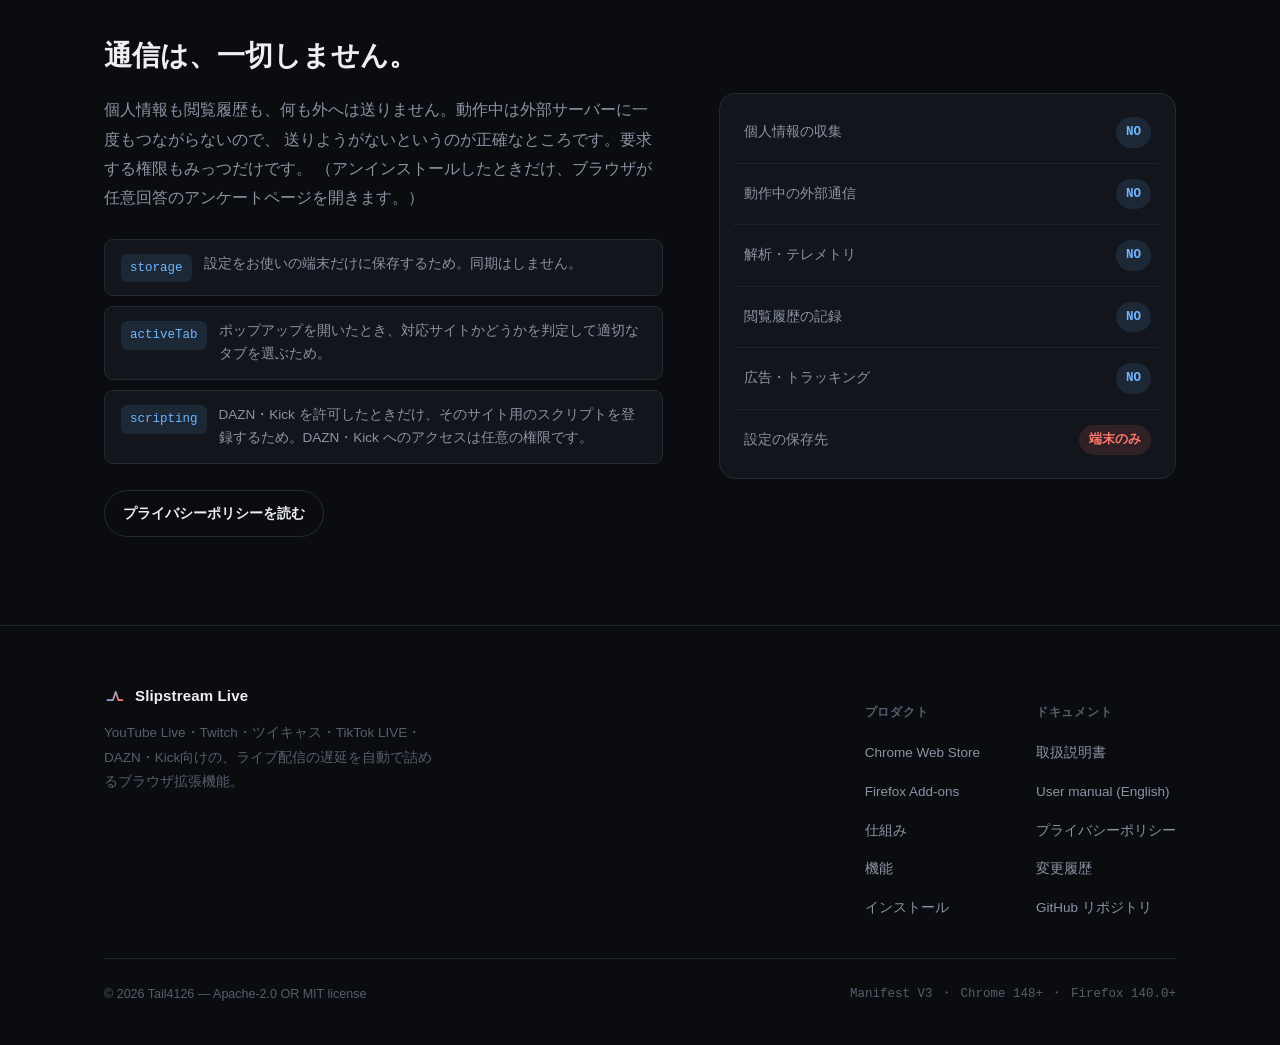
==== commit 4551d434: "1.8.0: Kick に対応し、自動調整の設定を手動の閾値の上へ移動 Kick（kick.com と、埋め込み用の player.kick.com）のライブ配信に対応した。  - Kick は DA" ====
--- a/docs/index.html
+++ b/docs/index.html
@@ -4,17 +4,17 @@
 <meta charset="UTF-8">
 <meta name="viewport" content="width=device-width, initial-scale=1.0">
 <title>Slipstream Live — 配信との数秒を、黙って詰める</title>
-<meta name="description" content="Slipstream Live は YouTube Live・Twitch・ツイキャス・TikTok LIVE・DAZN 向けのブラウザ拡張機能です。バッファ残量を見ながら再生速度を自動調整し、映像を止めずにライブの最先端へ近づけ続けます。動作中の通信は一切なし。">
+<meta name="description" content="Slipstream Live は YouTube Live・Twitch・ツイキャス・TikTok LIVE・DAZN・Kick 向けのブラウザ拡張機能です。バッファ残量を見ながら再生速度を自動調整し、映像を止めずにライブの最先端へ近づけ続けます。動作中の通信は一切なし。">
 <meta property="og:type" content="website">
 <meta property="og:title" content="Slipstream Live — 配信との数秒を、黙って詰める">
-<meta property="og:description" content="YouTube Live・Twitch・ツイキャス・TikTok LIVE・DAZN向けのブラウザ拡張機能。バッファ残量を見ながら再生速度を自動調整し、映像を止めずにライブの最先端へ近づけ続けます。動作中の通信は一切なし。">
+<meta property="og:description" content="YouTube Live・Twitch・ツイキャス・TikTok LIVE・DAZN・Kick向けのブラウザ拡張機能。バッファ残量を見ながら再生速度を自動調整し、映像を止めずにライブの最先端へ近づけ続けます。動作中の通信は一切なし。">
 <meta property="og:image" content="https://tail4126.github.io/SlipstreamLive/images/slipstreamlive.jpg">
 <meta property="og:image:width" content="1280">
 <meta property="og:image:height" content="640">
 <meta property="og:url" content="https://tail4126.github.io/SlipstreamLive/">
 <meta name="twitter:card" content="summary_large_image">
 <meta name="twitter:title" content="Slipstream Live — 配信との数秒を、黙って詰める">
-<meta name="twitter:description" content="YouTube Live・Twitch・ツイキャス・TikTok LIVE・DAZN向けのブラウザ拡張機能。動作中の通信は一切なし。">
+<meta name="twitter:description" content="YouTube Live・Twitch・ツイキャス・TikTok LIVE・DAZN・Kick向けのブラウザ拡張機能。動作中の通信は一切なし。">
 <meta name="twitter:image" content="https://tail4126.github.io/SlipstreamLive/images/slipstreamlive.jpg">
 <link rel="icon" href="data:,">
 <link rel="stylesheet" href="style.css">
@@ -63,7 +63,7 @@
                 <span class="eyebrow">Chrome・Edge・Brave・Firefox 対応</span>
                 <h1>配信との数秒を、<br>黙って詰め続ける。</h1>
                 <p class="lead">
-                    Slipstream Live は YouTube Live・Twitch・ツイキャス・TikTok LIVE・DAZN 向けのブラウザ拡張機能です。
+                    Slipstream Live は YouTube Live・Twitch・ツイキャス・TikTok LIVE・DAZN・Kick 向けのブラウザ拡張機能です。
                     バッファの残量を見ながら再生速度をほんの少し上げ下げして、映像を止めずにライブの「今」へ近づけます。
                     入れてしまえば、あとは何もしなくて大丈夫です。
                 </p>
@@ -179,7 +179,7 @@
                         <svg viewBox="0 0 24 24" fill="none" stroke="currentColor" stroke-width="1.6"><rect x="3" y="4" width="18" height="14" rx="2"/><path d="M8 20h8M12 18v2"/></svg>
                     </div>
                     <h3>5プラットフォーム対応</h3>
-                    <p>YouTube・Twitch・ツイキャス・TikTok LIVE・DAZNそれぞれに合わせた既定値をあらかじめ用意しています。ChromeのTikTok LIVEも、速度を変えられる方式で再生させます。DAZNは、設定画面の「このサイトで有効にする」で許可したときだけ動きます。</p>
+                    <p>YouTube・Twitch・ツイキャス・TikTok LIVE・DAZN・Kickそれぞれに合わせた既定値をあらかじめ用意しています。ChromeのTikTok LIVEも、速度を変えられる方式で再生させます。DAZNとKickは、設定画面の「このサイトで有効にする」で許可したときだけ動きます。</p>
                 </div>
 
                 <div class="feature">
@@ -307,7 +307,7 @@
                         <span class="step-num"></span>
                         <div class="step-body">
                             <h4>追加を許可する</h4>
-                            <p>権限の確認ダイアログが表示されたら「追加」を選択します。求められるのは YouTube・Twitch・ツイキャス・TikTok へのサイトアクセスと設定の保存だけで、データ収集はありません。DAZN へのアクセスは、使いたくなったときに設定画面から許可します。</p>
+                            <p>権限の確認ダイアログが表示されたら「追加」を選択します。求められるのは YouTube・Twitch・ツイキャス・TikTok へのサイトアクセスと設定の保存だけで、データ収集はありません。DAZN・Kick へのアクセスは、使いたくなったときに設定画面から許可します。</p>
                         </div>
                     </div>
                     <div class="step">
@@ -352,7 +352,7 @@
                     </div>
                     <div class="perm-item">
                         <code>scripting</code>
-                        <span>DAZN を許可したときだけ、DAZN 用のスクリプトを登録するため。DAZN へのアクセスは任意の権限です。</span>
+                        <span>DAZN・Kick を許可したときだけ、そのサイト用のスクリプトを登録するため。DAZN・Kick へのアクセスは任意の権限です。</span>
                     </div>
                 </div>
                 <div class="privacy-cta">
@@ -389,7 +389,7 @@
                     </svg>
                     <span>Slipstream Live</span>
                 </a>
-                <p>YouTube Live・Twitch・ツイキャス・TikTok LIVE・DAZN向けの、ライブ配信の遅延を自動で詰めるブラウザ拡張機能。</p>
+                <p>YouTube Live・Twitch・ツイキャス・TikTok LIVE・DAZN・Kick向けの、ライブ配信の遅延を自動で詰めるブラウザ拡張機能。</p>
             </div>
             <div class="footer-links">
                 <div class="footer-col">
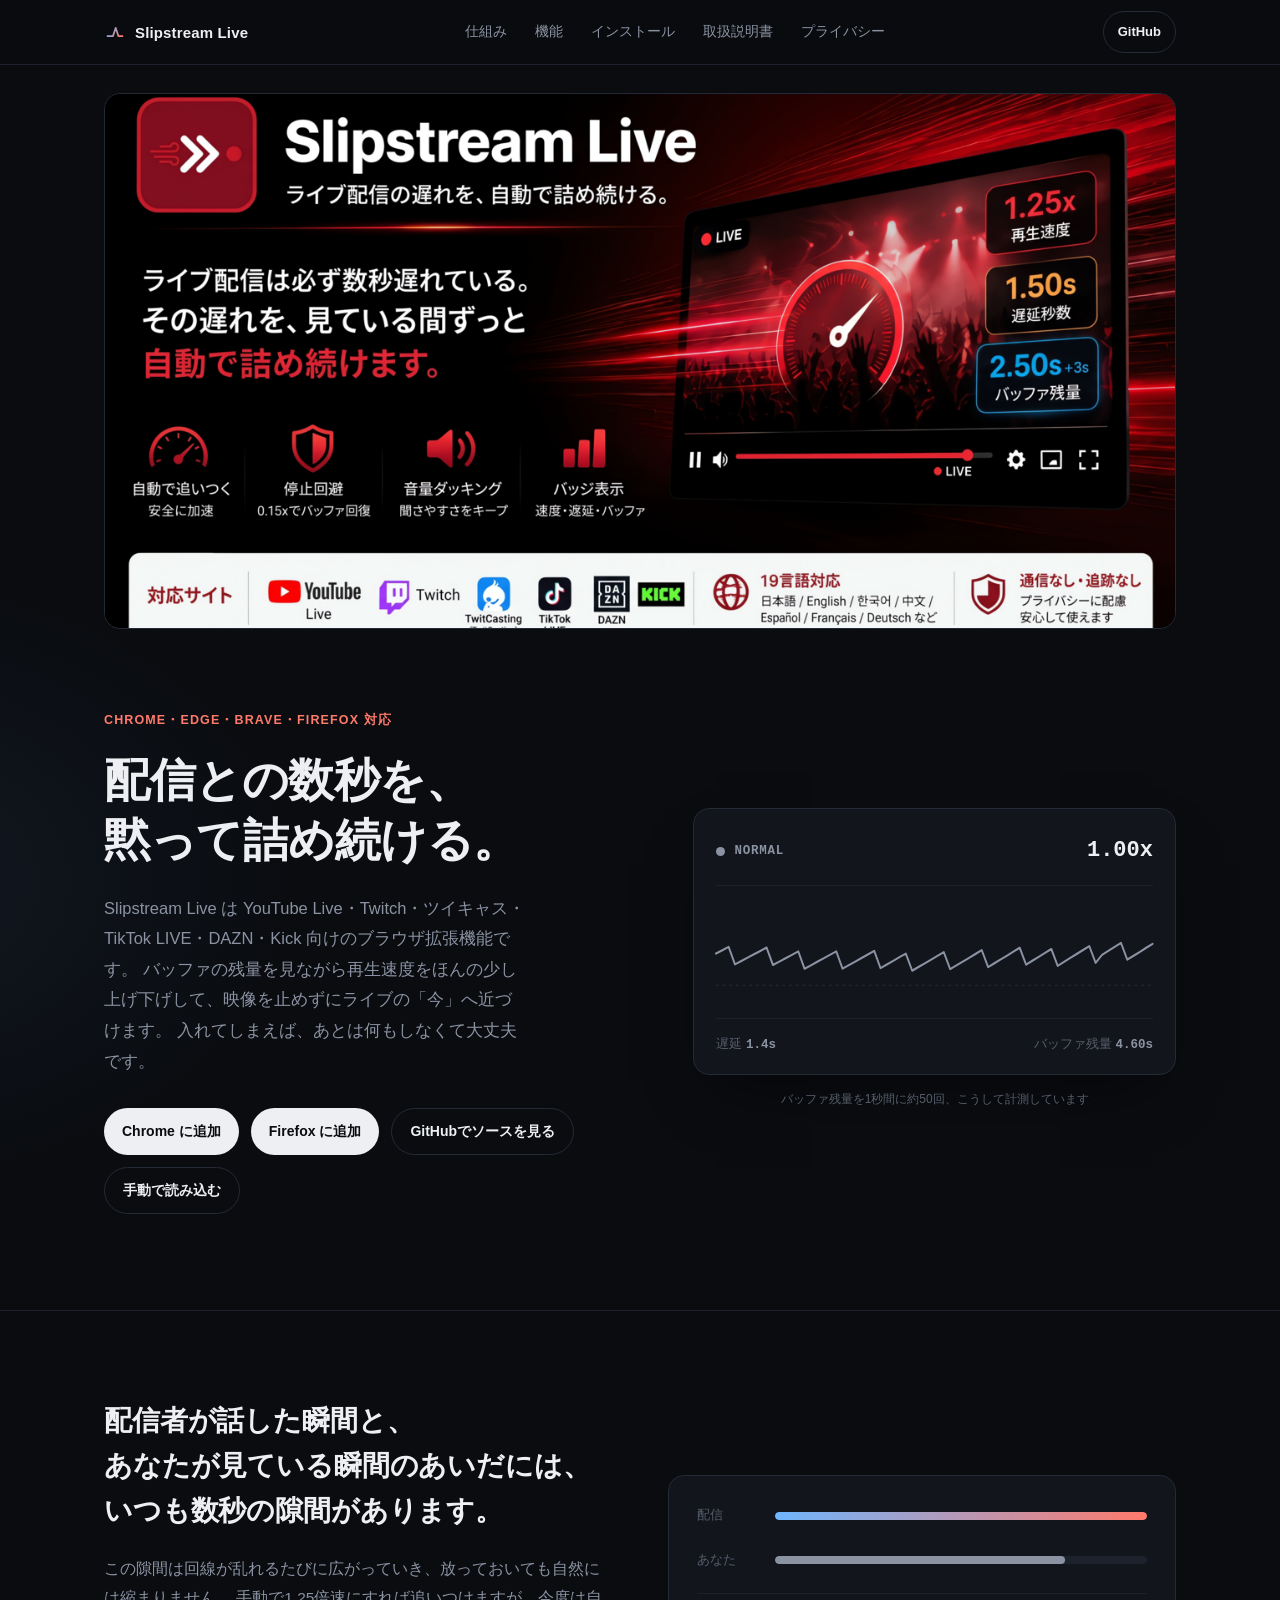
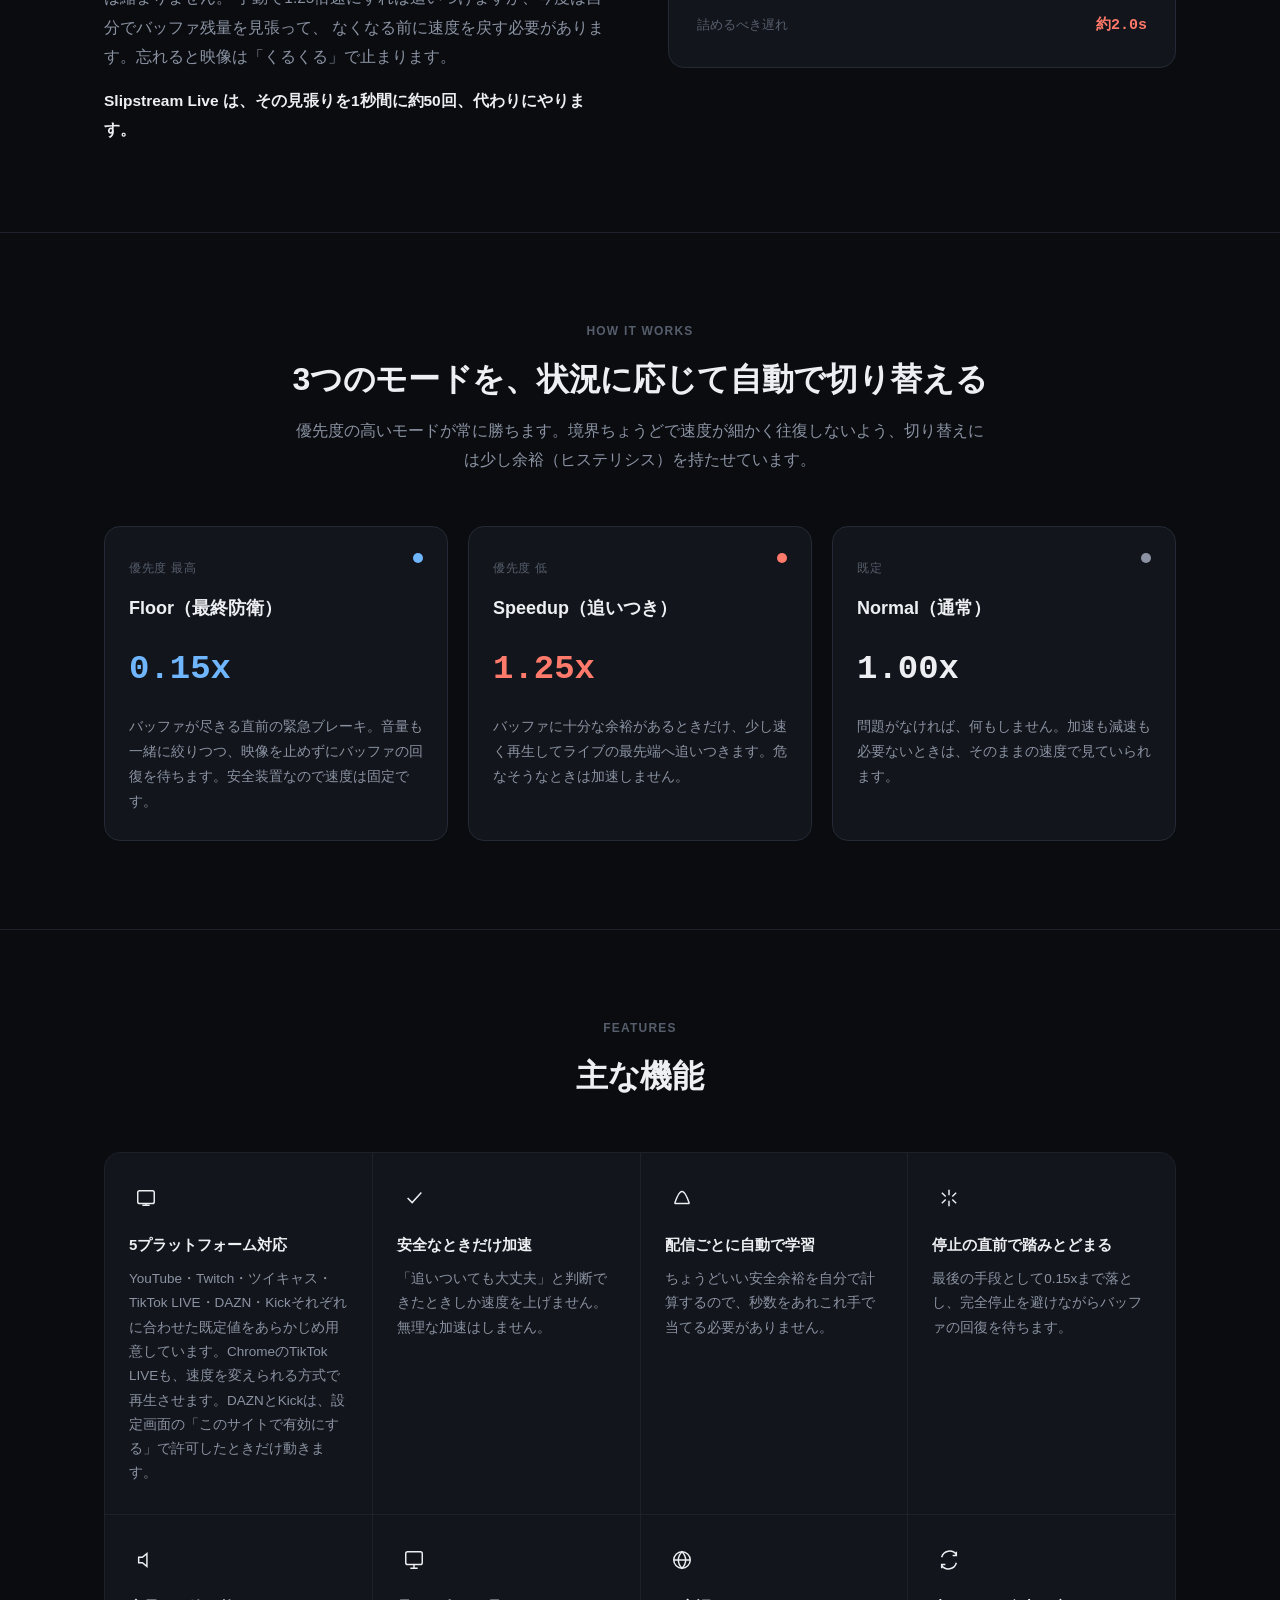
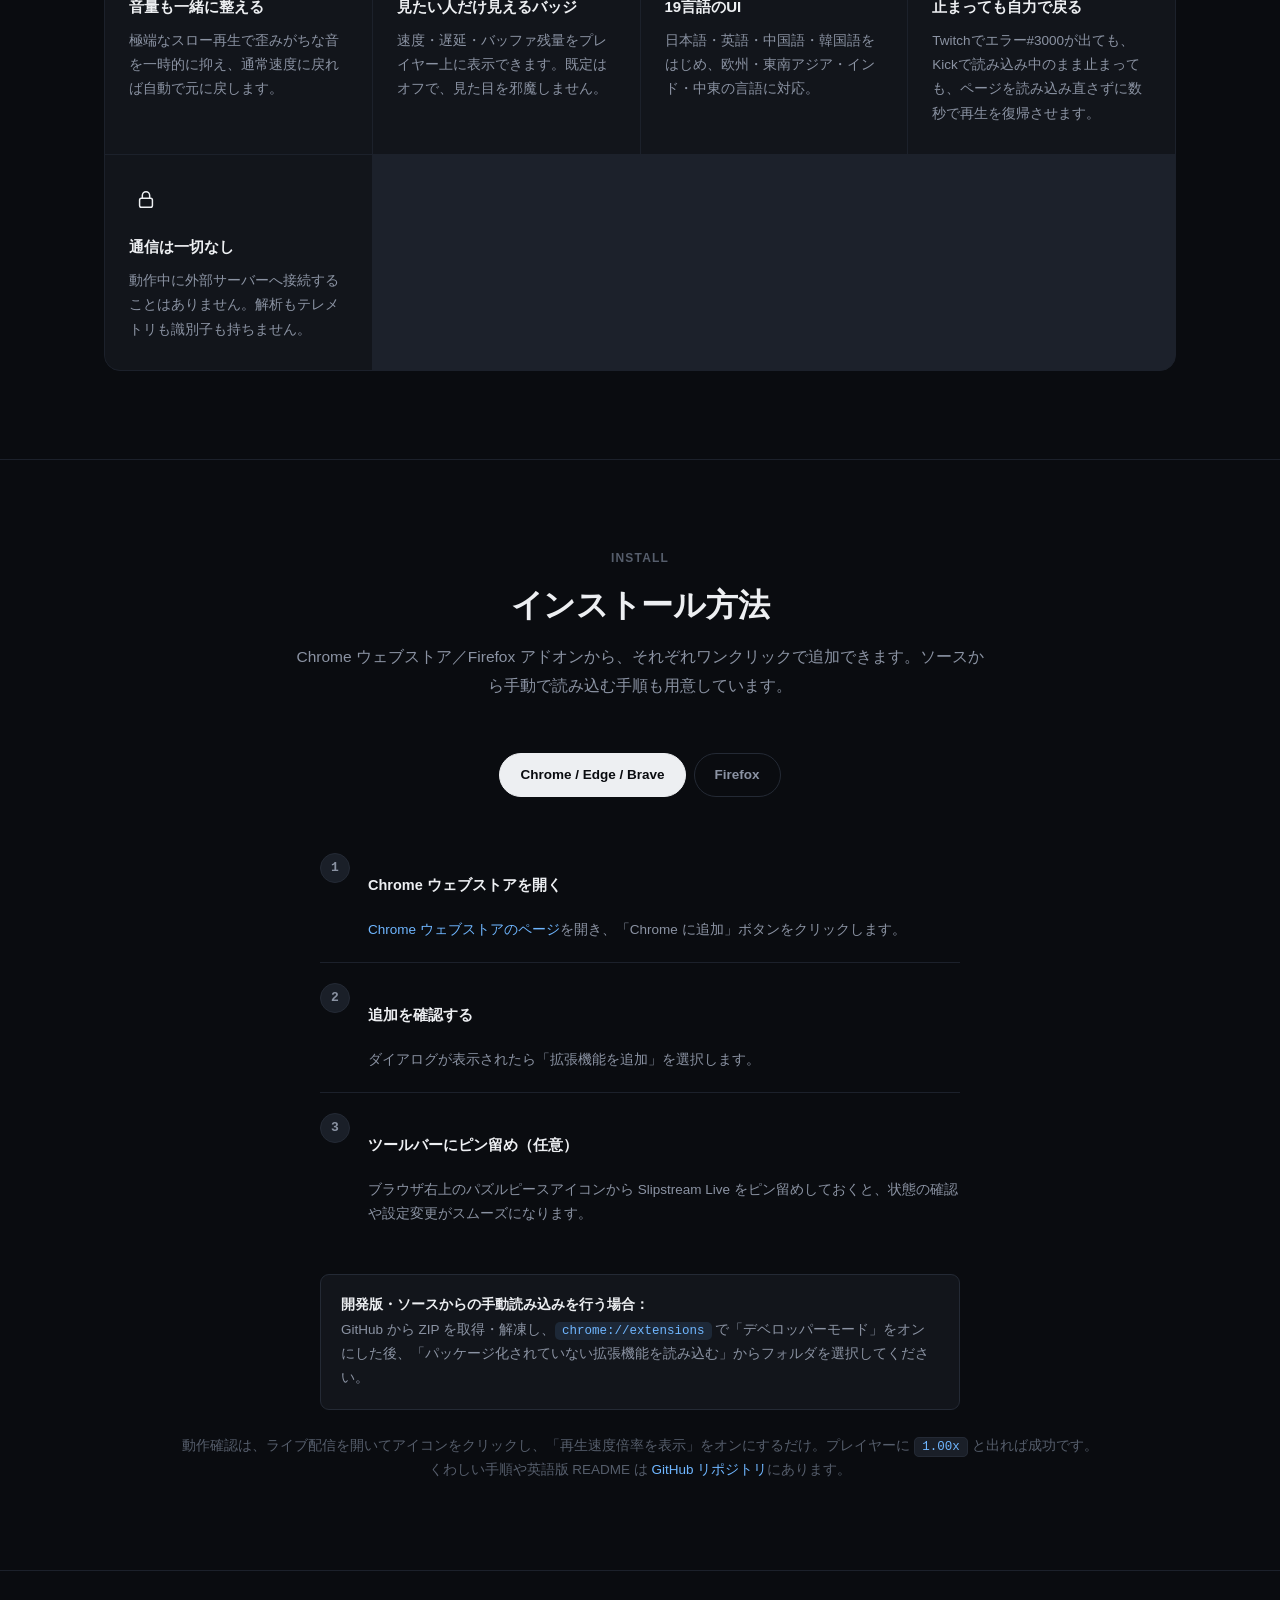
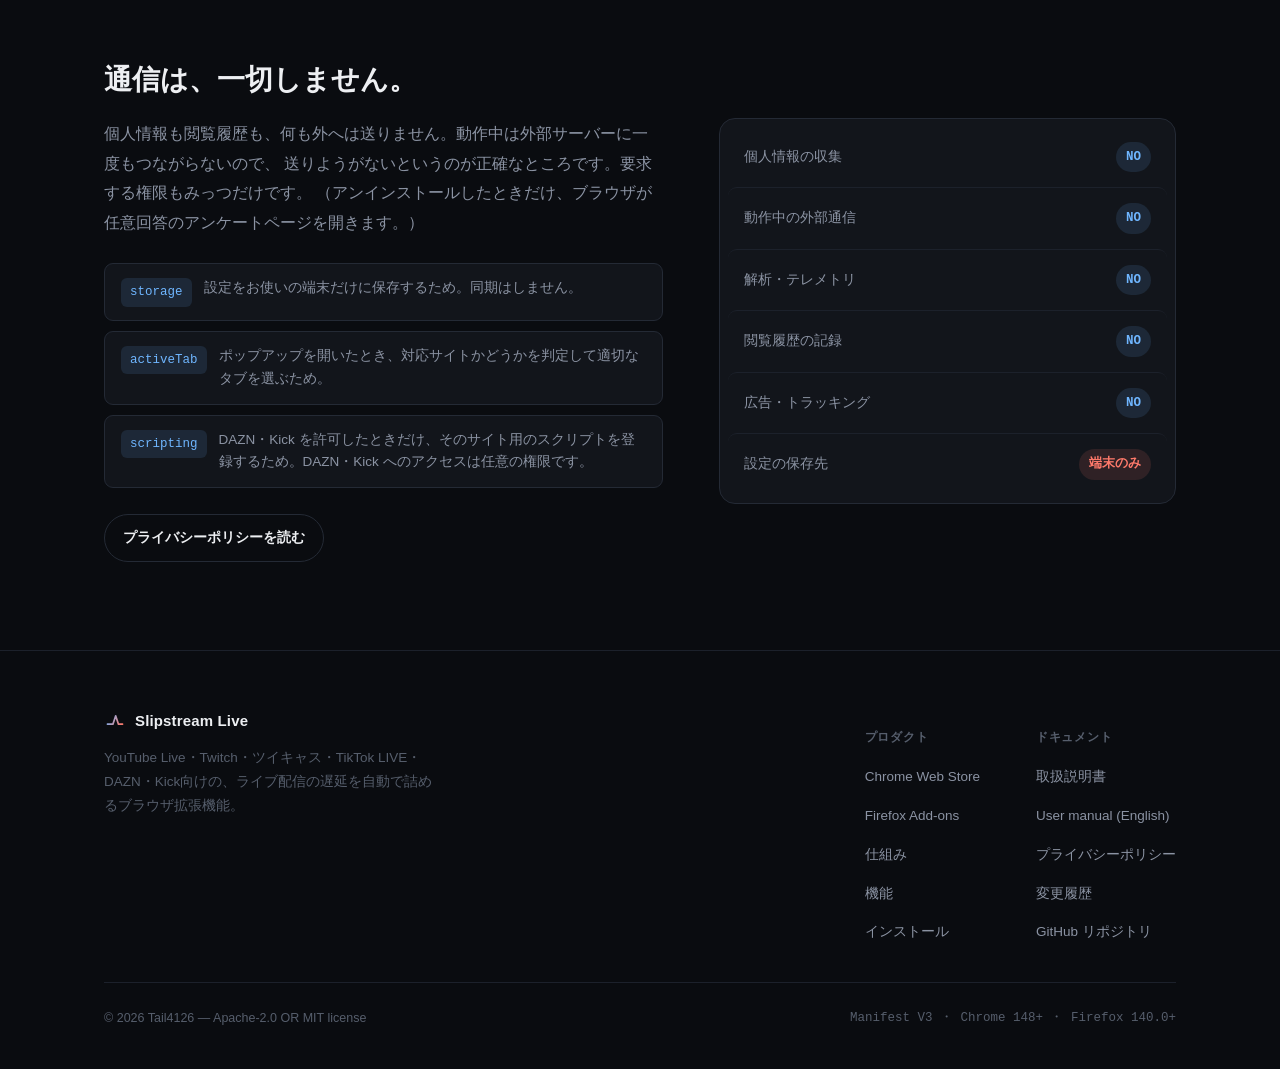
==== commit 5d24329c: "1.9.0: Kick の既定値を途切れに強い値にし、くるくる表示のまま止まったときの自動復帰を追加 Kick は映像データの到着が 10 秒ほど途切れることが多く、いったん読み込み中の くるくる表示" ====
--- a/docs/index.html
+++ b/docs/index.html
@@ -235,7 +235,7 @@
                         <svg viewBox="0 0 24 24" fill="none" stroke="currentColor" stroke-width="1.6"><path d="M20 6A9 9 0 004 9"/><path d="M20 3v4h-4"/><path d="M4 18a9 9 0 0016-3"/><path d="M4 21v-4h4"/></svg>
                     </div>
                     <h3>止まっても自力で戻る</h3>
-                    <p>Twitchでエラー#3000が出ても、ページを読み込み直さずに1秒ほどで再生を復帰させます。</p>
+                    <p>Twitchでエラー#3000が出ても、Kickで読み込み中のまま止まっても、ページを読み込み直さずに数秒で再生を復帰させます。</p>
                 </div>
 
                 <div class="feature">
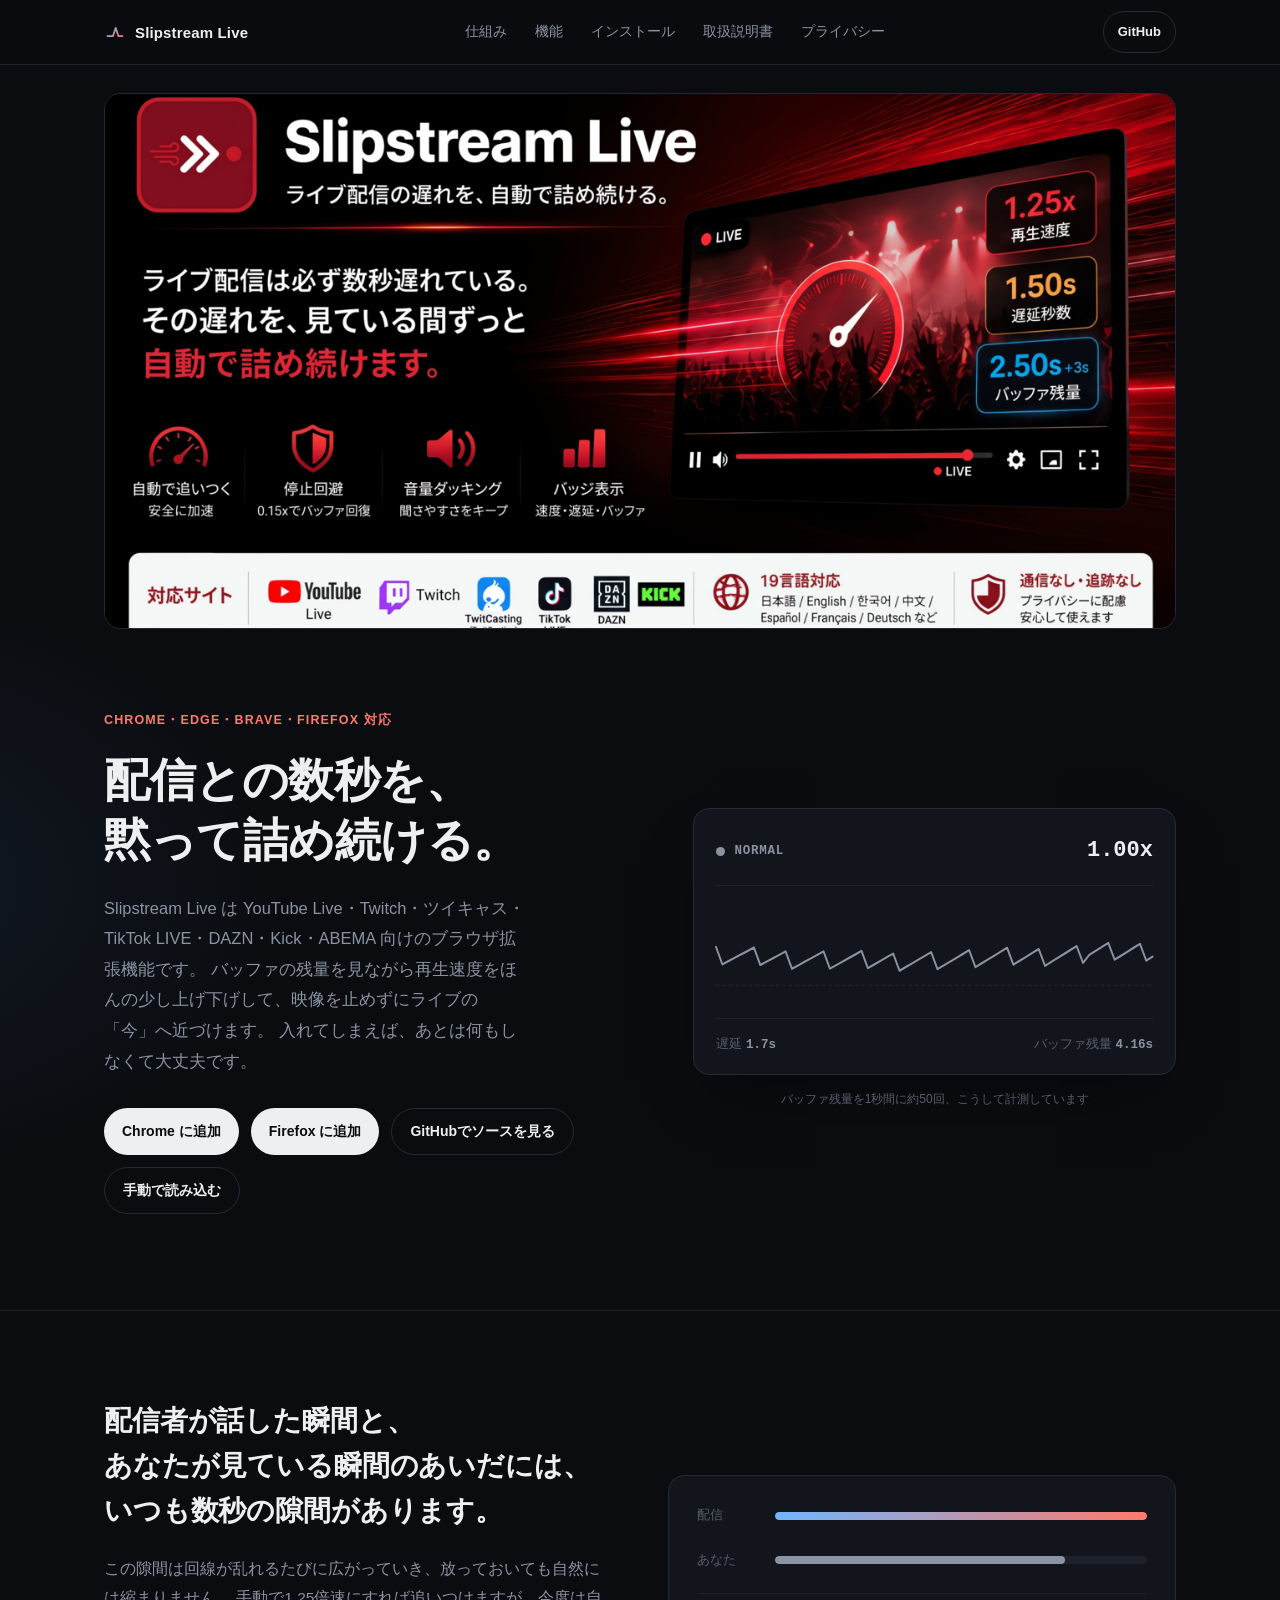
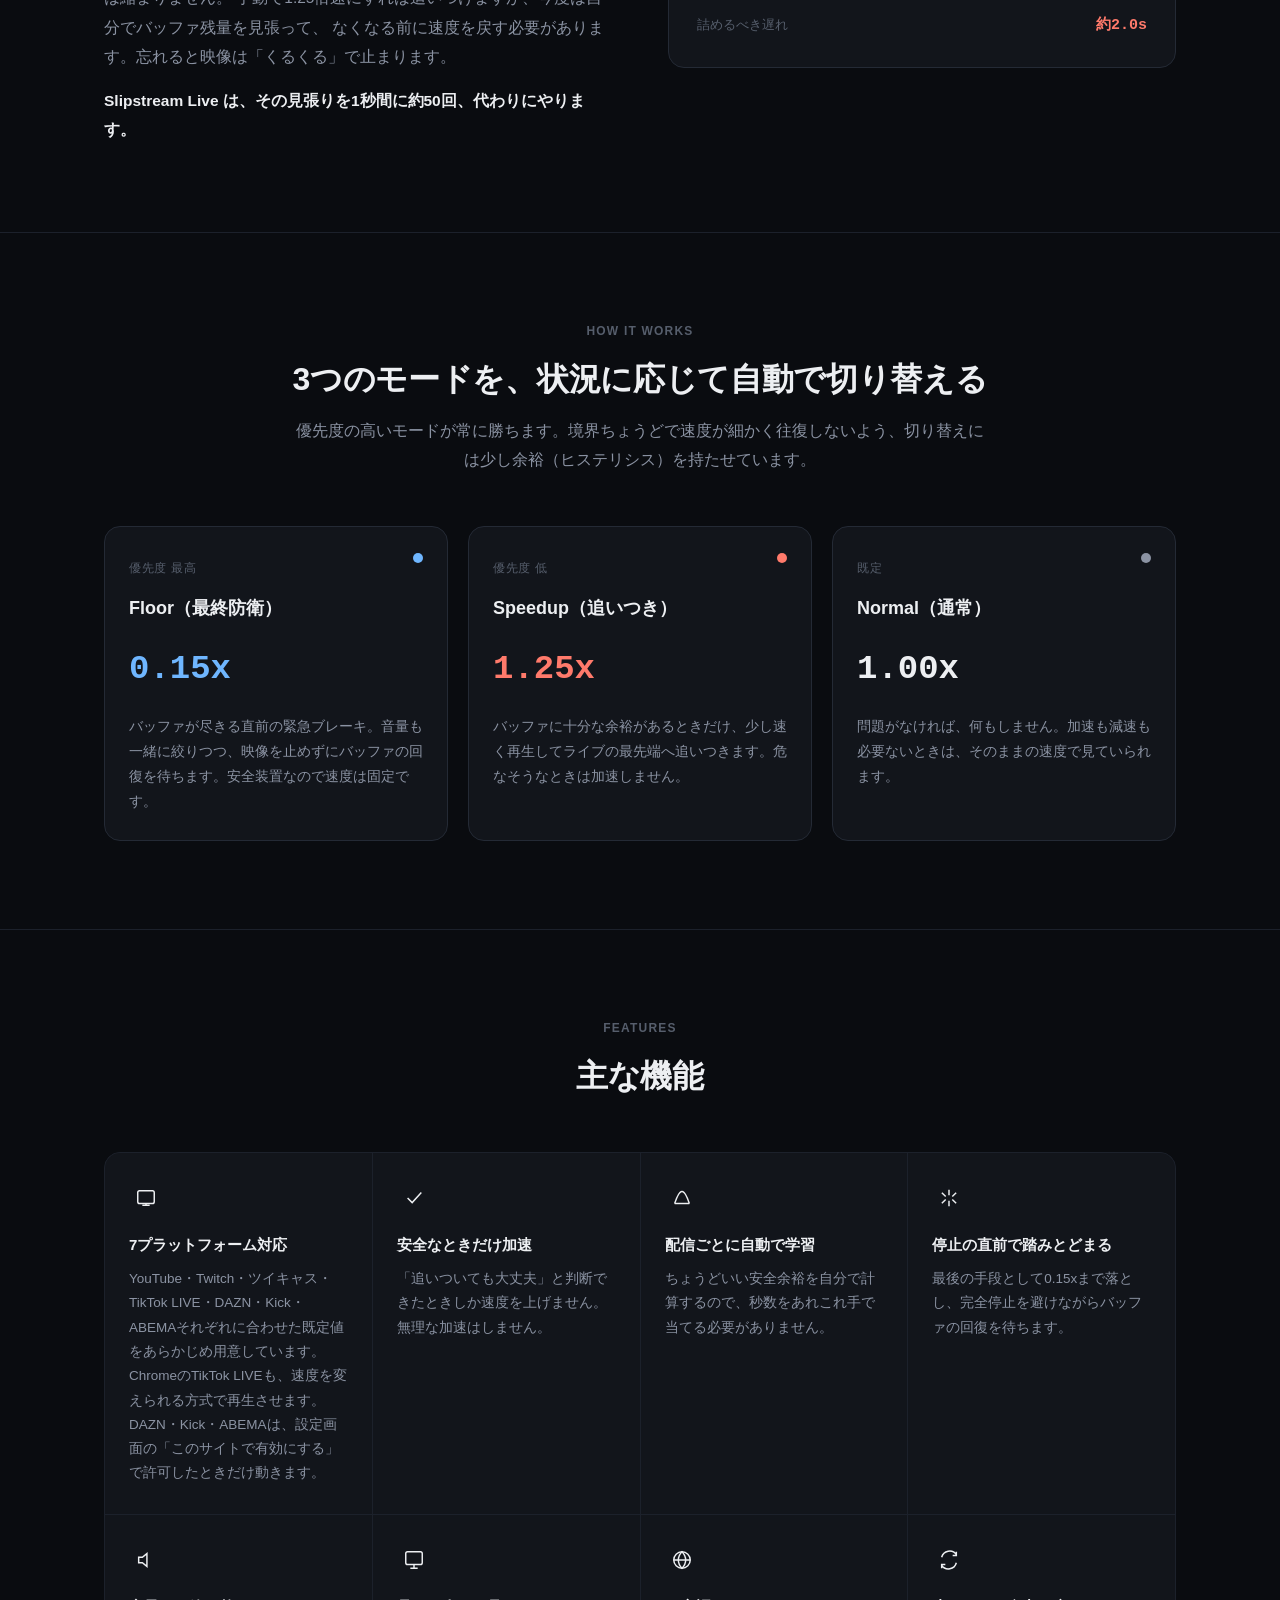
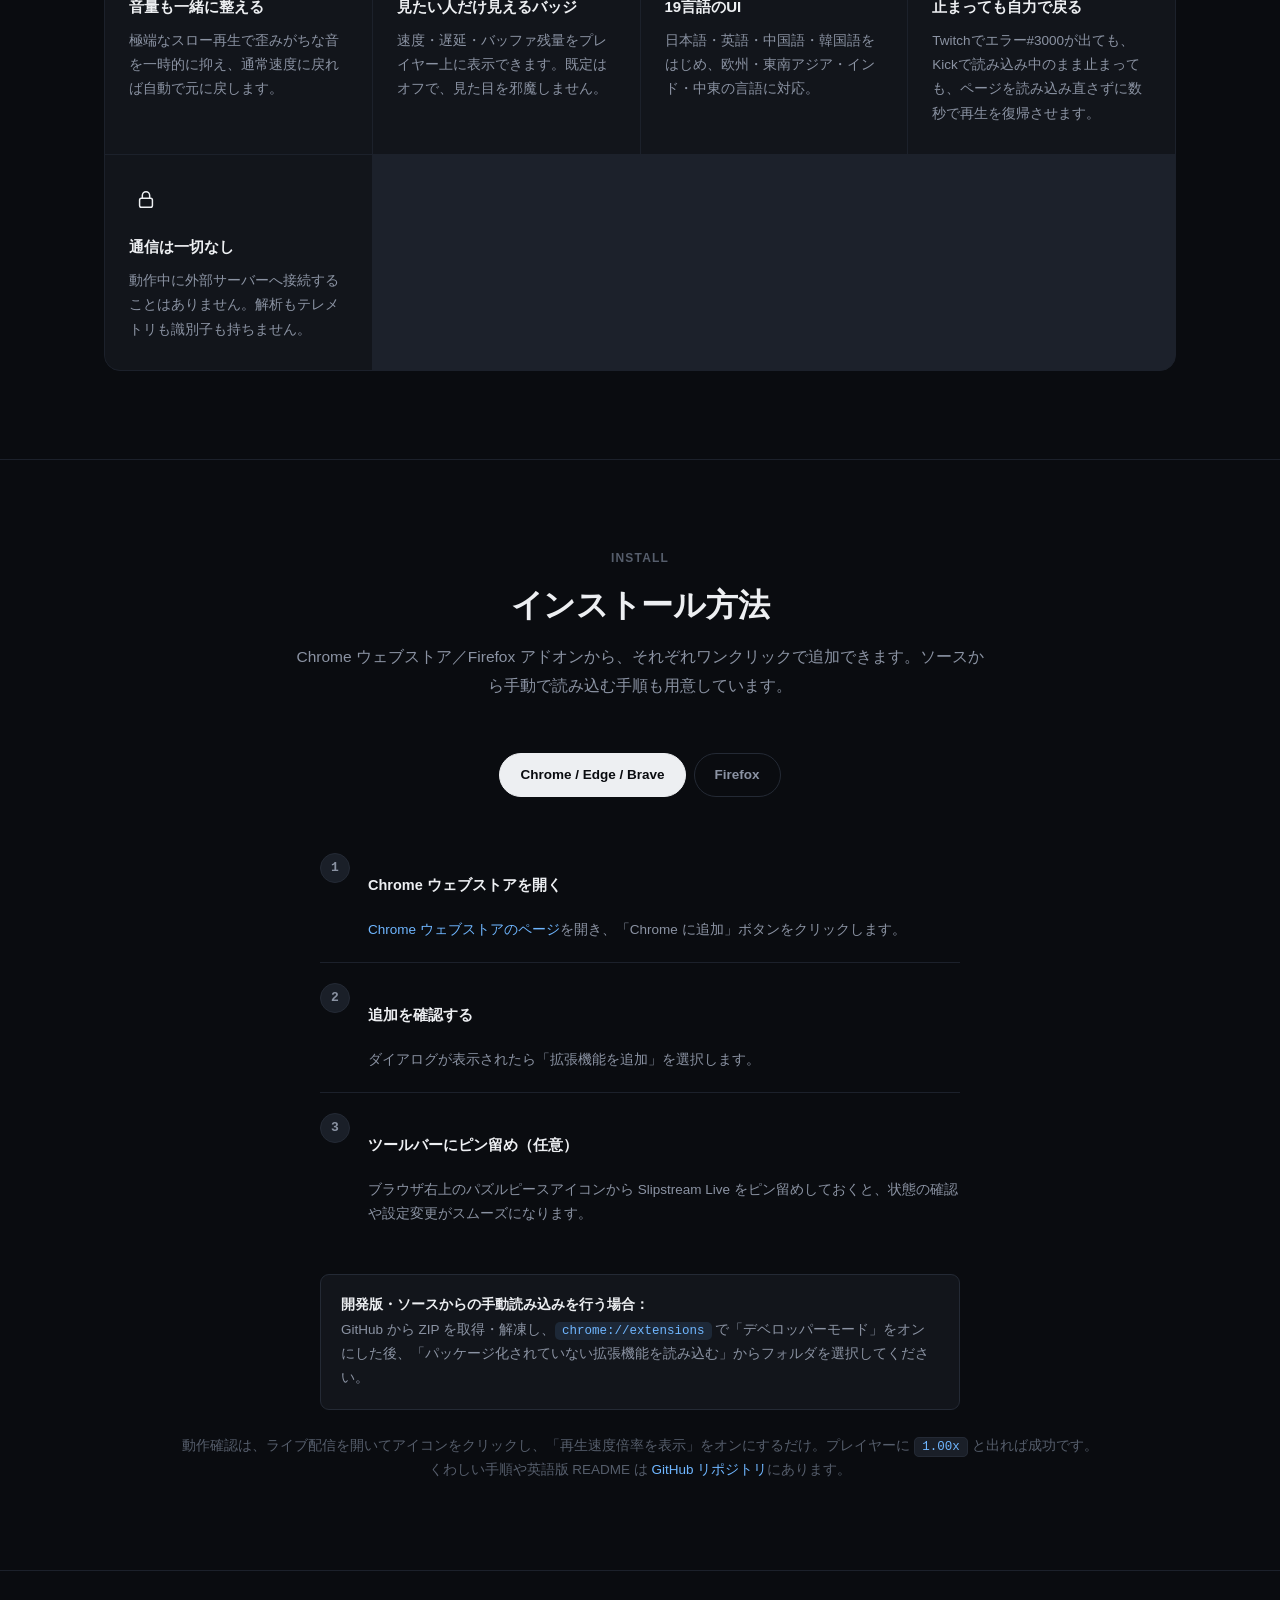
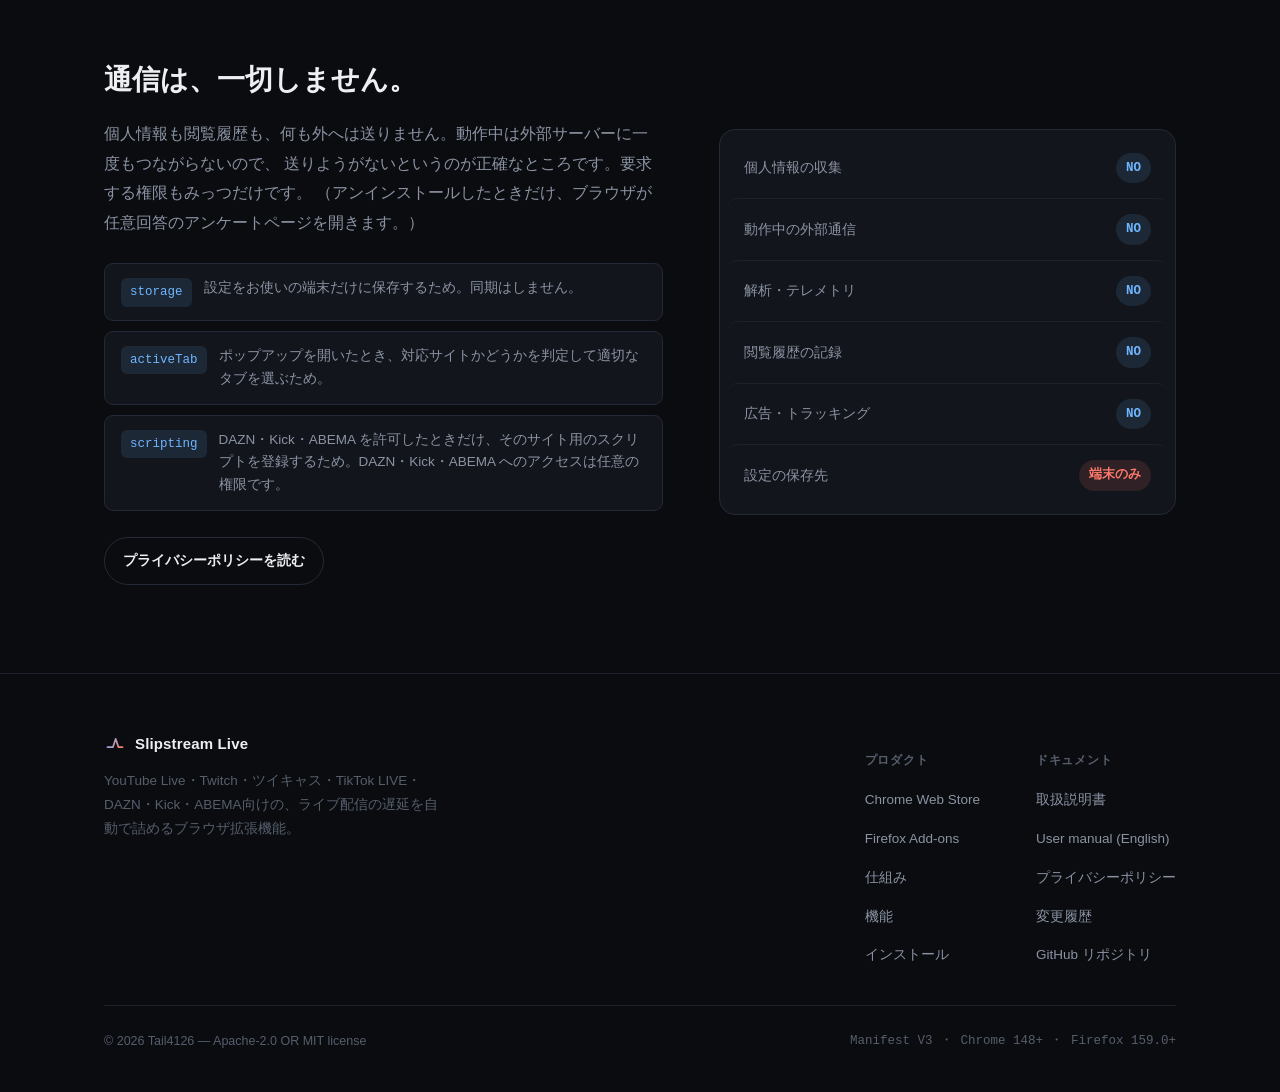
==== commit 5aad7211: "Release v1.10.0: ABEMA に対応 バージョンを 1.10.0 にし、CHANGELOG の未リリース分を 1.10.0 として確定した。  追加 - ABEMA（abema.tv）" ====
--- a/docs/index.html
+++ b/docs/index.html
@@ -4,17 +4,17 @@
 <meta charset="UTF-8">
 <meta name="viewport" content="width=device-width, initial-scale=1.0">
 <title>Slipstream Live — 配信との数秒を、黙って詰める</title>
-<meta name="description" content="Slipstream Live は YouTube Live・Twitch・ツイキャス・TikTok LIVE・DAZN・Kick 向けのブラウザ拡張機能です。バッファ残量を見ながら再生速度を自動調整し、映像を止めずにライブの最先端へ近づけ続けます。動作中の通信は一切なし。">
+<meta name="description" content="Slipstream Live は YouTube Live・Twitch・ツイキャス・TikTok LIVE・DAZN・Kick・ABEMA 向けのブラウザ拡張機能です。バッファ残量を見ながら再生速度を自動調整し、映像を止めずにライブの最先端へ近づけ続けます。動作中の通信は一切なし。">
 <meta property="og:type" content="website">
 <meta property="og:title" content="Slipstream Live — 配信との数秒を、黙って詰める">
-<meta property="og:description" content="YouTube Live・Twitch・ツイキャス・TikTok LIVE・DAZN・Kick向けのブラウザ拡張機能。バッファ残量を見ながら再生速度を自動調整し、映像を止めずにライブの最先端へ近づけ続けます。動作中の通信は一切なし。">
+<meta property="og:description" content="YouTube Live・Twitch・ツイキャス・TikTok LIVE・DAZN・Kick・ABEMA向けのブラウザ拡張機能。バッファ残量を見ながら再生速度を自動調整し、映像を止めずにライブの最先端へ近づけ続けます。動作中の通信は一切なし。">
 <meta property="og:image" content="https://tail4126.github.io/SlipstreamLive/images/slipstreamlive.jpg">
 <meta property="og:image:width" content="1280">
 <meta property="og:image:height" content="640">
 <meta property="og:url" content="https://tail4126.github.io/SlipstreamLive/">
 <meta name="twitter:card" content="summary_large_image">
 <meta name="twitter:title" content="Slipstream Live — 配信との数秒を、黙って詰める">
-<meta name="twitter:description" content="YouTube Live・Twitch・ツイキャス・TikTok LIVE・DAZN・Kick向けのブラウザ拡張機能。動作中の通信は一切なし。">
+<meta name="twitter:description" content="YouTube Live・Twitch・ツイキャス・TikTok LIVE・DAZN・Kick・ABEMA向けのブラウザ拡張機能。動作中の通信は一切なし。">
 <meta name="twitter:image" content="https://tail4126.github.io/SlipstreamLive/images/slipstreamlive.jpg">
 <link rel="icon" href="data:,">
 <link rel="stylesheet" href="style.css">
@@ -63,7 +63,7 @@
                 <span class="eyebrow">Chrome・Edge・Brave・Firefox 対応</span>
                 <h1>配信との数秒を、<br>黙って詰め続ける。</h1>
                 <p class="lead">
-                    Slipstream Live は YouTube Live・Twitch・ツイキャス・TikTok LIVE・DAZN・Kick 向けのブラウザ拡張機能です。
+                    Slipstream Live は YouTube Live・Twitch・ツイキャス・TikTok LIVE・DAZN・Kick・ABEMA 向けのブラウザ拡張機能です。
                     バッファの残量を見ながら再生速度をほんの少し上げ下げして、映像を止めずにライブの「今」へ近づけます。
                     入れてしまえば、あとは何もしなくて大丈夫です。
                 </p>
@@ -178,8 +178,8 @@
                     <div class="feature-icon">
                         <svg viewBox="0 0 24 24" fill="none" stroke="currentColor" stroke-width="1.6"><rect x="3" y="4" width="18" height="14" rx="2"/><path d="M8 20h8M12 18v2"/></svg>
                     </div>
-                    <h3>5プラットフォーム対応</h3>
-                    <p>YouTube・Twitch・ツイキャス・TikTok LIVE・DAZN・Kickそれぞれに合わせた既定値をあらかじめ用意しています。ChromeのTikTok LIVEも、速度を変えられる方式で再生させます。DAZNとKickは、設定画面の「このサイトで有効にする」で許可したときだけ動きます。</p>
+                    <h3>7プラットフォーム対応</h3>
+                    <p>YouTube・Twitch・ツイキャス・TikTok LIVE・DAZN・Kick・ABEMAそれぞれに合わせた既定値をあらかじめ用意しています。ChromeのTikTok LIVEも、速度を変えられる方式で再生させます。DAZN・Kick・ABEMAは、設定画面の「このサイトで有効にする」で許可したときだけ動きます。</p>
                 </div>
 
                 <div class="feature">
@@ -307,7 +307,7 @@
                         <span class="step-num"></span>
                         <div class="step-body">
                             <h4>追加を許可する</h4>
-                            <p>権限の確認ダイアログが表示されたら「追加」を選択します。求められるのは YouTube・Twitch・ツイキャス・TikTok へのサイトアクセスと設定の保存だけで、データ収集はありません。DAZN・Kick へのアクセスは、使いたくなったときに設定画面から許可します。</p>
+                            <p>権限の確認ダイアログが表示されたら「追加」を選択します。求められるのは YouTube・Twitch・ツイキャス・TikTok へのサイトアクセスと設定の保存だけで、データ収集はありません。DAZN・Kick・ABEMA へのアクセスは、使いたくなったときに設定画面から許可します。</p>
                         </div>
                     </div>
                     <div class="step">
@@ -319,7 +319,7 @@
                     </div>
                 </div>
                 <div class="install-check">
-                    <b>Android 版 Firefox（142.0 以降）にも対応しています。</b>同じページをモバイル版 Firefox で開けば、そのまま追加できます。<br>
+                    <b>Android 版 Firefox（159.0 以降）にも対応しています。</b>同じページをモバイル版 Firefox で開けば、そのまま追加できます。<br>
                     開発版・ソースからの手動読み込みを行う場合は、<code>about:debugging#/runtime/this-firefox</code> で「一時的なアドオンを読み込む…」から <code>manifest.json</code> を選択してください（Firefox を閉じると消えます）。
                 </div>
             </div>
@@ -352,7 +352,7 @@
                     </div>
                     <div class="perm-item">
                         <code>scripting</code>
-                        <span>DAZN・Kick を許可したときだけ、そのサイト用のスクリプトを登録するため。DAZN・Kick へのアクセスは任意の権限です。</span>
+                        <span>DAZN・Kick・ABEMA を許可したときだけ、そのサイト用のスクリプトを登録するため。DAZN・Kick・ABEMA へのアクセスは任意の権限です。</span>
                     </div>
                 </div>
                 <div class="privacy-cta">
@@ -389,7 +389,7 @@
                     </svg>
                     <span>Slipstream Live</span>
                 </a>
-                <p>YouTube Live・Twitch・ツイキャス・TikTok LIVE・DAZN・Kick向けの、ライブ配信の遅延を自動で詰めるブラウザ拡張機能。</p>
+                <p>YouTube Live・Twitch・ツイキャス・TikTok LIVE・DAZN・Kick・ABEMA向けの、ライブ配信の遅延を自動で詰めるブラウザ拡張機能。</p>
             </div>
             <div class="footer-links">
                 <div class="footer-col">
@@ -416,7 +416,7 @@
         </div>
         <div class="footer-bottom">
             <span>© 2026 Tail4126 — Apache-2.0 OR MIT license</span>
-            <span class="env">Manifest V3 ・ Chrome 148+ ・ Firefox 140.0+</span>
+            <span class="env">Manifest V3 ・ Chrome 148+ ・ Firefox 159.0+</span>
         </div>
     </div>
 </footer>
